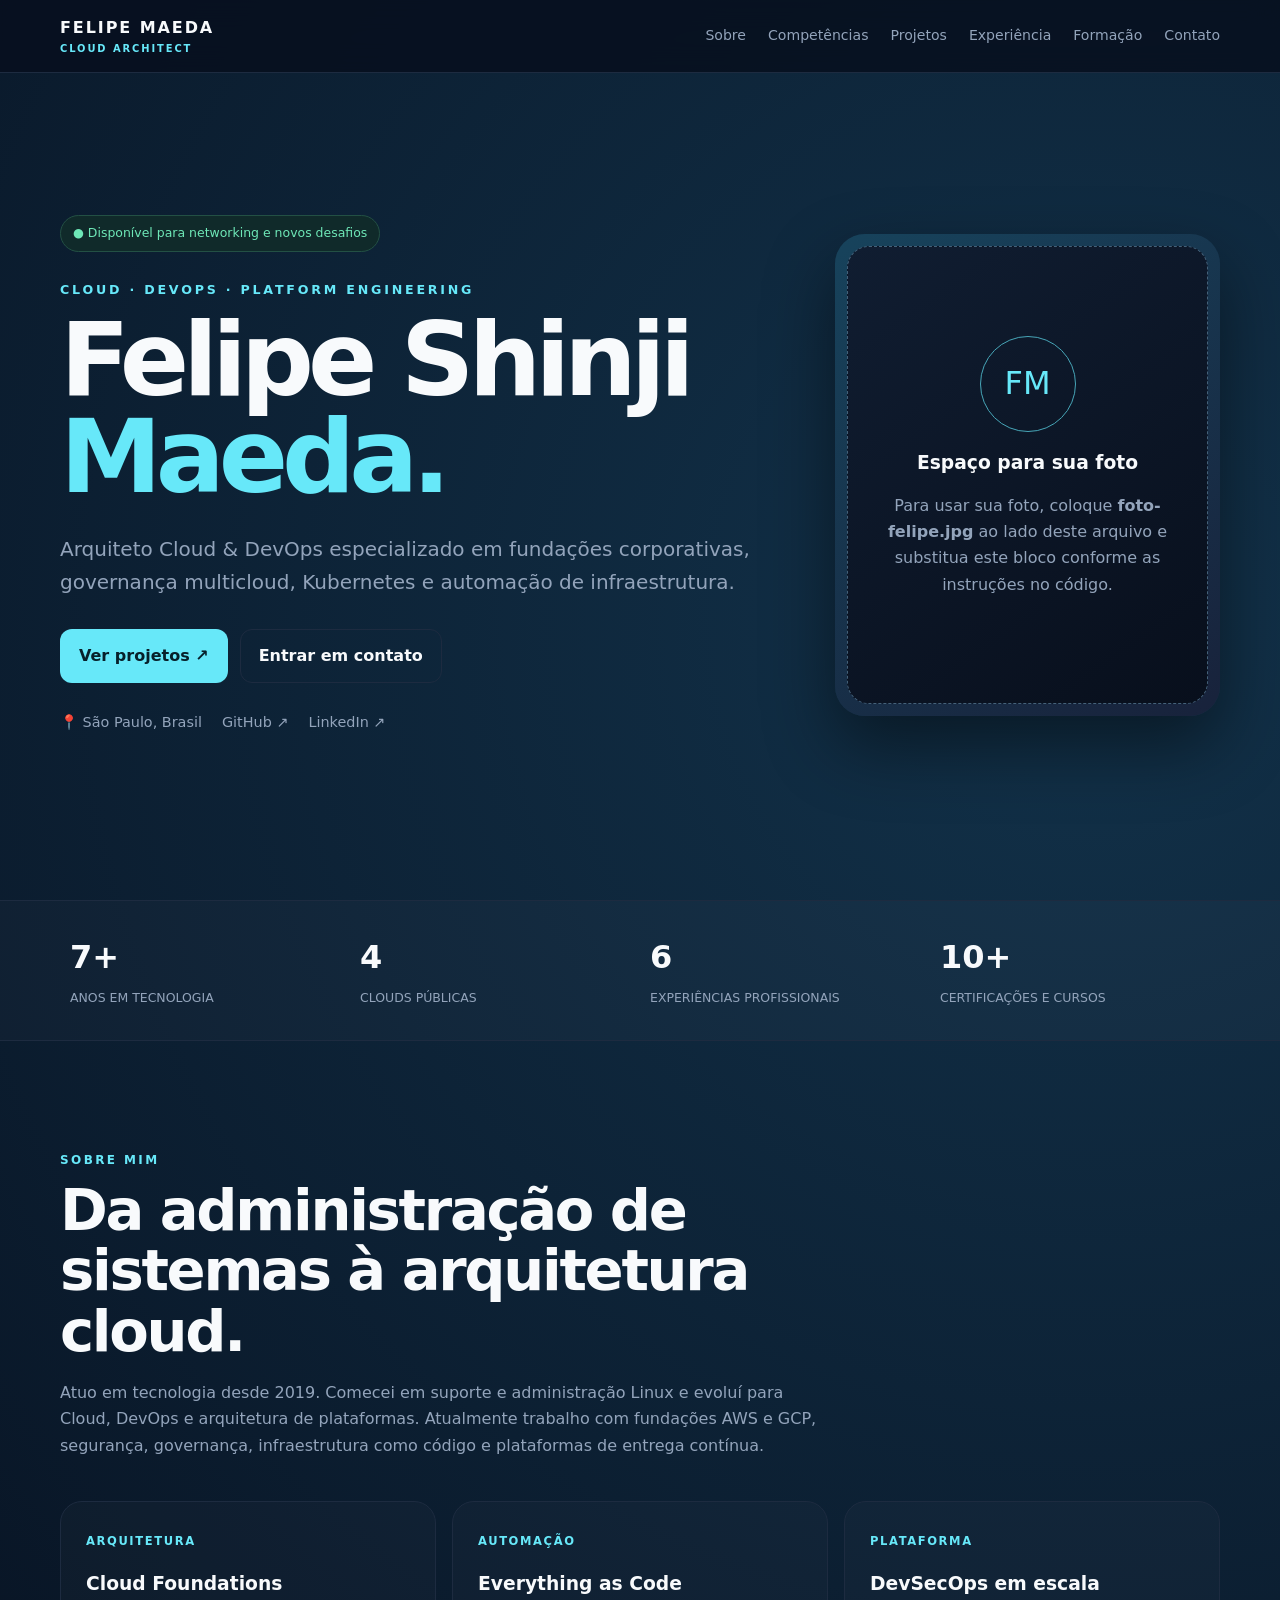
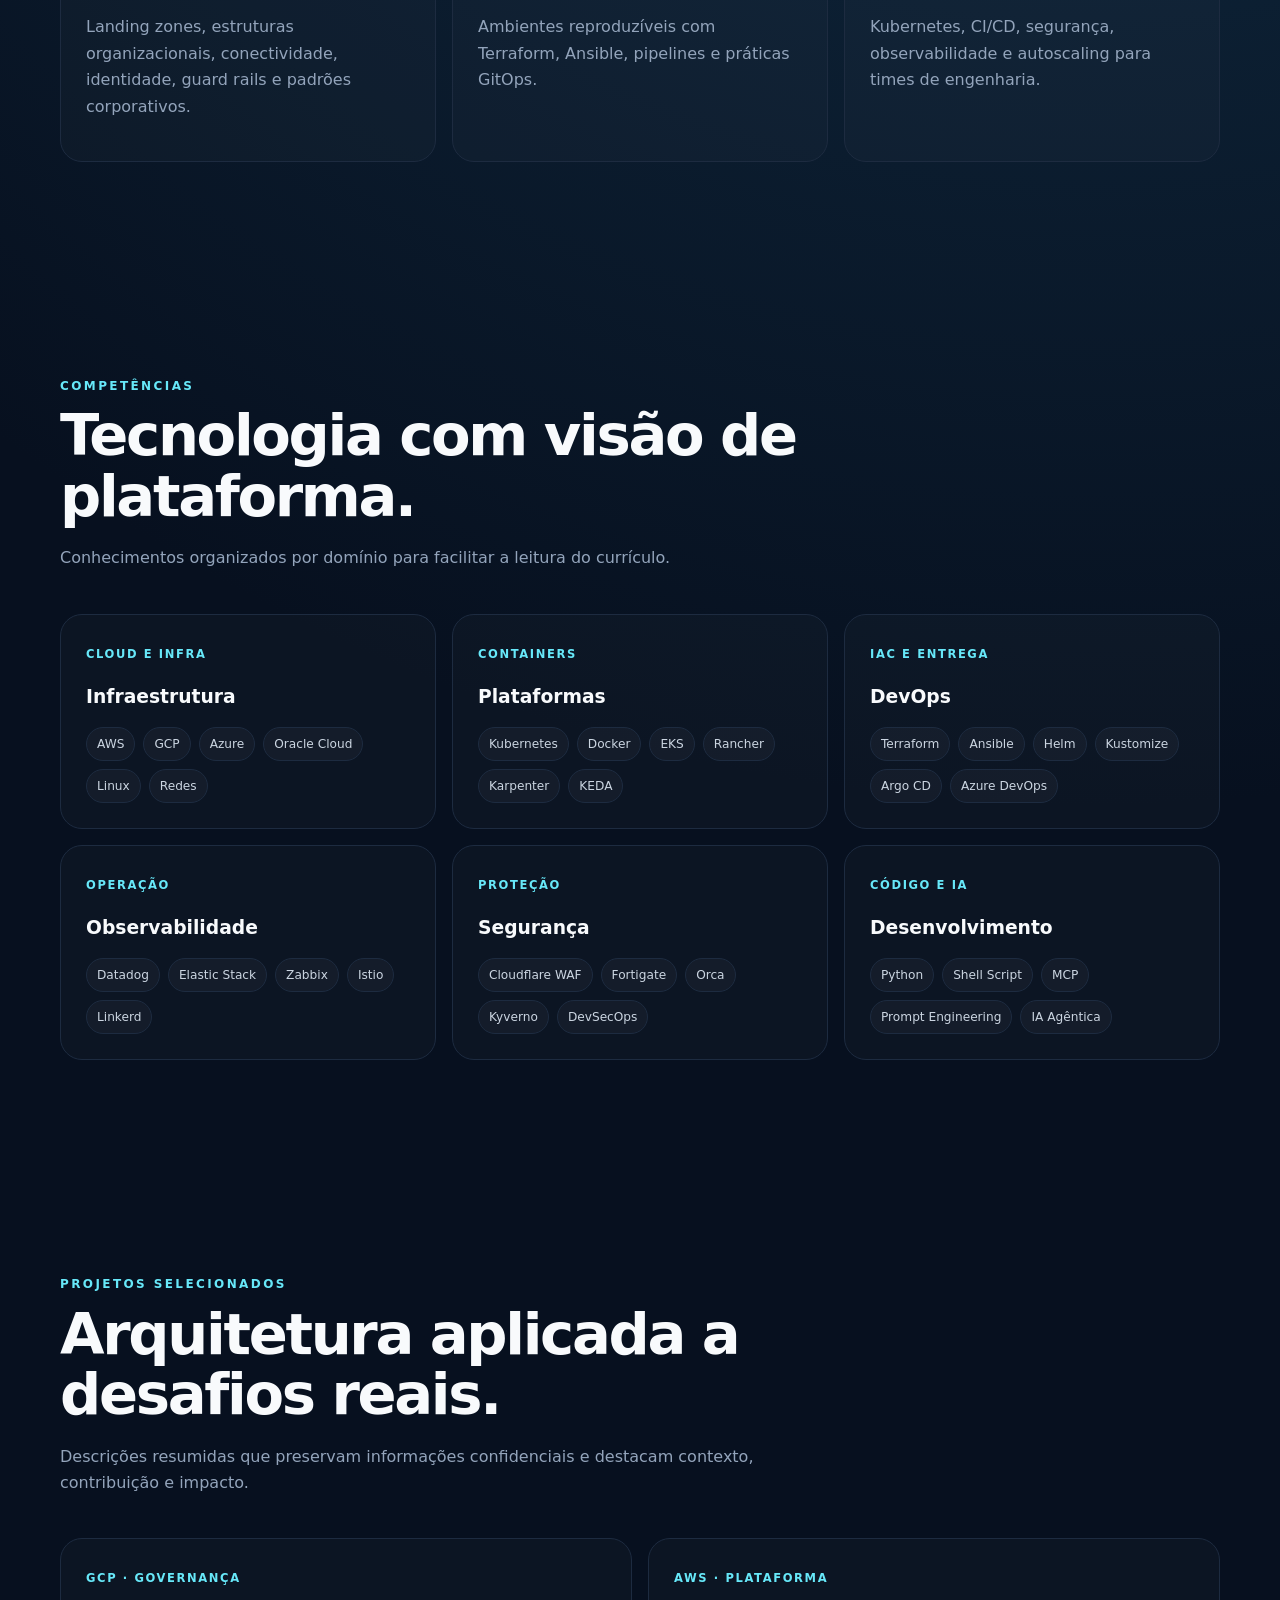
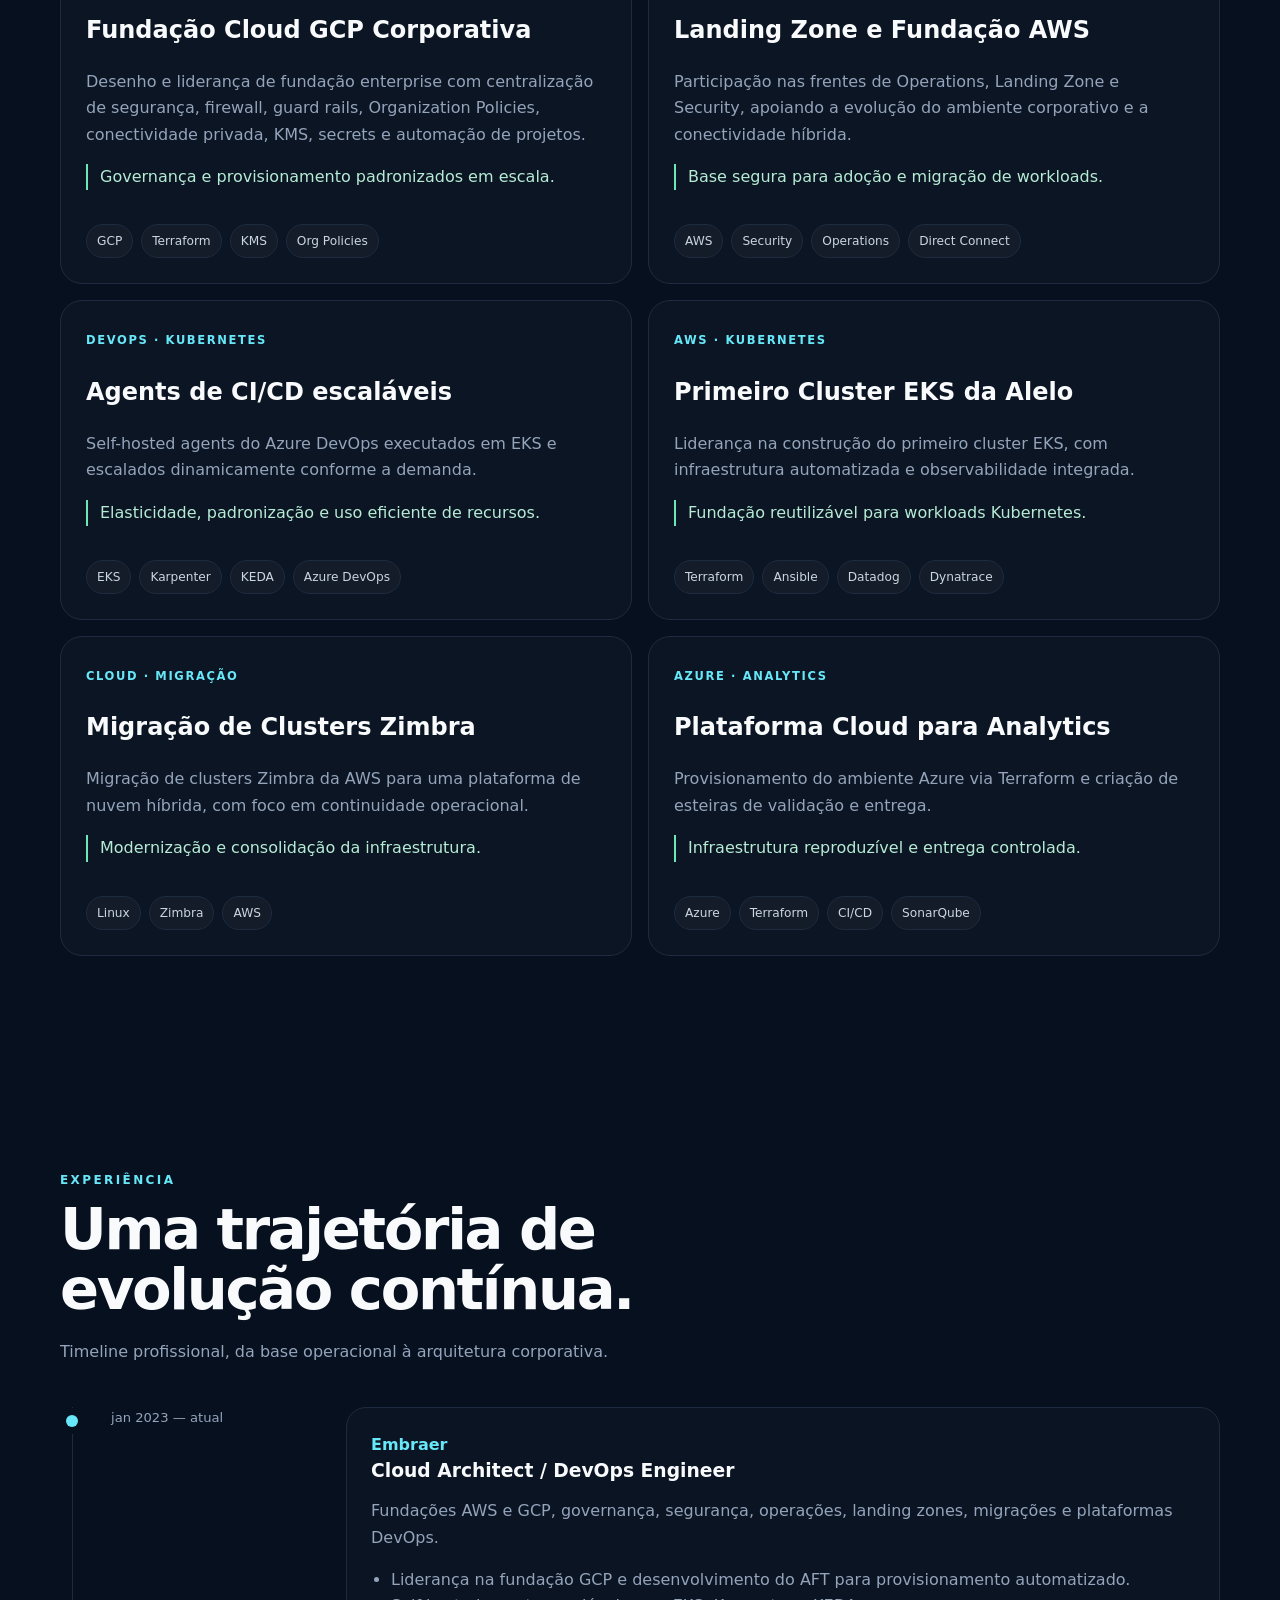
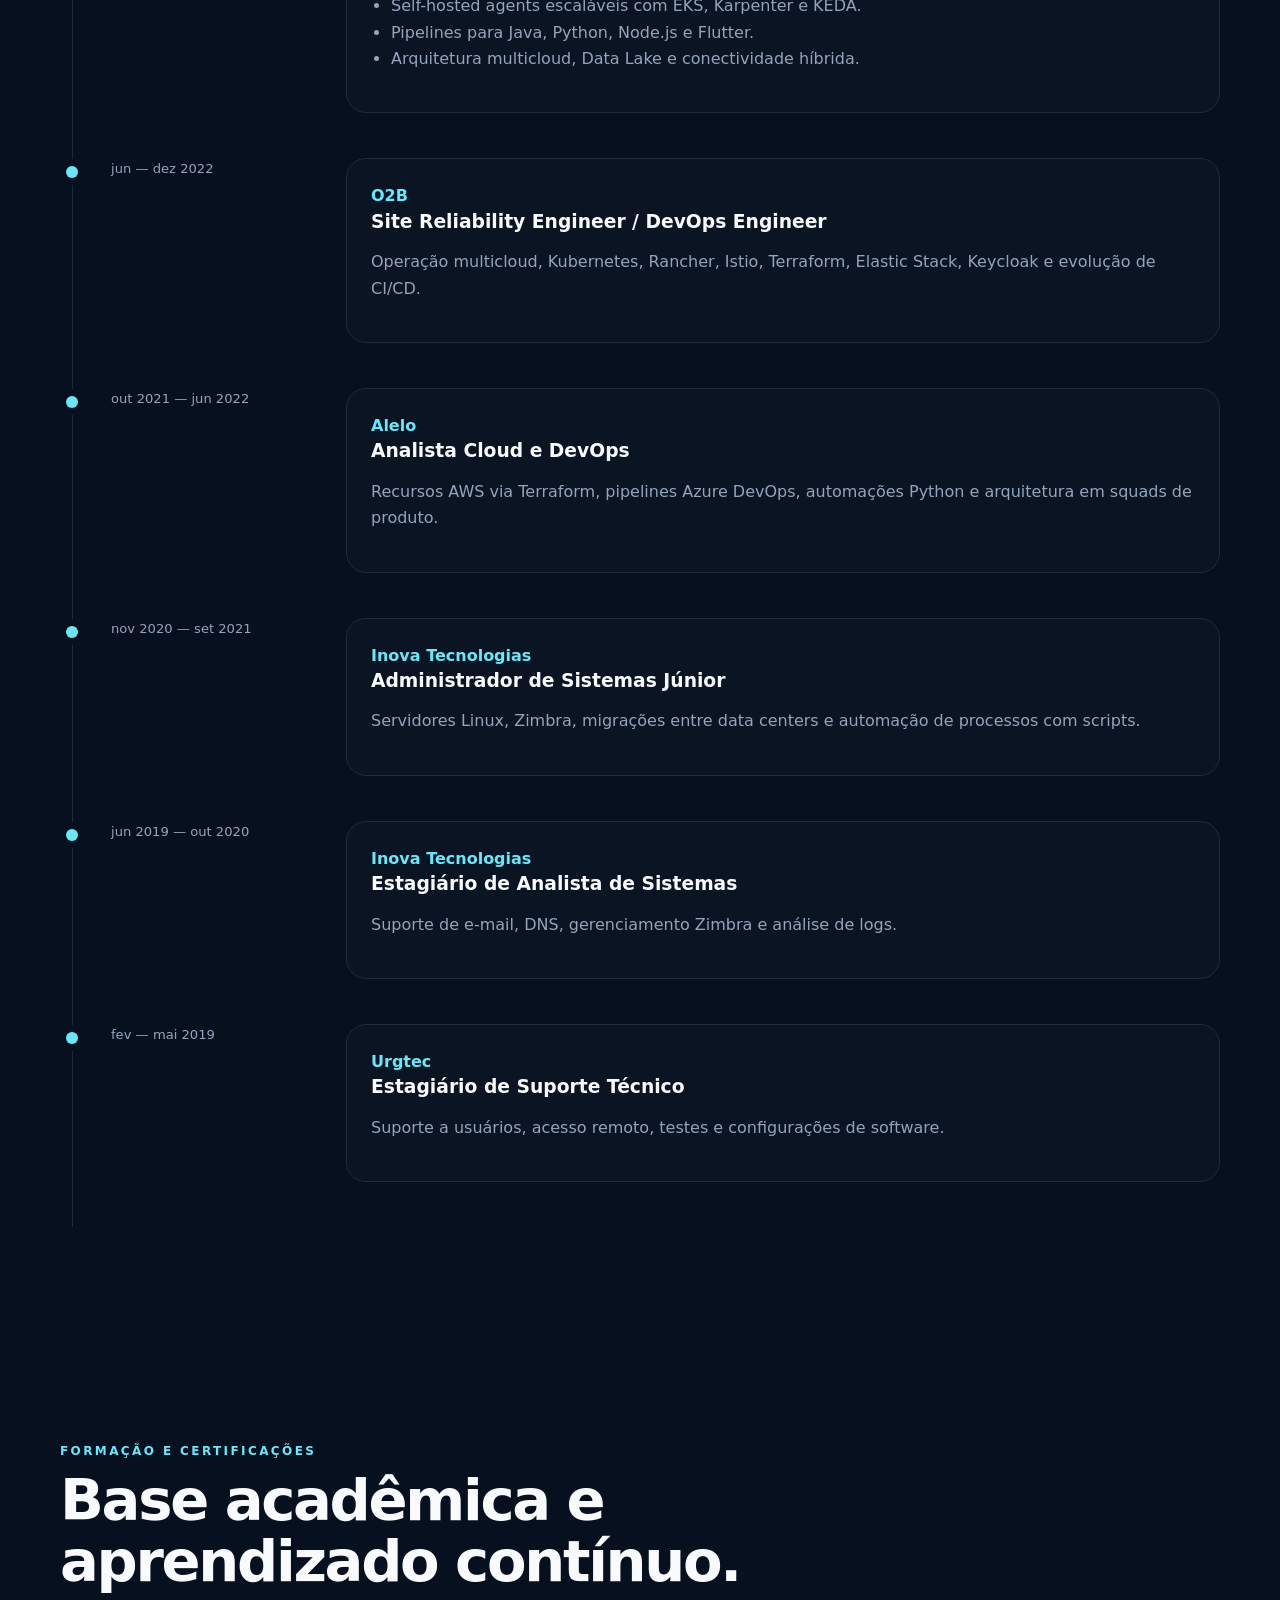
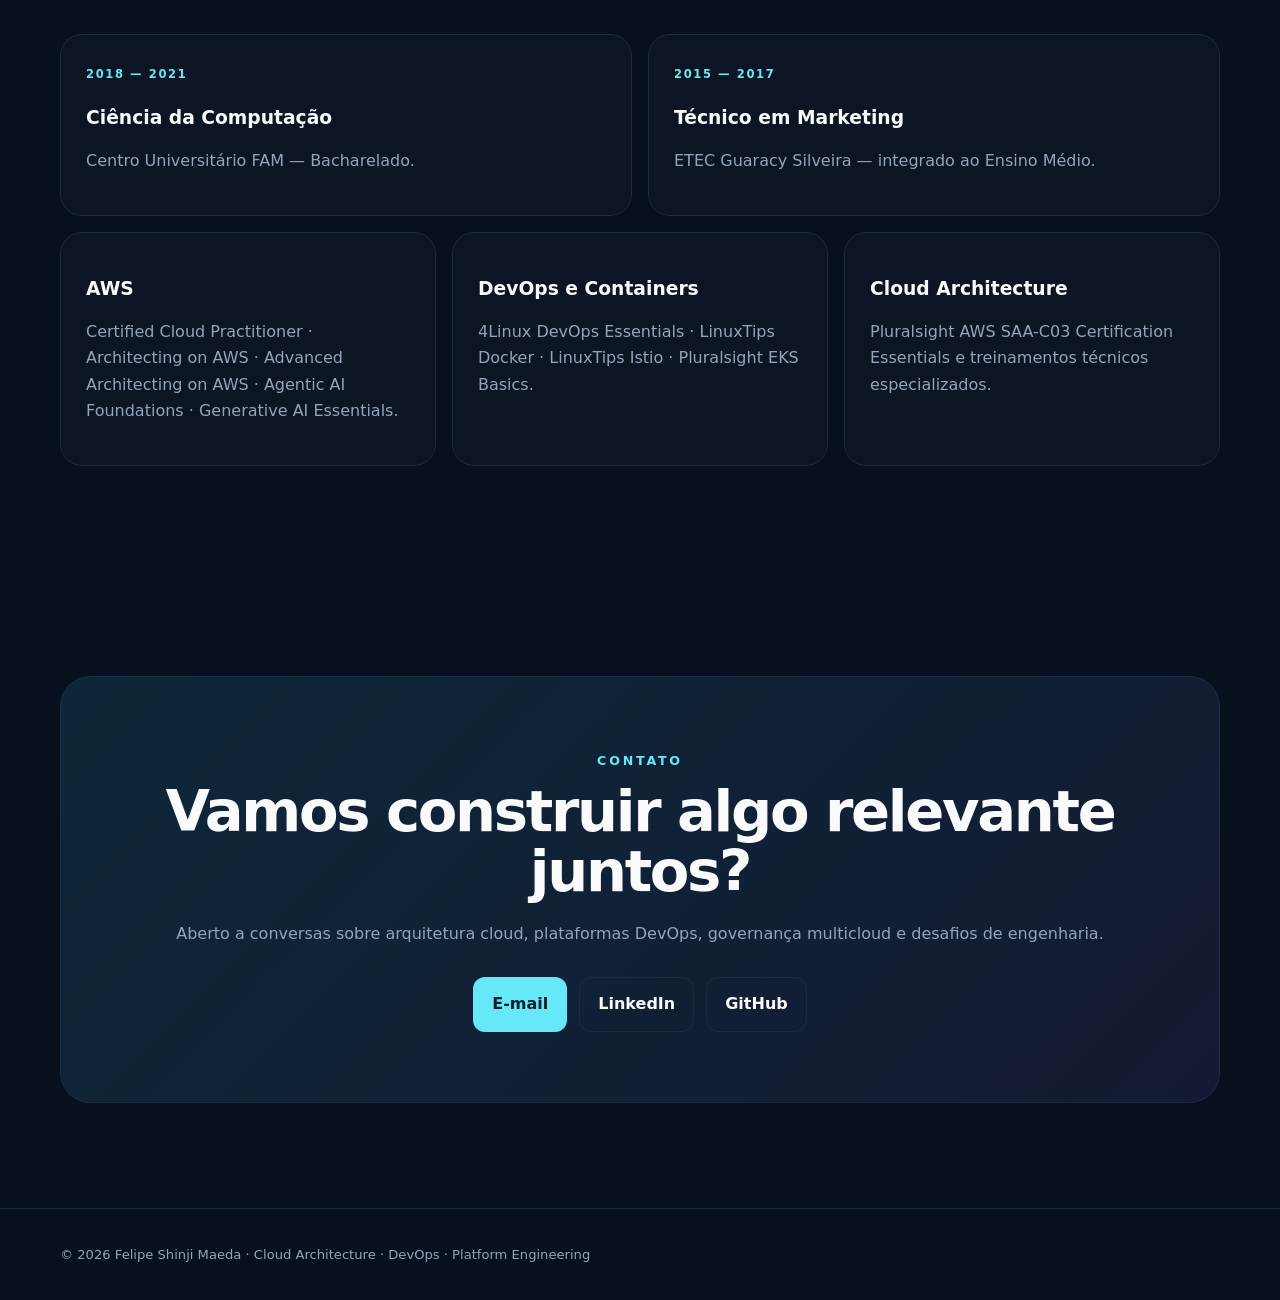
==== index.html @ c38e2e9c "Starting a new Portfolio website." ====
<!doctype html>
<html lang="pt-BR">
<head>
<meta charset="utf-8"><meta name="viewport" content="width=device-width,initial-scale=1">
<meta name="description" content="Portfólio de Felipe Shinji Maeda, Cloud Architect e DevOps Engineer.">
<title>Felipe Shinji Maeda | Cloud Architect</title>
<style>
:root{--bg:#07101f;--panel:#0b1729;--text:#f8fafc;--muted:#93a4bb;--line:#1d2b40;--cyan:#67e8f9;--green:#6ee7b7;--max:1160px}*{box-sizing:border-box}html{scroll-behavior:smooth}body{margin:0;background:radial-gradient(circle at 85% 8%,#12324a 0,transparent 25%),var(--bg);color:var(--text);font:16px/1.65 Inter,system-ui,-apple-system,Segoe UI,sans-serif}a{color:inherit;text-decoration:none}.wrap{width:min(calc(100% - 40px),var(--max));margin:auto}header{position:fixed;z-index:9;inset:0 0 auto;background:#07101fdd;backdrop-filter:blur(14px);border-bottom:1px solid var(--line)}nav{height:72px;display:flex;align-items:center;justify-content:space-between}.brand{font-weight:850;letter-spacing:.12em}.brand small{display:block;color:var(--cyan);font-size:.62rem}.links{display:flex;gap:22px;color:var(--muted);font-size:.88rem}.links a:hover{color:white}.menu{display:none;background:none;border:1px solid var(--line);border-radius:10px;color:white;padding:8px 12px}.hero{min-height:100vh;display:grid;grid-template-columns:1.3fr .7fr;gap:60px;align-items:center;padding:120px 0 70px}.pill{display:inline-block;border:1px solid #235044;background:#102a2a;color:var(--green);padding:7px 12px;border-radius:999px;font-size:.78rem}.kicker{color:var(--cyan);font-size:.79rem;font-weight:800;letter-spacing:.22em;text-transform:uppercase;margin-top:28px}h1{font-size:clamp(3.2rem,8vw,6.7rem);line-height:.94;letter-spacing:-.06em;margin:12px 0 28px}h1 span{color:var(--cyan)}h2{font-size:clamp(2.2rem,5vw,3.6rem);letter-spacing:-.04em;line-height:1.05;margin:8px 0 18px}h3{line-height:1.25}.lead{font-size:clamp(1.05rem,2vw,1.25rem);max-width:700px;color:var(--muted)}.buttons{display:flex;flex-wrap:wrap;gap:12px;margin-top:30px}.btn{padding:13px 18px;border-radius:12px;border:1px solid var(--line);font-weight:750}.primary{background:var(--cyan);color:#07202a;border-color:transparent}.social{display:flex;flex-wrap:wrap;gap:20px;margin-top:28px;color:var(--muted);font-size:.9rem}.photo{aspect-ratio:4/5;border-radius:30px;padding:12px;background:linear-gradient(145deg,#17435c,#18223b);box-shadow:0 30px 70px #0007}.photo-inner{height:100%;border:1px dashed #446179;border-radius:22px;display:grid;place-items:center;text-align:center;background:linear-gradient(145deg,#101d31,#080f1c);padding:30px}.avatar{width:96px;height:96px;border:1px solid #47a6b8;border-radius:50%;display:grid;place-items:center;margin:auto;color:var(--cyan);font-size:2rem}.photo-inner p{color:var(--muted)}section{padding:105px 0;scroll-margin-top:70px}.section-head{max-width:760px;margin-bottom:42px}.section-head>span{color:var(--cyan);font-weight:800;text-transform:uppercase;letter-spacing:.2em;font-size:.75rem}.section-head p,.card p,.job p{color:var(--muted)}.stats{border-block:1px solid var(--line);background:#ffffff05}.stats-grid{display:grid;grid-template-columns:repeat(4,1fr)}.stat{padding:30px 10px}.stat strong{display:block;font-size:2rem}.stat span{color:var(--muted);font-size:.78rem;text-transform:uppercase}.grid{display:grid;grid-template-columns:repeat(3,1fr);gap:16px}.card{border:1px solid var(--line);border-radius:22px;background:#ffffff05;padding:25px}.card:hover{border-color:#2d6d80}.card label{color:var(--cyan);font-size:.72rem;font-weight:800;text-transform:uppercase;letter-spacing:.14em}.chips{display:flex;flex-wrap:wrap;gap:8px;margin-top:18px}.chip{font-size:.76rem;color:#cbd5e1;padding:6px 10px;border-radius:999px;background:#ffffff08;border:1px solid var(--line)}.projects{grid-template-columns:repeat(2,1fr)}.project{min-height:310px;display:flex;flex-direction:column}.project h3{font-size:1.5rem}.impact{margin-top:auto!important;border-left:2px solid var(--green);padding-left:12px;color:#b6ecd5!important}.timeline{position:relative;margin-left:12px;border-left:1px solid var(--line)}.job{position:relative;padding:0 0 45px 38px;display:grid;grid-template-columns:210px 1fr;gap:25px}.job:before{content:'';position:absolute;left:-7px;top:8px;width:12px;height:12px;border-radius:50%;background:var(--cyan);box-shadow:0 0 0 7px var(--bg)}.job time{color:var(--muted);font-size:.82rem}.job-box{border:1px solid var(--line);border-radius:20px;padding:24px;background:#ffffff04}.job-box h3{margin:0}.company{color:var(--cyan);font-weight:800}.job-box ul{color:var(--muted);padding-left:20px}.edu{grid-template-columns:repeat(2,1fr)}footer{border-top:1px solid var(--line);padding:35px 0;color:var(--muted);font-size:.82rem}.contact{text-align:center;border:1px solid var(--line);border-radius:30px;padding:70px 25px;background:linear-gradient(135deg,#0d2739,#141a33)}.contact p{color:var(--muted)}.contact .buttons{justify-content:center}.reveal{opacity:0;transform:translateY(18px);transition:.65s}.reveal.on{opacity:1;transform:none}
@media(max-width:850px){.hero{grid-template-columns:1fr}.photo{max-width:360px}.grid{grid-template-columns:repeat(2,1fr)}.job{grid-template-columns:1fr;gap:8px}.stats-grid{grid-template-columns:repeat(2,1fr)}}
@media(max-width:650px){.links{display:none;position:absolute;top:72px;left:20px;right:20px;flex-direction:column;background:var(--panel);padding:20px;border:1px solid var(--line);border-radius:16px}.links.open{display:flex}.menu{display:block}.grid,.projects,.edu{grid-template-columns:1fr}section{padding:78px 0}.hero{padding-top:105px}.social{gap:12px}h1{font-size:3.4rem}}
</style>
</head>
<body>
<header><nav class="wrap"><a class="brand" href="#inicio">FELIPE MAEDA<small>CLOUD ARCHITECT</small></a><button class="menu" aria-label="Abrir menu">☰</button><div class="links"><a href="#sobre">Sobre</a><a href="#competencias">Competências</a><a href="#projetos">Projetos</a><a href="#experiencia">Experiência</a><a href="#formacao">Formação</a><a href="#contato">Contato</a></div></nav></header>
<main>
<section id="inicio" class="wrap hero"><div><span class="pill">● Disponível para networking e novos desafios</span><div class="kicker">Cloud · DevOps · Platform Engineering</div><h1>Felipe Shinji<br><span>Maeda.</span></h1><p class="lead">Arquiteto Cloud & DevOps especializado em fundações corporativas, governança multicloud, Kubernetes e automação de infraestrutura.</p><div class="buttons"><a class="btn primary" href="#projetos">Ver projetos ↗</a><a class="btn" href="mailto:maedaxd@gmail.com">Entrar em contato</a></div><div class="social"><span>📍 São Paulo, Brasil</span><a href="https://github.com/FelipeMaeda" target="_blank">GitHub ↗</a><a href="https://www.linkedin.com/in/felipemaeda/" target="_blank">LinkedIn ↗</a></div></div><div class="photo"><div class="photo-inner"><div><div class="avatar">FM</div><h3>Espaço para sua foto</h3><p>Para usar sua foto, coloque <b>foto-felipe.jpg</b> ao lado deste arquivo e substitua este bloco conforme as instruções no código.</p></div></div></div></section>
<div class="stats"><div class="wrap stats-grid"><div class="stat"><strong>7+</strong><span>anos em tecnologia</span></div><div class="stat"><strong>4</strong><span>clouds públicas</span></div><div class="stat"><strong>6</strong><span>experiências profissionais</span></div><div class="stat"><strong>10+</strong><span>certificações e cursos</span></div></div></div>
<section id="sobre" class="wrap reveal"><div class="section-head"><span>Sobre mim</span><h2>Da administração de sistemas à arquitetura cloud.</h2><p>Atuo em tecnologia desde 2019. Comecei em suporte e administração Linux e evoluí para Cloud, DevOps e arquitetura de plataformas. Atualmente trabalho com fundações AWS e GCP, segurança, governança, infraestrutura como código e plataformas de entrega contínua.</p></div><div class="grid"><article class="card"><label>Arquitetura</label><h3>Cloud Foundations</h3><p>Landing zones, estruturas organizacionais, conectividade, identidade, guard rails e padrões corporativos.</p></article><article class="card"><label>Automação</label><h3>Everything as Code</h3><p>Ambientes reproduzíveis com Terraform, Ansible, pipelines e práticas GitOps.</p></article><article class="card"><label>Plataforma</label><h3>DevSecOps em escala</h3><p>Kubernetes, CI/CD, segurança, observabilidade e autoscaling para times de engenharia.</p></article></div></section>
<section id="competencias" class="wrap reveal"><div class="section-head"><span>Competências</span><h2>Tecnologia com visão de plataforma.</h2><p>Conhecimentos organizados por domínio para facilitar a leitura do currículo.</p></div><div class="grid">
<article class="card"><label>Cloud e Infra</label><h3>Infraestrutura</h3><div class="chips"><span class="chip">AWS</span><span class="chip">GCP</span><span class="chip">Azure</span><span class="chip">Oracle Cloud</span><span class="chip">Linux</span><span class="chip">Redes</span></div></article>
<article class="card"><label>Containers</label><h3>Plataformas</h3><div class="chips"><span class="chip">Kubernetes</span><span class="chip">Docker</span><span class="chip">EKS</span><span class="chip">Rancher</span><span class="chip">Karpenter</span><span class="chip">KEDA</span></div></article>
<article class="card"><label>IaC e Entrega</label><h3>DevOps</h3><div class="chips"><span class="chip">Terraform</span><span class="chip">Ansible</span><span class="chip">Helm</span><span class="chip">Kustomize</span><span class="chip">Argo CD</span><span class="chip">Azure DevOps</span></div></article>
<article class="card"><label>Operação</label><h3>Observabilidade</h3><div class="chips"><span class="chip">Datadog</span><span class="chip">Elastic Stack</span><span class="chip">Zabbix</span><span class="chip">Istio</span><span class="chip">Linkerd</span></div></article>
<article class="card"><label>Proteção</label><h3>Segurança</h3><div class="chips"><span class="chip">Cloudflare WAF</span><span class="chip">Fortigate</span><span class="chip">Orca</span><span class="chip">Kyverno</span><span class="chip">DevSecOps</span></div></article>
<article class="card"><label>Código e IA</label><h3>Desenvolvimento</h3><div class="chips"><span class="chip">Python</span><span class="chip">Shell Script</span><span class="chip">MCP</span><span class="chip">Prompt Engineering</span><span class="chip">IA Agêntica</span></div></article>
</div></section>
<section id="projetos" class="wrap reveal"><div class="section-head"><span>Projetos selecionados</span><h2>Arquitetura aplicada a desafios reais.</h2><p>Descrições resumidas que preservam informações confidenciais e destacam contexto, contribuição e impacto.</p></div><div class="grid projects">
<article class="card project"><div><label>GCP · Governança</label><h3>Fundação Cloud GCP Corporativa</h3><p>Desenho e liderança de fundação enterprise com centralização de segurança, firewall, guard rails, Organization Policies, conectividade privada, KMS, secrets e automação de projetos.</p></div><p class="impact">Governança e provisionamento padronizados em escala.</p><div class="chips"><span class="chip">GCP</span><span class="chip">Terraform</span><span class="chip">KMS</span><span class="chip">Org Policies</span></div></article>
<article class="card project"><div><label>AWS · Plataforma</label><h3>Landing Zone e Fundação AWS</h3><p>Participação nas frentes de Operations, Landing Zone e Security, apoiando a evolução do ambiente corporativo e a conectividade híbrida.</p></div><p class="impact">Base segura para adoção e migração de workloads.</p><div class="chips"><span class="chip">AWS</span><span class="chip">Security</span><span class="chip">Operations</span><span class="chip">Direct Connect</span></div></article>
<article class="card project"><div><label>DevOps · Kubernetes</label><h3>Agents de CI/CD escaláveis</h3><p>Self-hosted agents do Azure DevOps executados em EKS e escalados dinamicamente conforme a demanda.</p></div><p class="impact">Elasticidade, padronização e uso eficiente de recursos.</p><div class="chips"><span class="chip">EKS</span><span class="chip">Karpenter</span><span class="chip">KEDA</span><span class="chip">Azure DevOps</span></div></article>
<article class="card project"><div><label>AWS · Kubernetes</label><h3>Primeiro Cluster EKS da Alelo</h3><p>Liderança na construção do primeiro cluster EKS, com infraestrutura automatizada e observabilidade integrada.</p></div><p class="impact">Fundação reutilizável para workloads Kubernetes.</p><div class="chips"><span class="chip">Terraform</span><span class="chip">Ansible</span><span class="chip">Datadog</span><span class="chip">Dynatrace</span></div></article>
<article class="card project"><div><label>Cloud · Migração</label><h3>Migração de Clusters Zimbra</h3><p>Migração de clusters Zimbra da AWS para uma plataforma de nuvem híbrida, com foco em continuidade operacional.</p></div><p class="impact">Modernização e consolidação da infraestrutura.</p><div class="chips"><span class="chip">Linux</span><span class="chip">Zimbra</span><span class="chip">AWS</span></div></article>
<article class="card project"><div><label>Azure · Analytics</label><h3>Plataforma Cloud para Analytics</h3><p>Provisionamento do ambiente Azure via Terraform e criação de esteiras de validação e entrega.</p></div><p class="impact">Infraestrutura reproduzível e entrega controlada.</p><div class="chips"><span class="chip">Azure</span><span class="chip">Terraform</span><span class="chip">CI/CD</span><span class="chip">SonarQube</span></div></article>
</div></section>
<section id="experiencia" class="wrap reveal"><div class="section-head"><span>Experiência</span><h2>Uma trajetória de evolução contínua.</h2><p>Timeline profissional, da base operacional à arquitetura corporativa.</p></div><div class="timeline">
<article class="job"><time>jan 2023 — atual</time><div class="job-box"><div class="company">Embraer</div><h3>Cloud Architect / DevOps Engineer</h3><p>Fundações AWS e GCP, governança, segurança, operações, landing zones, migrações e plataformas DevOps.</p><ul><li>Liderança na fundação GCP e desenvolvimento do AFT para provisionamento automatizado.</li><li>Self-hosted agents escaláveis com EKS, Karpenter e KEDA.</li><li>Pipelines para Java, Python, Node.js e Flutter.</li><li>Arquitetura multicloud, Data Lake e conectividade híbrida.</li></ul></div></article>
<article class="job"><time>jun — dez 2022</time><div class="job-box"><div class="company">O2B</div><h3>Site Reliability Engineer / DevOps Engineer</h3><p>Operação multicloud, Kubernetes, Rancher, Istio, Terraform, Elastic Stack, Keycloak e evolução de CI/CD.</p></div></article>
<article class="job"><time>out 2021 — jun 2022</time><div class="job-box"><div class="company">Alelo</div><h3>Analista Cloud e DevOps</h3><p>Recursos AWS via Terraform, pipelines Azure DevOps, automações Python e arquitetura em squads de produto.</p></div></article>
<article class="job"><time>nov 2020 — set 2021</time><div class="job-box"><div class="company">Inova Tecnologias</div><h3>Administrador de Sistemas Júnior</h3><p>Servidores Linux, Zimbra, migrações entre data centers e automação de processos com scripts.</p></div></article>
<article class="job"><time>jun 2019 — out 2020</time><div class="job-box"><div class="company">Inova Tecnologias</div><h3>Estagiário de Analista de Sistemas</h3><p>Suporte de e-mail, DNS, gerenciamento Zimbra e análise de logs.</p></div></article>
<article class="job"><time>fev — mai 2019</time><div class="job-box"><div class="company">Urgtec</div><h3>Estagiário de Suporte Técnico</h3><p>Suporte a usuários, acesso remoto, testes e configurações de software.</p></div></article>
</div></section>
<section id="formacao" class="wrap reveal"><div class="section-head"><span>Formação e certificações</span><h2>Base acadêmica e aprendizado contínuo.</h2></div><div class="grid edu"><article class="card"><label>2018 — 2021</label><h3>Ciência da Computação</h3><p>Centro Universitário FAM — Bacharelado.</p></article><article class="card"><label>2015 — 2017</label><h3>Técnico em Marketing</h3><p>ETEC Guaracy Silveira — integrado ao Ensino Médio.</p></article></div><div class="grid" style="margin-top:16px"><article class="card"><h3>AWS</h3><p>Certified Cloud Practitioner · Architecting on AWS · Advanced Architecting on AWS · Agentic AI Foundations · Generative AI Essentials.</p></article><article class="card"><h3>DevOps e Containers</h3><p>4Linux DevOps Essentials · LinuxTips Docker · LinuxTips Istio · Pluralsight EKS Basics.</p></article><article class="card"><h3>Cloud Architecture</h3><p>Pluralsight AWS SAA-C03 Certification Essentials e treinamentos técnicos especializados.</p></article></div></section>
<section id="contato" class="wrap reveal"><div class="contact"><span class="kicker">Contato</span><h2>Vamos construir algo relevante juntos?</h2><p>Aberto a conversas sobre arquitetura cloud, plataformas DevOps, governança multicloud e desafios de engenharia.</p><div class="buttons"><a class="btn primary" href="mailto:maedaxd@gmail.com">E-mail</a><a class="btn" href="https://www.linkedin.com/in/felipemaeda/" target="_blank">LinkedIn</a><a class="btn" href="https://github.com/FelipeMaeda" target="_blank">GitHub</a></div></div></section>
</main>
<footer><div class="wrap">© <span id="year"></span> Felipe Shinji Maeda · Cloud Architecture · DevOps · Platform Engineering</div></footer>
<script>
const menu=document.querySelector('.menu'),links=document.querySelector('.links');menu.onclick=()=>links.classList.toggle('open');document.querySelectorAll('.links a').forEach(a=>a.onclick=()=>links.classList.remove('open'));document.getElementById('year').textContent=new Date().getFullYear();const obs=new IntersectionObserver(es=>es.forEach(e=>{if(e.isIntersecting)e.target.classList.add('on')}),{threshold:.08});document.querySelectorAll('.reveal').forEach(el=>obs.observe(el));
</script>
</body></html>
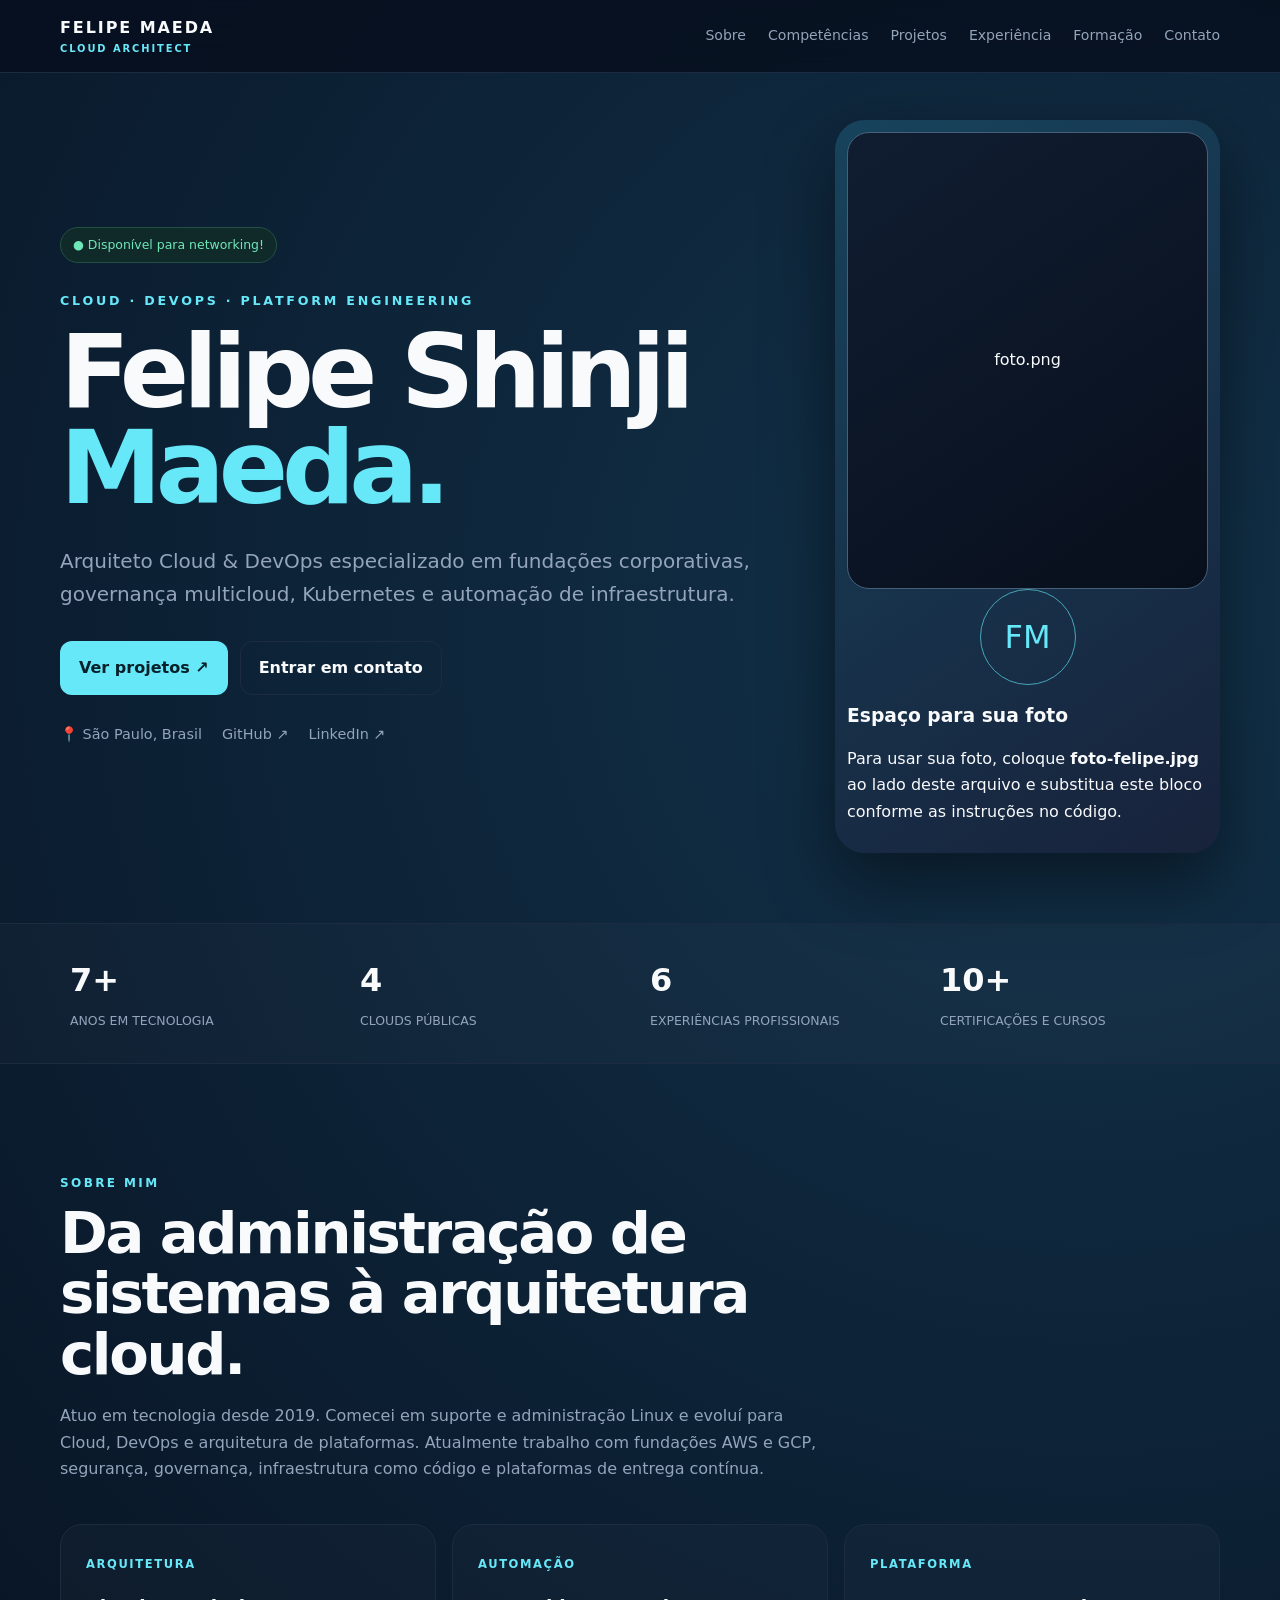
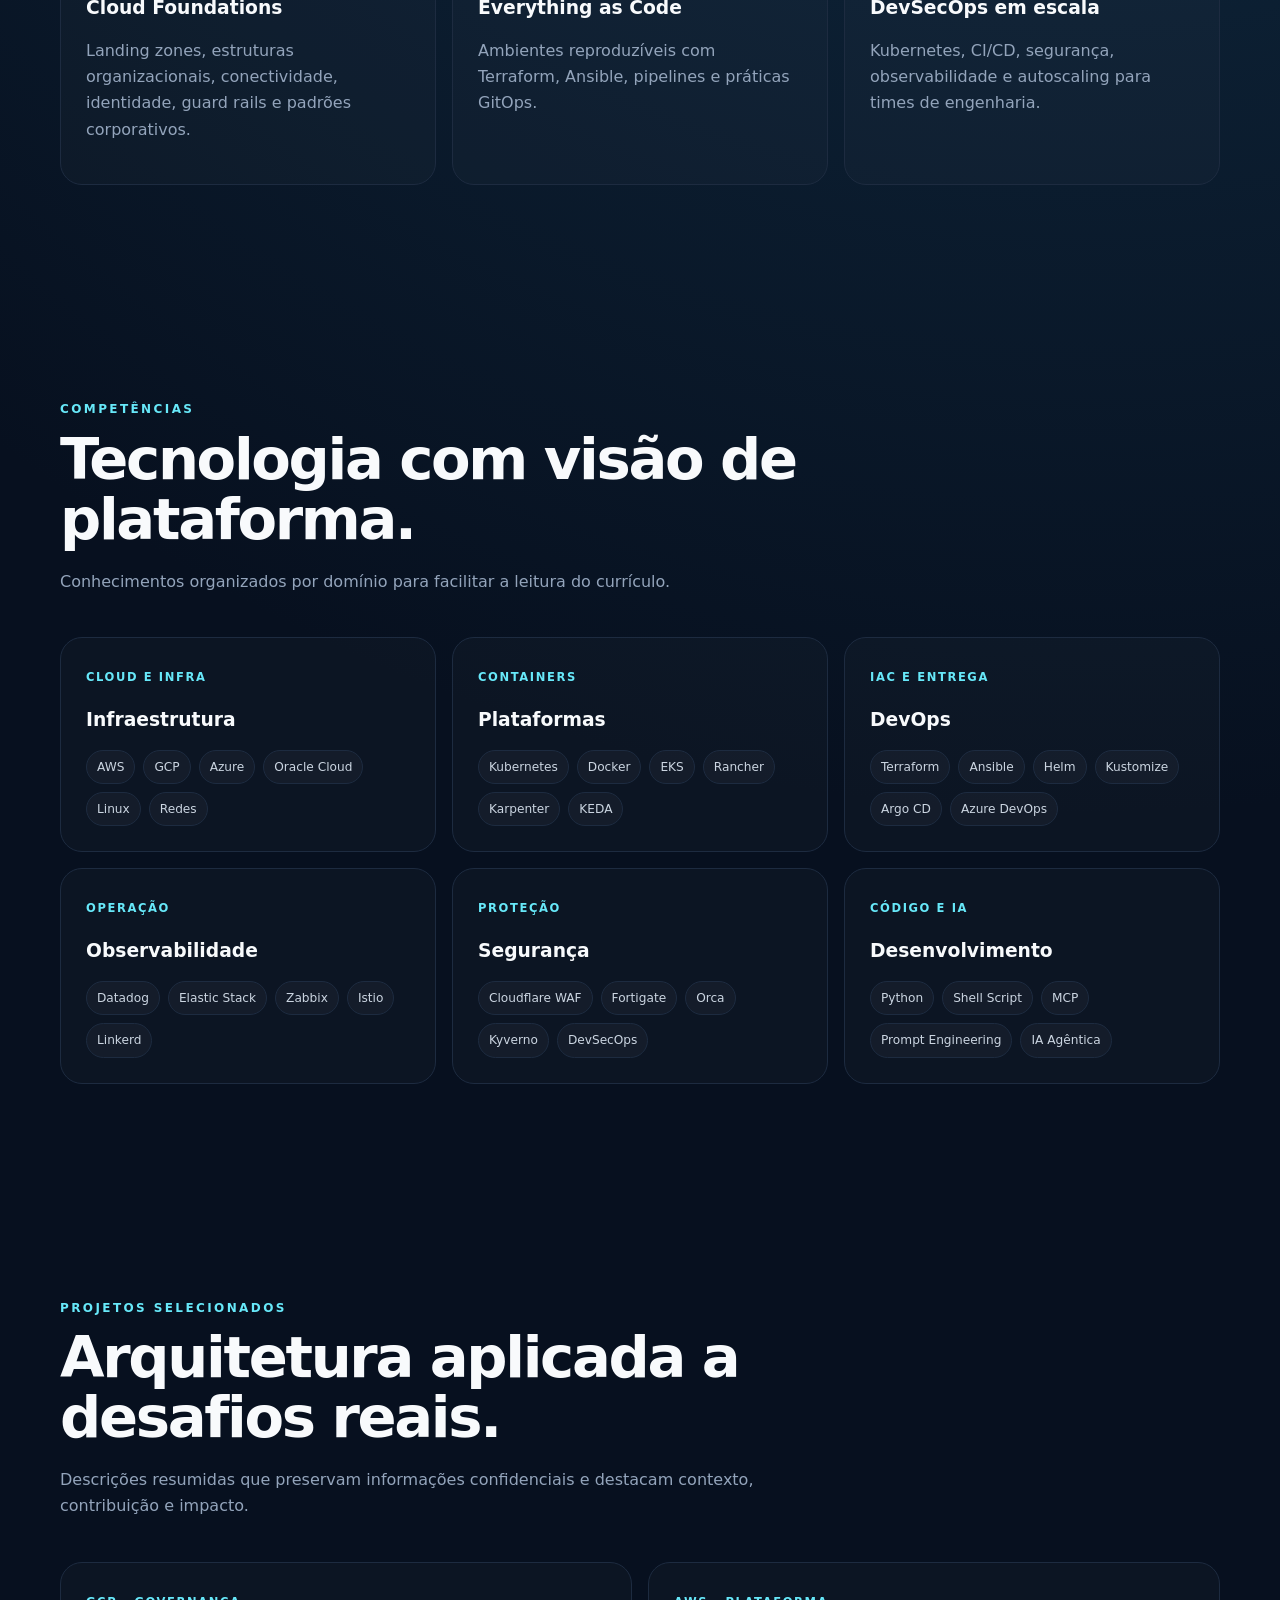
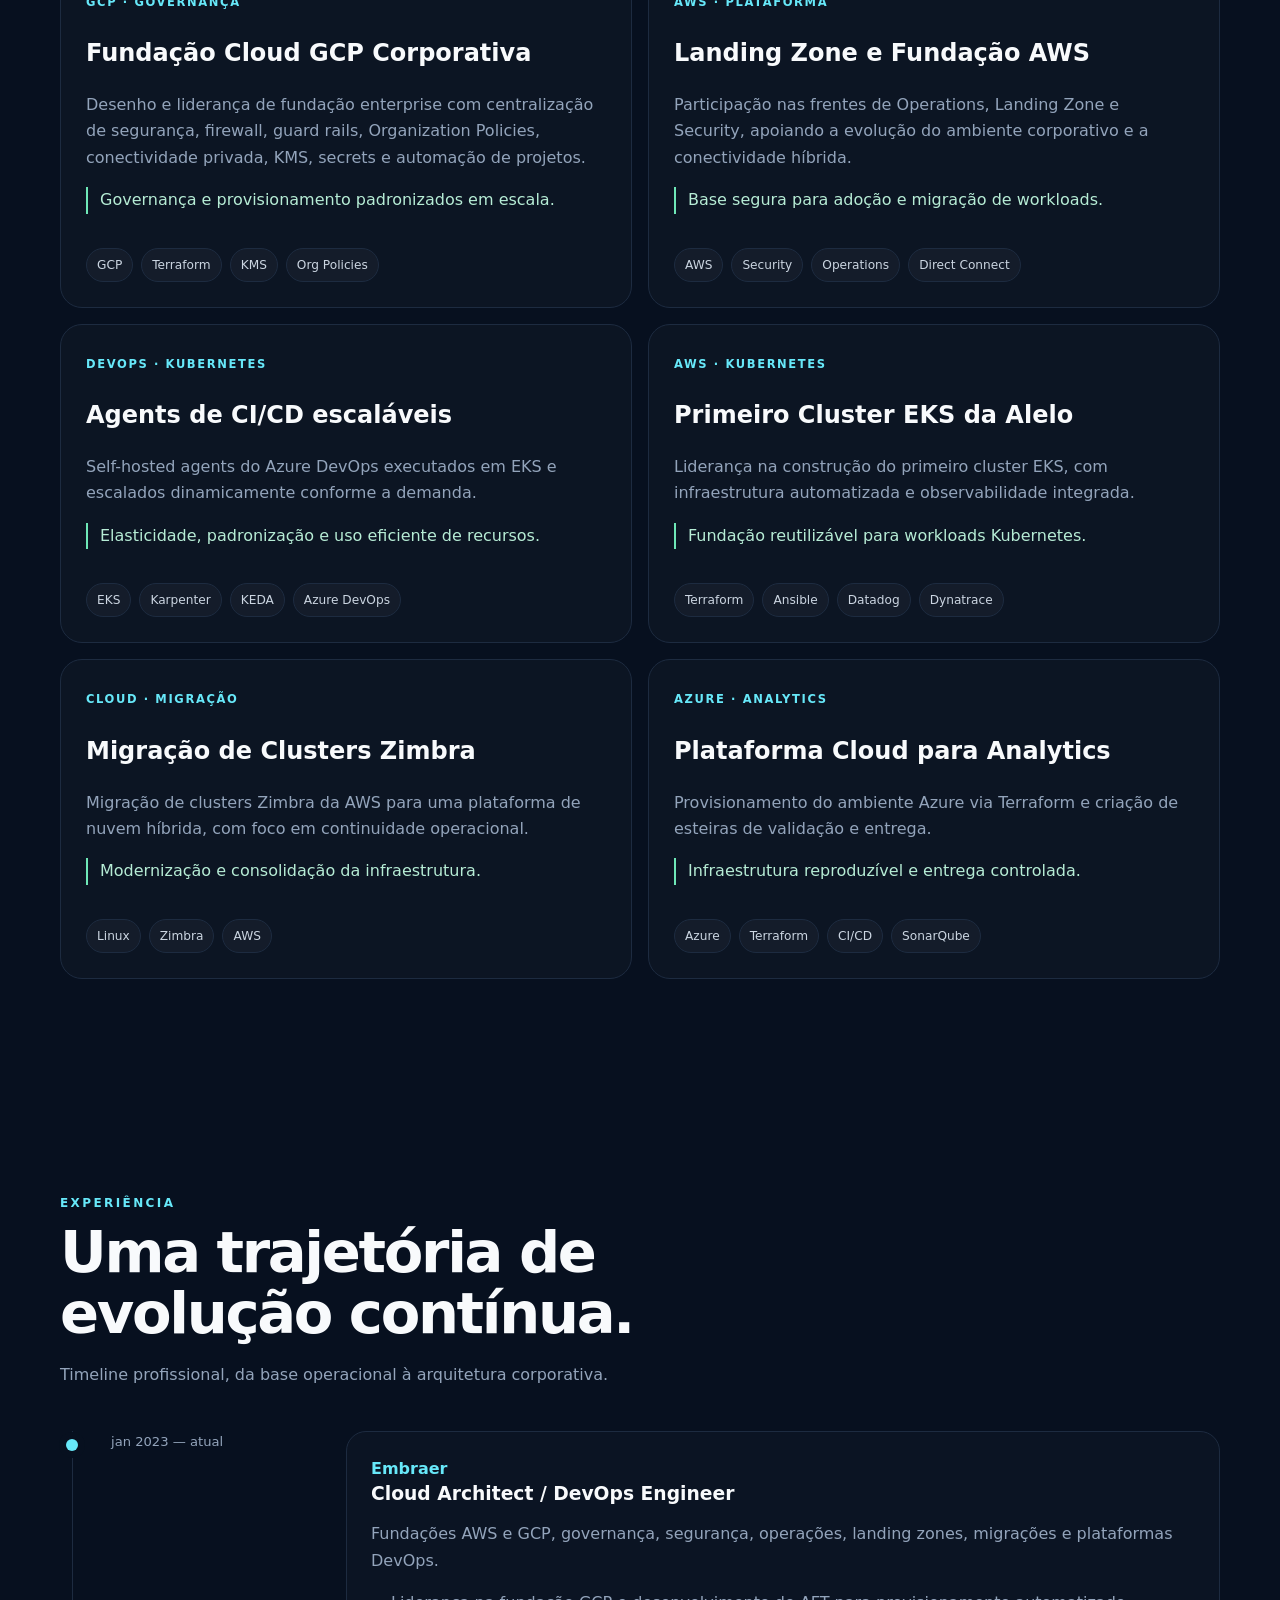
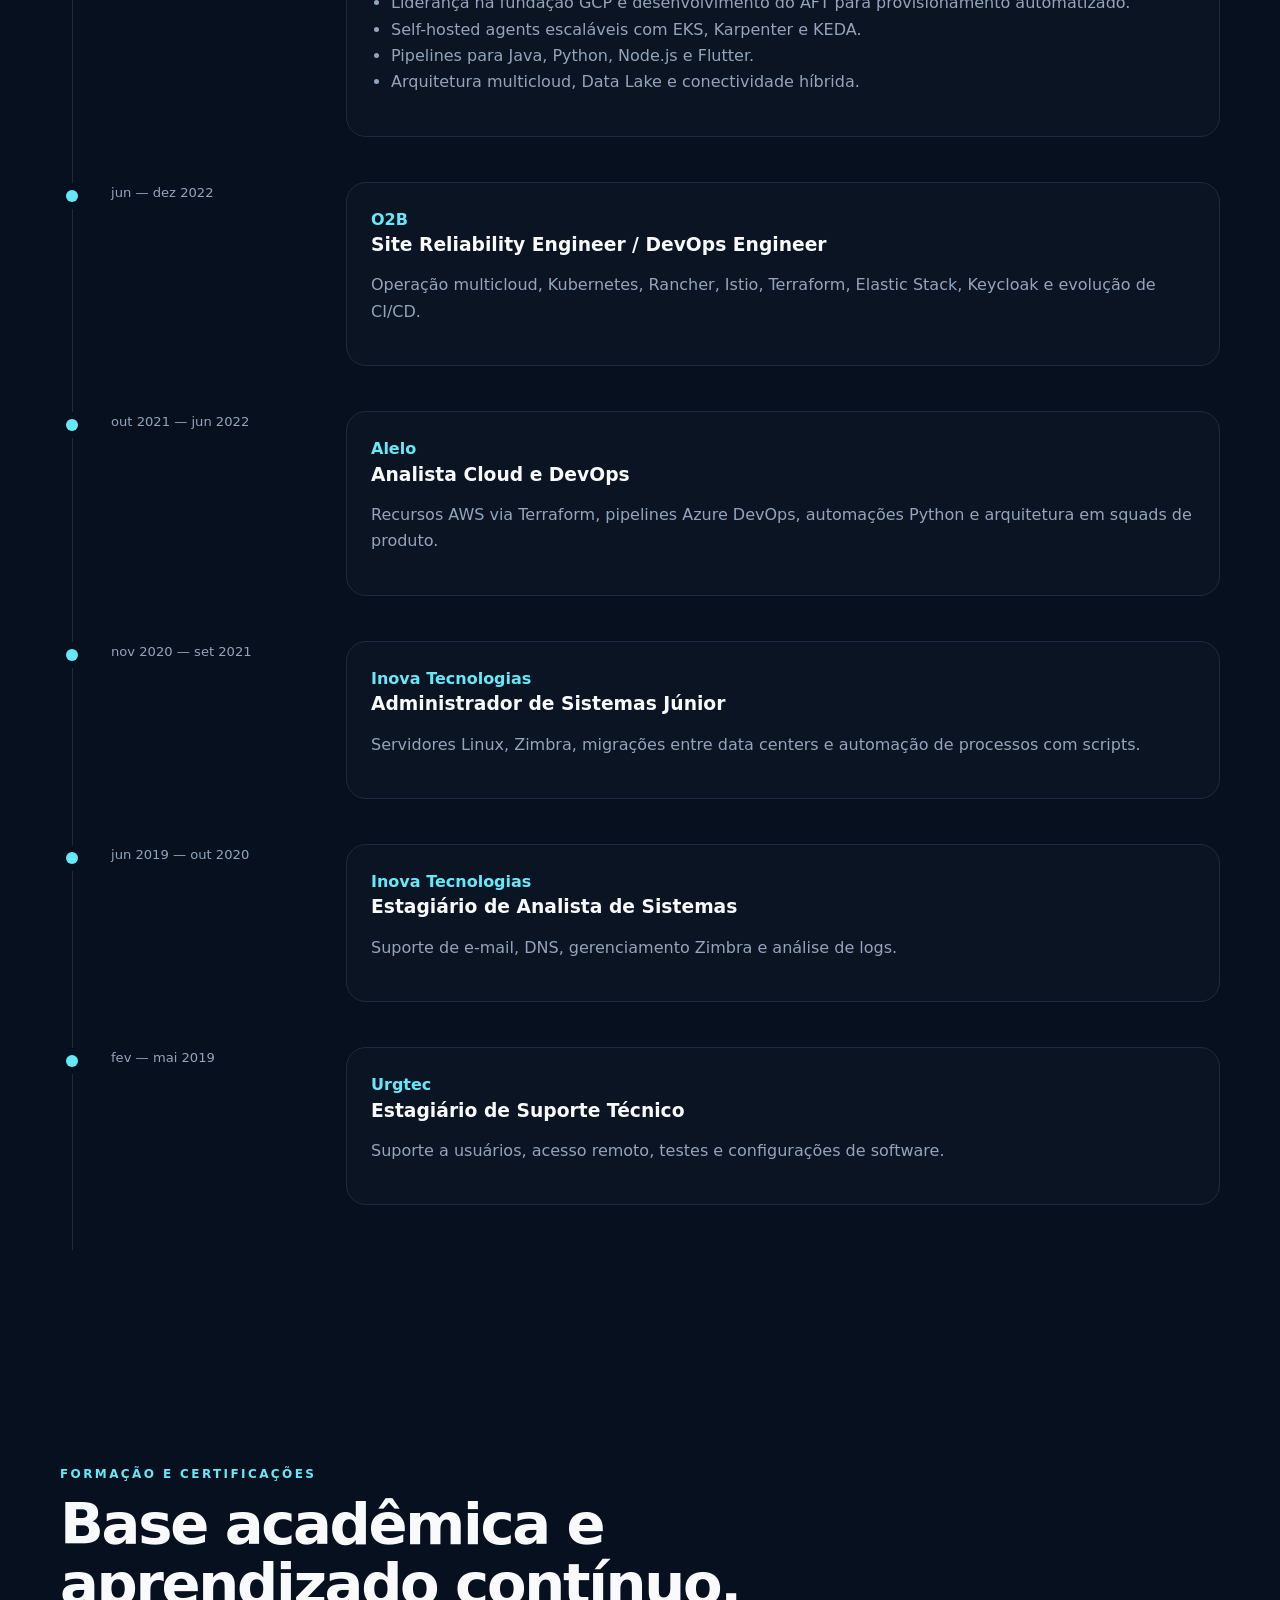
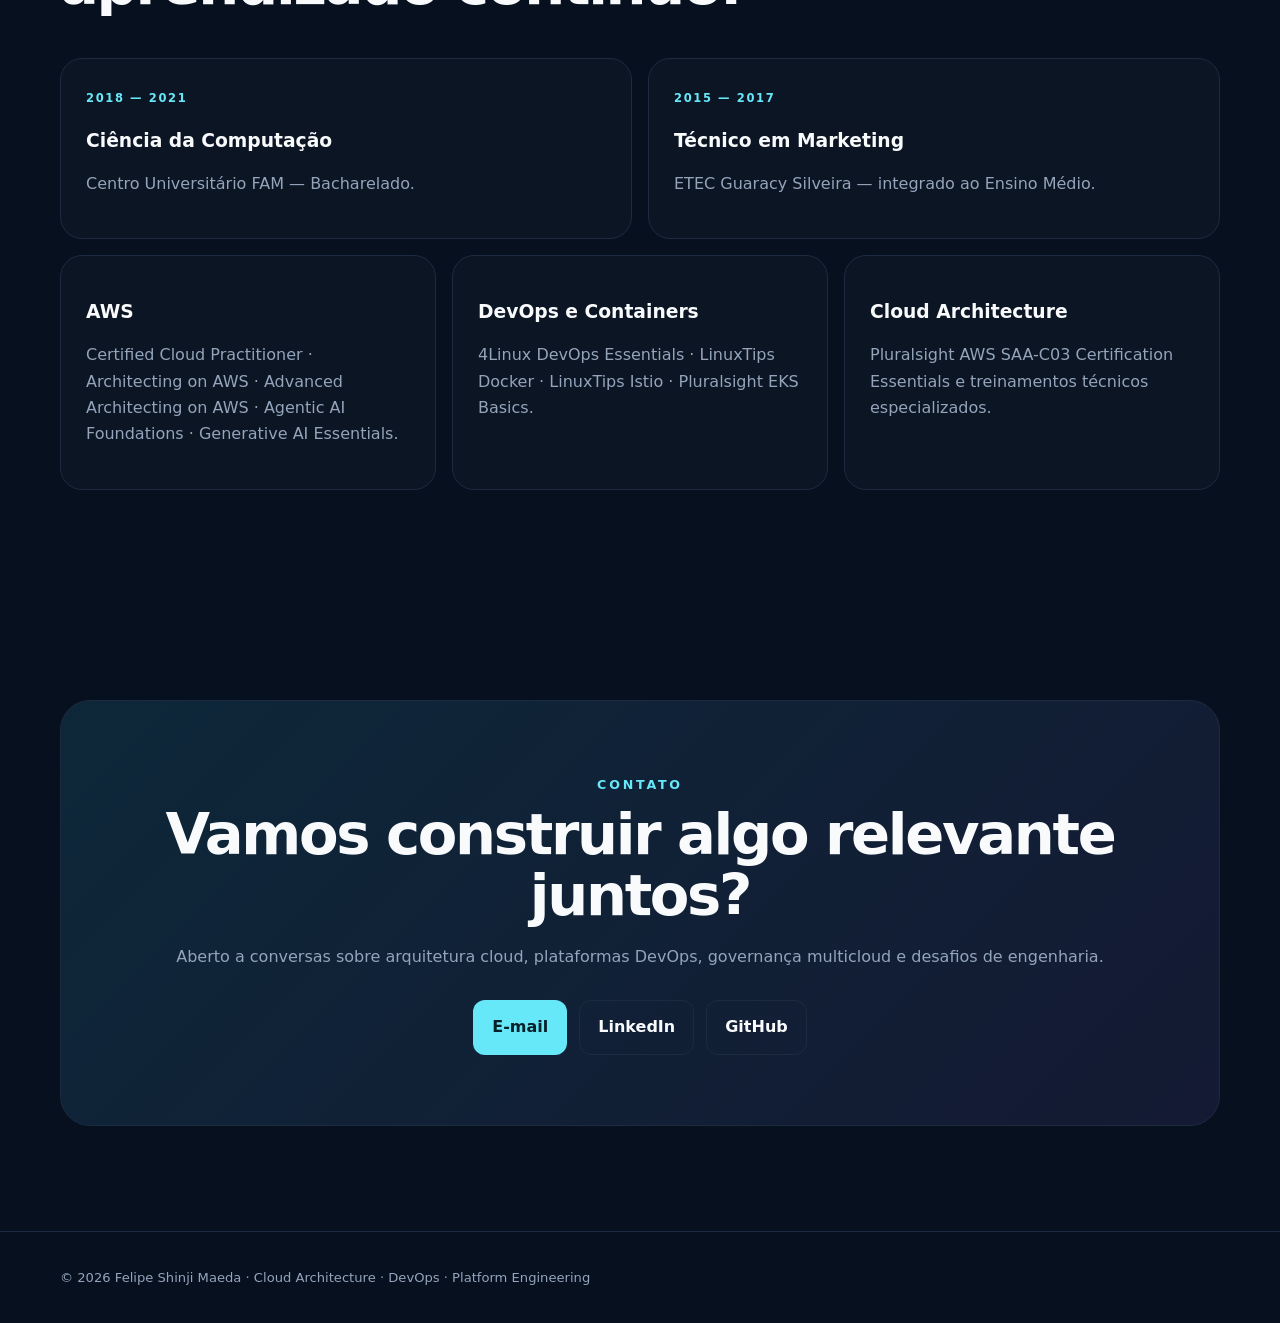
==== commit 5179ecdc: "Starting a new Portfolio website." ====
--- a/index.html
+++ b/index.html
@@ -13,7 +13,7 @@
 <body>
 <header><nav class="wrap"><a class="brand" href="#inicio">FELIPE MAEDA<small>CLOUD ARCHITECT</small></a><button class="menu" aria-label="Abrir menu">☰</button><div class="links"><a href="#sobre">Sobre</a><a href="#competencias">Competências</a><a href="#projetos">Projetos</a><a href="#experiencia">Experiência</a><a href="#formacao">Formação</a><a href="#contato">Contato</a></div></nav></header>
 <main>
-<section id="inicio" class="wrap hero"><div><span class="pill">● Disponível para networking e novos desafios</span><div class="kicker">Cloud · DevOps · Platform Engineering</div><h1>Felipe Shinji<br><span>Maeda.</span></h1><p class="lead">Arquiteto Cloud & DevOps especializado em fundações corporativas, governança multicloud, Kubernetes e automação de infraestrutura.</p><div class="buttons"><a class="btn primary" href="#projetos">Ver projetos ↗</a><a class="btn" href="mailto:maedaxd@gmail.com">Entrar em contato</a></div><div class="social"><span>📍 São Paulo, Brasil</span><a href="https://github.com/FelipeMaeda" target="_blank">GitHub ↗</a><a href="https://www.linkedin.com/in/felipemaeda/" target="_blank">LinkedIn ↗</a></div></div><div class="photo"><div class="photo-inner"><div><div class="avatar">FM</div><h3>Espaço para sua foto</h3><p>Para usar sua foto, coloque <b>foto-felipe.jpg</b> ao lado deste arquivo e substitua este bloco conforme as instruções no código.</p></div></div></div></section>
+<section id="inicio" class="wrap hero"><div><span class="pill">● Disponível para networking!</span><div class="kicker">Cloud · DevOps · Platform Engineering</div><h1>Felipe Shinji<br><span>Maeda.</span></h1><p class="lead">Arquiteto Cloud & DevOps especializado em fundações corporativas, governança multicloud, Kubernetes e automação de infraestrutura.</p><div class="buttons"><a class="btn primary" href="#projetos">Ver projetos ↗</a><a class="btn" href="mailto:maedaxd@gmail.com">Entrar em contato</a></div><div class="social"><span>📍 São Paulo, Brasil</span><a href="https://github.com/FelipeMaeda" target="_blank">GitHub ↗</a><a href="https://www.linkedin.com/in/felipemaeda/" target="_blank">LinkedIn ↗</a></div></div><div class="photo"><div class="photo-inner" style="padding: 0; overflow: hidden; border-style: solid;">foto.png</div><div><div class="avatar">FM</div><h3>Espaço para sua foto</h3><p>Para usar sua foto, coloque <b>foto-felipe.jpg</b> ao lado deste arquivo e substitua este bloco conforme as instruções no código.</p></div></div></div></section>
 <div class="stats"><div class="wrap stats-grid"><div class="stat"><strong>7+</strong><span>anos em tecnologia</span></div><div class="stat"><strong>4</strong><span>clouds públicas</span></div><div class="stat"><strong>6</strong><span>experiências profissionais</span></div><div class="stat"><strong>10+</strong><span>certificações e cursos</span></div></div></div>
 <section id="sobre" class="wrap reveal"><div class="section-head"><span>Sobre mim</span><h2>Da administração de sistemas à arquitetura cloud.</h2><p>Atuo em tecnologia desde 2019. Comecei em suporte e administração Linux e evoluí para Cloud, DevOps e arquitetura de plataformas. Atualmente trabalho com fundações AWS e GCP, segurança, governança, infraestrutura como código e plataformas de entrega contínua.</p></div><div class="grid"><article class="card"><label>Arquitetura</label><h3>Cloud Foundations</h3><p>Landing zones, estruturas organizacionais, conectividade, identidade, guard rails e padrões corporativos.</p></article><article class="card"><label>Automação</label><h3>Everything as Code</h3><p>Ambientes reproduzíveis com Terraform, Ansible, pipelines e práticas GitOps.</p></article><article class="card"><label>Plataforma</label><h3>DevSecOps em escala</h3><p>Kubernetes, CI/CD, segurança, observabilidade e autoscaling para times de engenharia.</p></article></div></section>
 <section id="competencias" class="wrap reveal"><div class="section-head"><span>Competências</span><h2>Tecnologia com visão de plataforma.</h2><p>Conhecimentos organizados por domínio para facilitar a leitura do currículo.</p></div><div class="grid">
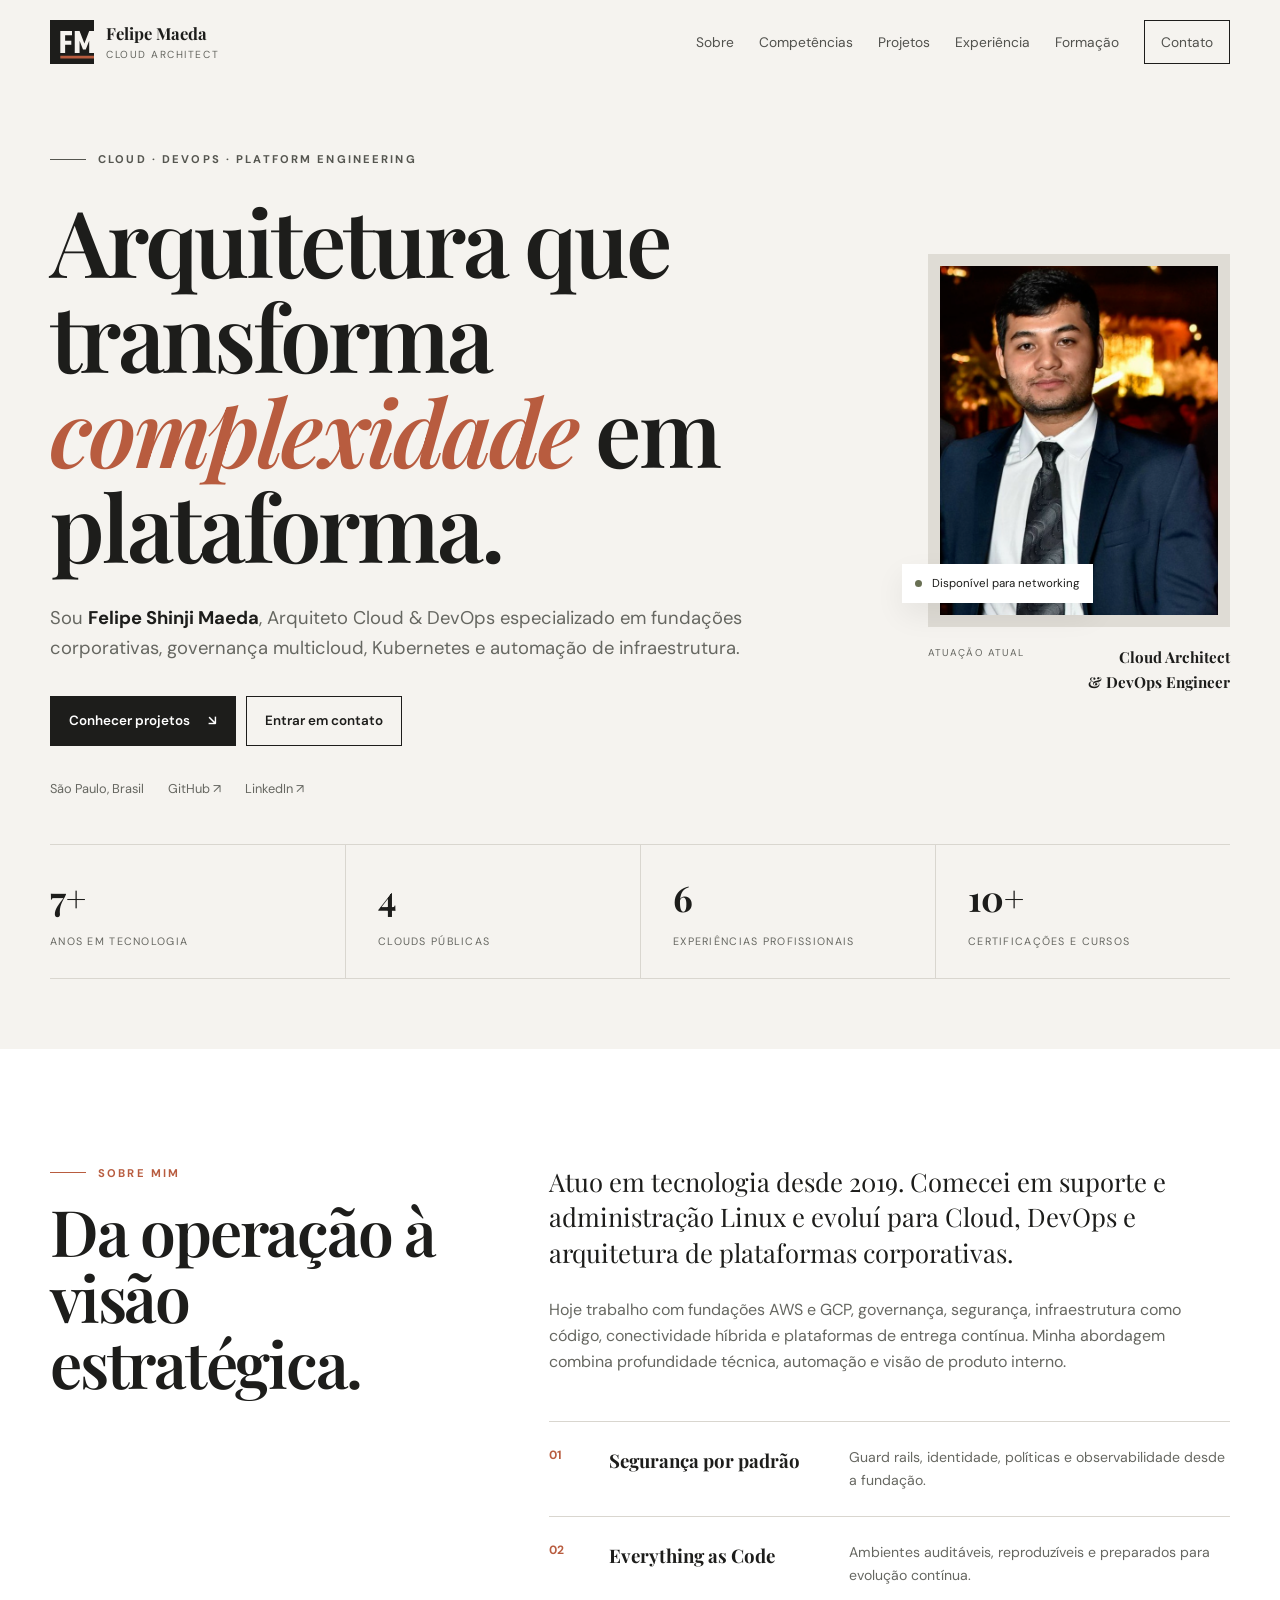
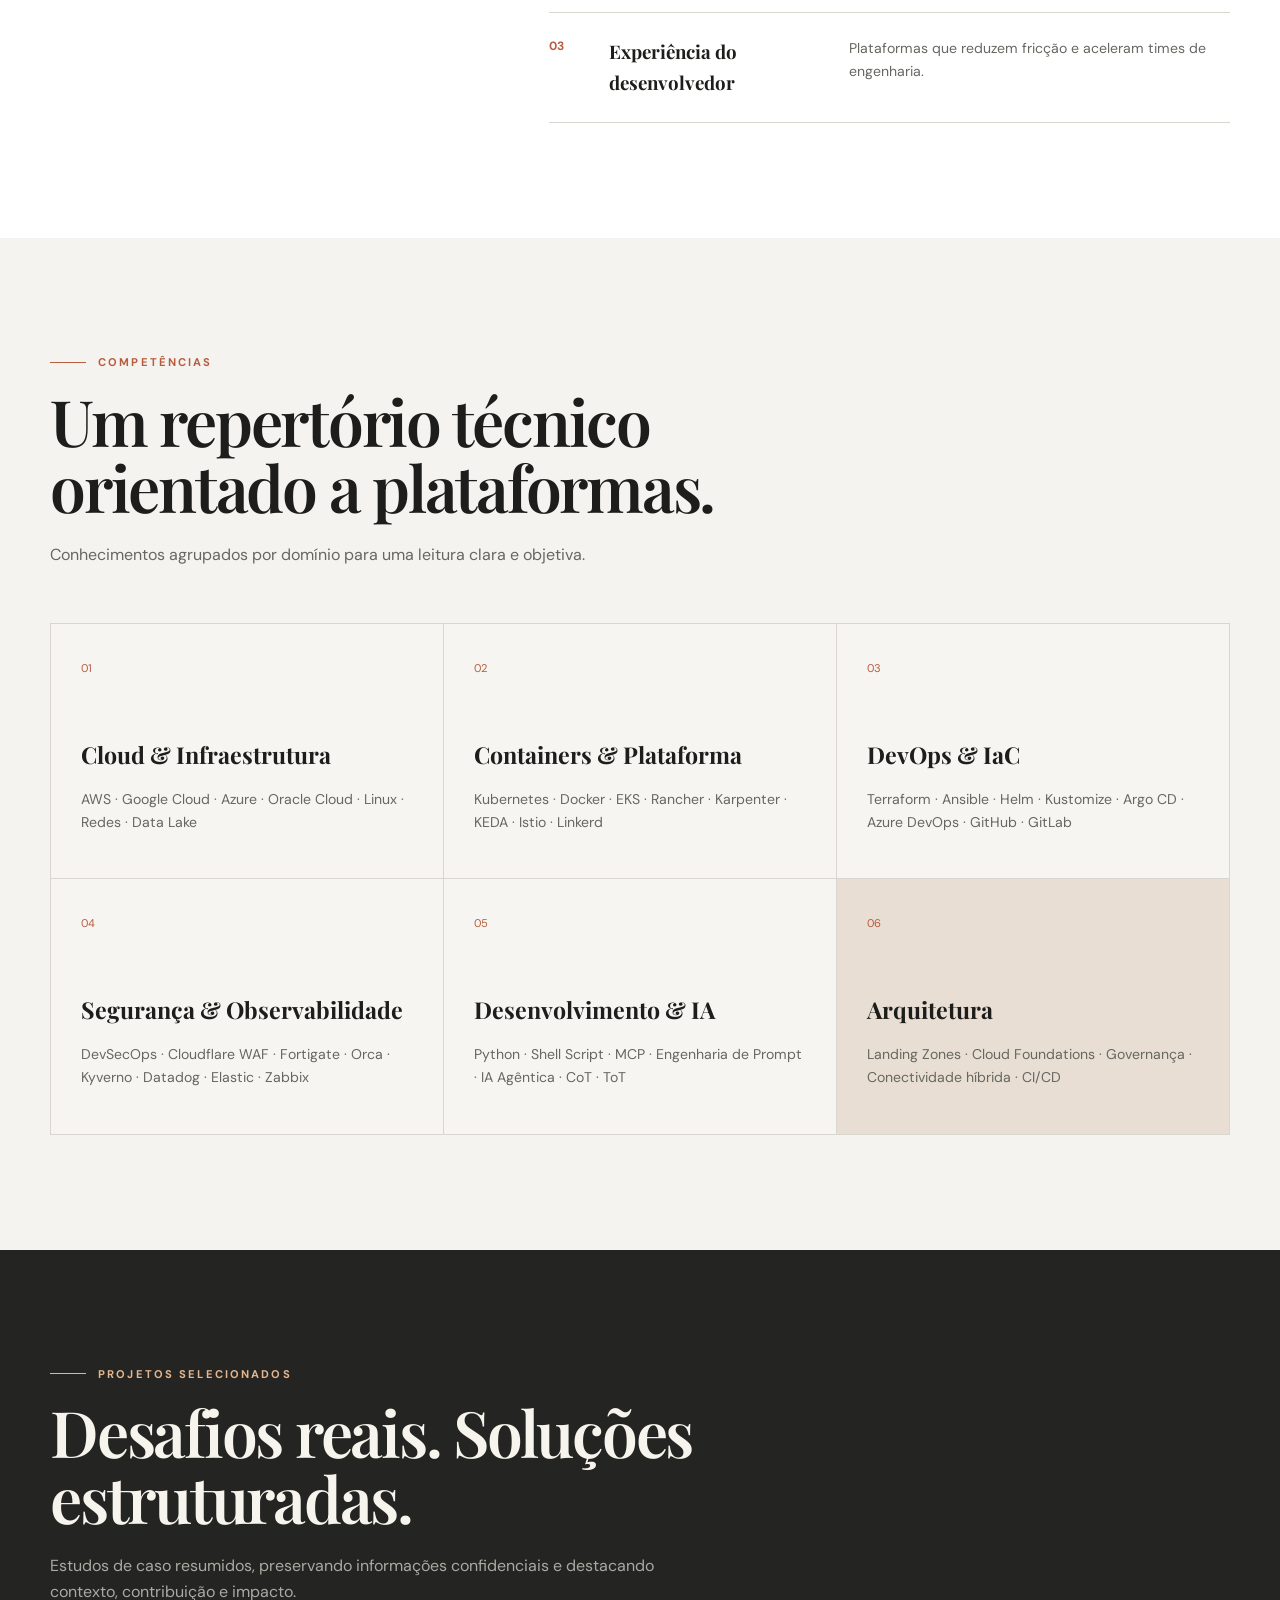
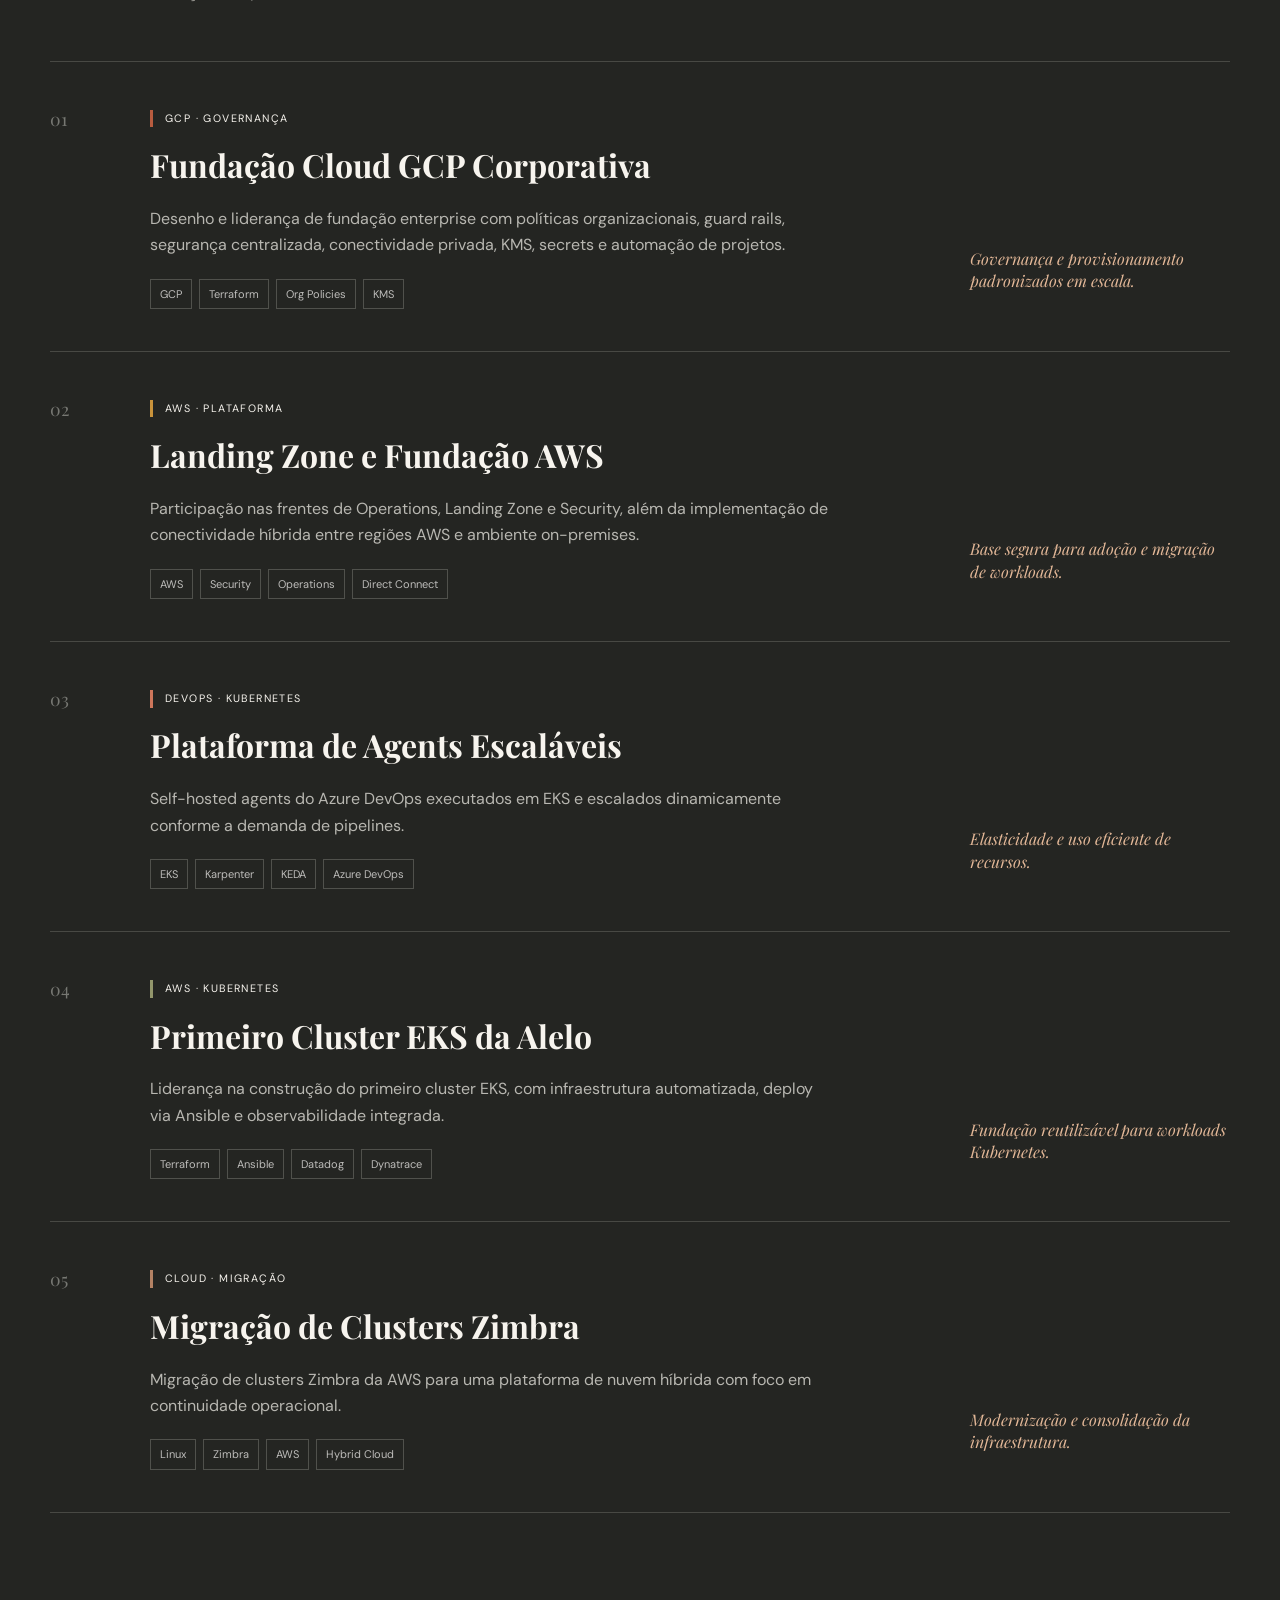
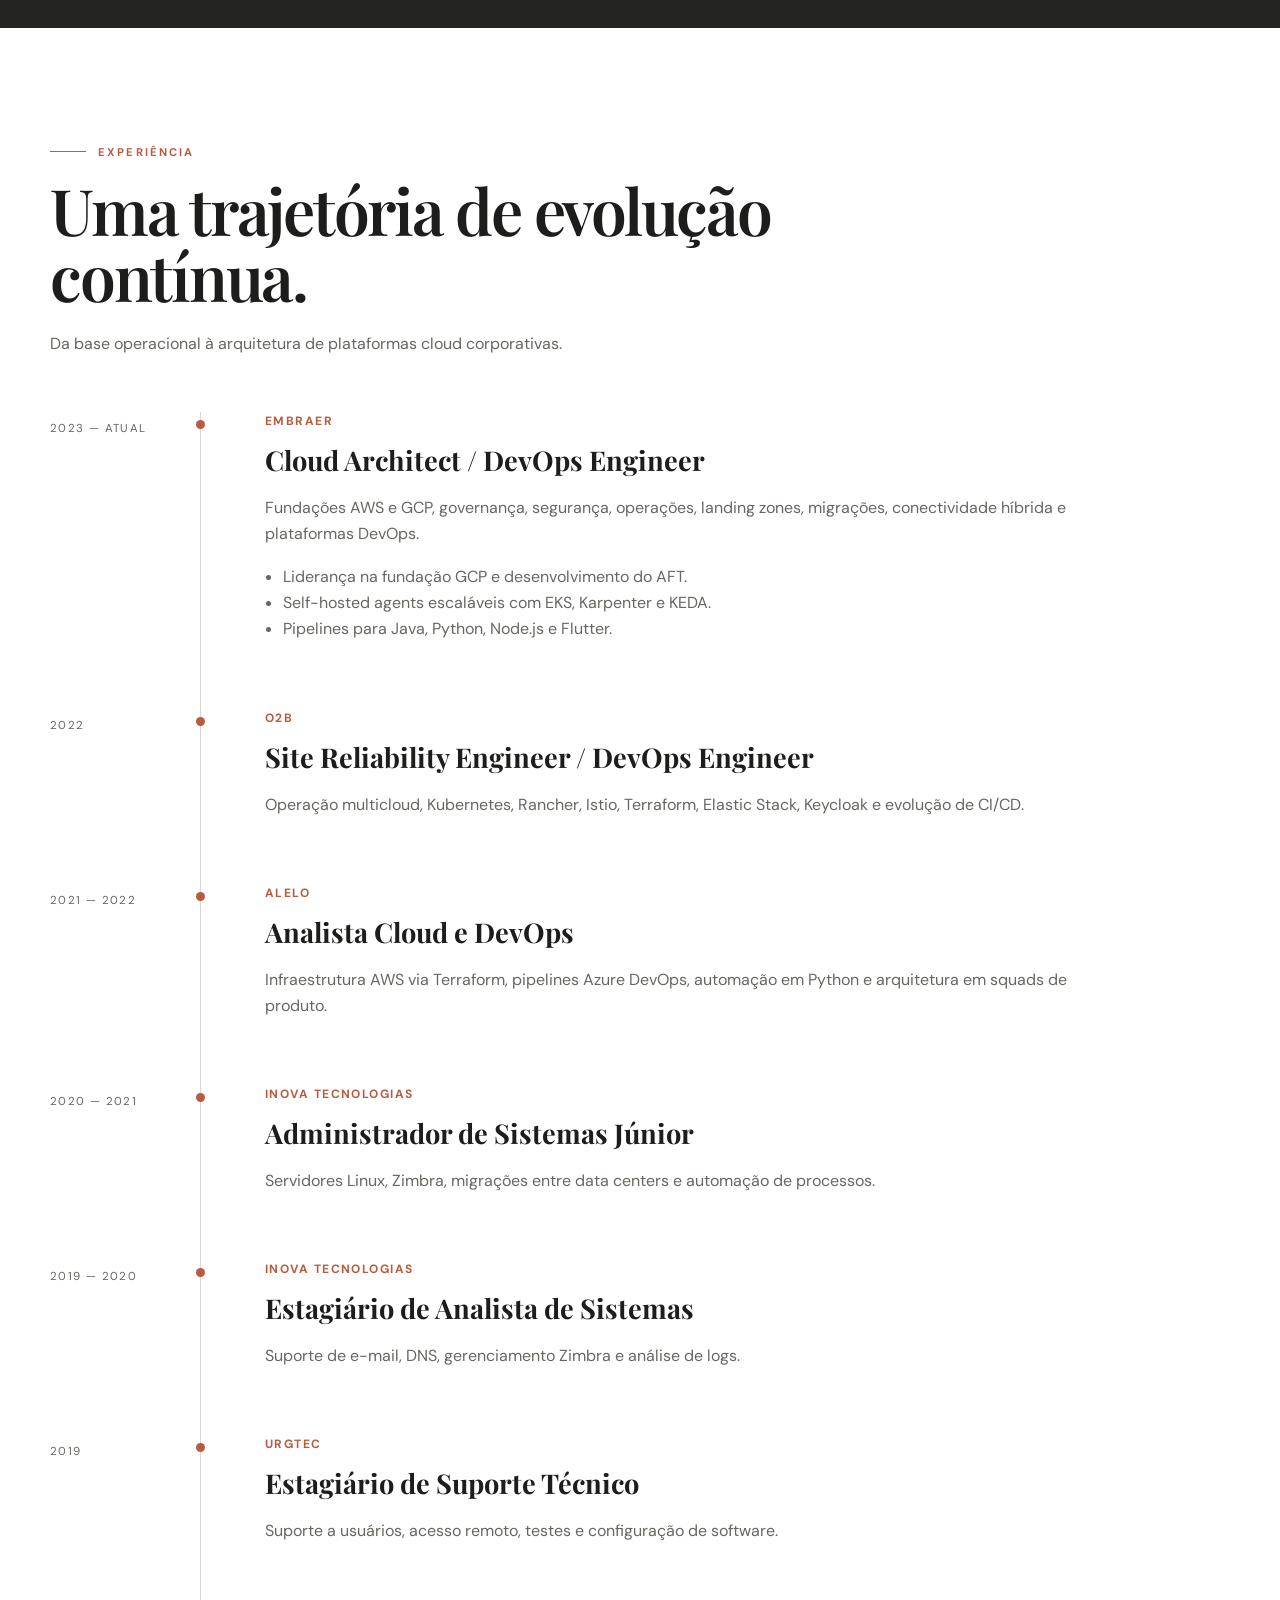
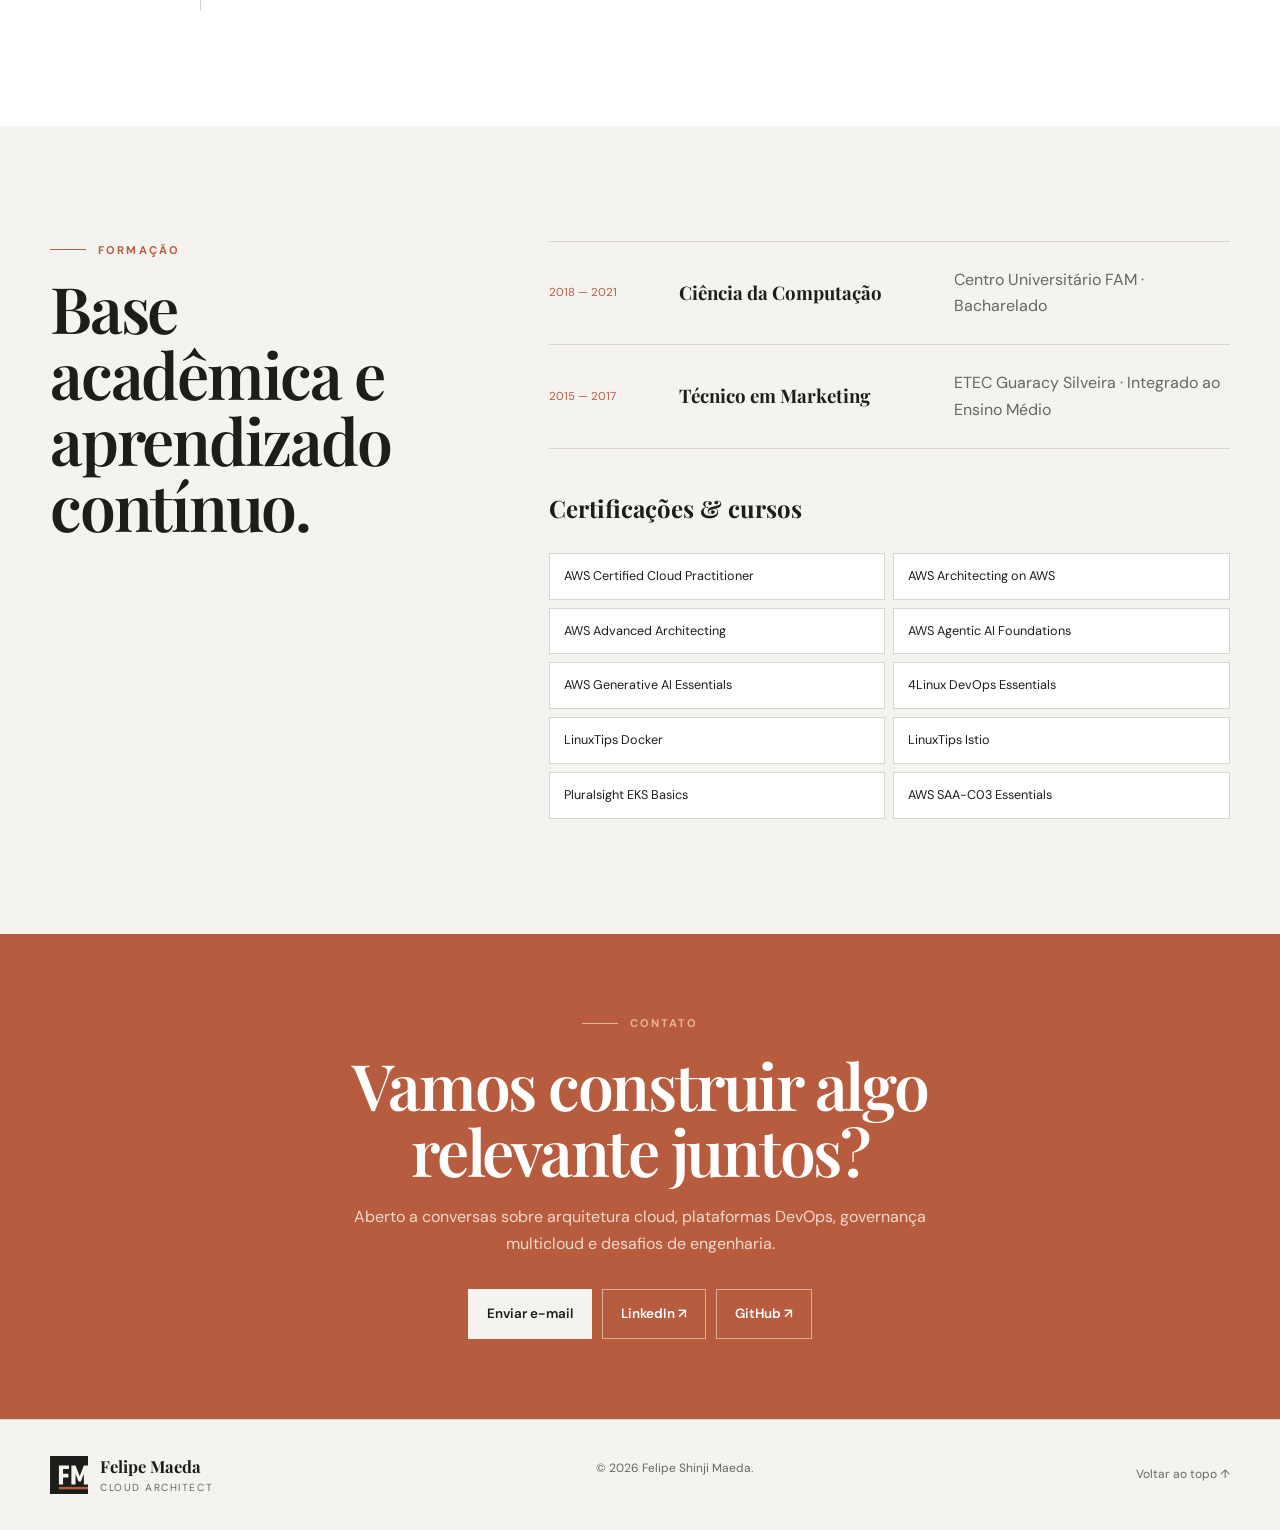
==== commit 5df0c8e4: "Creating a new version of the Portfolio." ====
--- a/index.html
+++ b/index.html
@@ -1,50 +1,147 @@
-<!doctype html>
+<!DOCTYPE html>
 <html lang="pt-BR">
 <head>
-<meta charset="utf-8"><meta name="viewport" content="width=device-width,initial-scale=1">
-<meta name="description" content="Portfólio de Felipe Shinji Maeda, Cloud Architect e DevOps Engineer.">
-<title>Felipe Shinji Maeda | Cloud Architect</title>
-<style>
-:root{--bg:#07101f;--panel:#0b1729;--text:#f8fafc;--muted:#93a4bb;--line:#1d2b40;--cyan:#67e8f9;--green:#6ee7b7;--max:1160px}*{box-sizing:border-box}html{scroll-behavior:smooth}body{margin:0;background:radial-gradient(circle at 85% 8%,#12324a 0,transparent 25%),var(--bg);color:var(--text);font:16px/1.65 Inter,system-ui,-apple-system,Segoe UI,sans-serif}a{color:inherit;text-decoration:none}.wrap{width:min(calc(100% - 40px),var(--max));margin:auto}header{position:fixed;z-index:9;inset:0 0 auto;background:#07101fdd;backdrop-filter:blur(14px);border-bottom:1px solid var(--line)}nav{height:72px;display:flex;align-items:center;justify-content:space-between}.brand{font-weight:850;letter-spacing:.12em}.brand small{display:block;color:var(--cyan);font-size:.62rem}.links{display:flex;gap:22px;color:var(--muted);font-size:.88rem}.links a:hover{color:white}.menu{display:none;background:none;border:1px solid var(--line);border-radius:10px;color:white;padding:8px 12px}.hero{min-height:100vh;display:grid;grid-template-columns:1.3fr .7fr;gap:60px;align-items:center;padding:120px 0 70px}.pill{display:inline-block;border:1px solid #235044;background:#102a2a;color:var(--green);padding:7px 12px;border-radius:999px;font-size:.78rem}.kicker{color:var(--cyan);font-size:.79rem;font-weight:800;letter-spacing:.22em;text-transform:uppercase;margin-top:28px}h1{font-size:clamp(3.2rem,8vw,6.7rem);line-height:.94;letter-spacing:-.06em;margin:12px 0 28px}h1 span{color:var(--cyan)}h2{font-size:clamp(2.2rem,5vw,3.6rem);letter-spacing:-.04em;line-height:1.05;margin:8px 0 18px}h3{line-height:1.25}.lead{font-size:clamp(1.05rem,2vw,1.25rem);max-width:700px;color:var(--muted)}.buttons{display:flex;flex-wrap:wrap;gap:12px;margin-top:30px}.btn{padding:13px 18px;border-radius:12px;border:1px solid var(--line);font-weight:750}.primary{background:var(--cyan);color:#07202a;border-color:transparent}.social{display:flex;flex-wrap:wrap;gap:20px;margin-top:28px;color:var(--muted);font-size:.9rem}.photo{aspect-ratio:4/5;border-radius:30px;padding:12px;background:linear-gradient(145deg,#17435c,#18223b);box-shadow:0 30px 70px #0007}.photo-inner{height:100%;border:1px dashed #446179;border-radius:22px;display:grid;place-items:center;text-align:center;background:linear-gradient(145deg,#101d31,#080f1c);padding:30px}.avatar{width:96px;height:96px;border:1px solid #47a6b8;border-radius:50%;display:grid;place-items:center;margin:auto;color:var(--cyan);font-size:2rem}.photo-inner p{color:var(--muted)}section{padding:105px 0;scroll-margin-top:70px}.section-head{max-width:760px;margin-bottom:42px}.section-head>span{color:var(--cyan);font-weight:800;text-transform:uppercase;letter-spacing:.2em;font-size:.75rem}.section-head p,.card p,.job p{color:var(--muted)}.stats{border-block:1px solid var(--line);background:#ffffff05}.stats-grid{display:grid;grid-template-columns:repeat(4,1fr)}.stat{padding:30px 10px}.stat strong{display:block;font-size:2rem}.stat span{color:var(--muted);font-size:.78rem;text-transform:uppercase}.grid{display:grid;grid-template-columns:repeat(3,1fr);gap:16px}.card{border:1px solid var(--line);border-radius:22px;background:#ffffff05;padding:25px}.card:hover{border-color:#2d6d80}.card label{color:var(--cyan);font-size:.72rem;font-weight:800;text-transform:uppercase;letter-spacing:.14em}.chips{display:flex;flex-wrap:wrap;gap:8px;margin-top:18px}.chip{font-size:.76rem;color:#cbd5e1;padding:6px 10px;border-radius:999px;background:#ffffff08;border:1px solid var(--line)}.projects{grid-template-columns:repeat(2,1fr)}.project{min-height:310px;display:flex;flex-direction:column}.project h3{font-size:1.5rem}.impact{margin-top:auto!important;border-left:2px solid var(--green);padding-left:12px;color:#b6ecd5!important}.timeline{position:relative;margin-left:12px;border-left:1px solid var(--line)}.job{position:relative;padding:0 0 45px 38px;display:grid;grid-template-columns:210px 1fr;gap:25px}.job:before{content:'';position:absolute;left:-7px;top:8px;width:12px;height:12px;border-radius:50%;background:var(--cyan);box-shadow:0 0 0 7px var(--bg)}.job time{color:var(--muted);font-size:.82rem}.job-box{border:1px solid var(--line);border-radius:20px;padding:24px;background:#ffffff04}.job-box h3{margin:0}.company{color:var(--cyan);font-weight:800}.job-box ul{color:var(--muted);padding-left:20px}.edu{grid-template-columns:repeat(2,1fr)}footer{border-top:1px solid var(--line);padding:35px 0;color:var(--muted);font-size:.82rem}.contact{text-align:center;border:1px solid var(--line);border-radius:30px;padding:70px 25px;background:linear-gradient(135deg,#0d2739,#141a33)}.contact p{color:var(--muted)}.contact .buttons{justify-content:center}.reveal{opacity:0;transform:translateY(18px);transition:.65s}.reveal.on{opacity:1;transform:none}
-@media(max-width:850px){.hero{grid-template-columns:1fr}.photo{max-width:360px}.grid{grid-template-columns:repeat(2,1fr)}.job{grid-template-columns:1fr;gap:8px}.stats-grid{grid-template-columns:repeat(2,1fr)}}
-@media(max-width:650px){.links{display:none;position:absolute;top:72px;left:20px;right:20px;flex-direction:column;background:var(--panel);padding:20px;border:1px solid var(--line);border-radius:16px}.links.open{display:flex}.menu{display:block}.grid,.projects,.edu{grid-template-columns:1fr}section{padding:78px 0}.hero{padding-top:105px}.social{gap:12px}h1{font-size:3.4rem}}
-</style>
+  <meta charset="UTF-8">
+  <meta name="viewport" content="width=device-width, initial-scale=1.0">
+  <meta name="description" content="Portfólio de Felipe Shinji Maeda — Cloud Architect e DevOps Engineer.">
+  <meta name="theme-color" content="#f5f3ef">
+  <meta property="og:title" content="Felipe Shinji Maeda | Cloud Architect">
+  <meta property="og:description" content="Cloud Architecture, DevOps, Platform Engineering e governança multicloud.">
+  <meta property="og:type" content="website">
+  <title>Felipe Shinji Maeda | Cloud Architect</title>
+  <link rel="icon" href="assets/favicon.svg" type="image/svg+xml">
+  <link rel="preconnect" href="https://fonts.googleapis.com">
+  <link rel="preconnect" href="https://fonts.gstatic.com" crossorigin>
+  <link href="https://fonts.googleapis.com/css2?family=DM+Sans:wght@400;500;600;700&family=Playfair+Display:ital,wght@0,600;0,700;1,600&display=swap" rel="stylesheet">
+  <link rel="stylesheet" href="css/style.css">
+  <script src="js/main.js" defer></script>
 </head>
 <body>
-<header><nav class="wrap"><a class="brand" href="#inicio">FELIPE MAEDA<small>CLOUD ARCHITECT</small></a><button class="menu" aria-label="Abrir menu">☰</button><div class="links"><a href="#sobre">Sobre</a><a href="#competencias">Competências</a><a href="#projetos">Projetos</a><a href="#experiencia">Experiência</a><a href="#formacao">Formação</a><a href="#contato">Contato</a></div></nav></header>
-<main>
-<section id="inicio" class="wrap hero"><div><span class="pill">● Disponível para networking!</span><div class="kicker">Cloud · DevOps · Platform Engineering</div><h1>Felipe Shinji<br><span>Maeda.</span></h1><p class="lead">Arquiteto Cloud & DevOps especializado em fundações corporativas, governança multicloud, Kubernetes e automação de infraestrutura.</p><div class="buttons"><a class="btn primary" href="#projetos">Ver projetos ↗</a><a class="btn" href="mailto:maedaxd@gmail.com">Entrar em contato</a></div><div class="social"><span>📍 São Paulo, Brasil</span><a href="https://github.com/FelipeMaeda" target="_blank">GitHub ↗</a><a href="https://www.linkedin.com/in/felipemaeda/" target="_blank">LinkedIn ↗</a></div></div><div class="photo"><div class="photo-inner" style="padding: 0; overflow: hidden; border-style: solid;">foto.png</div><div><div class="avatar">FM</div><h3>Espaço para sua foto</h3><p>Para usar sua foto, coloque <b>foto-felipe.jpg</b> ao lado deste arquivo e substitua este bloco conforme as instruções no código.</p></div></div></div></section>
-<div class="stats"><div class="wrap stats-grid"><div class="stat"><strong>7+</strong><span>anos em tecnologia</span></div><div class="stat"><strong>4</strong><span>clouds públicas</span></div><div class="stat"><strong>6</strong><span>experiências profissionais</span></div><div class="stat"><strong>10+</strong><span>certificações e cursos</span></div></div></div>
-<section id="sobre" class="wrap reveal"><div class="section-head"><span>Sobre mim</span><h2>Da administração de sistemas à arquitetura cloud.</h2><p>Atuo em tecnologia desde 2019. Comecei em suporte e administração Linux e evoluí para Cloud, DevOps e arquitetura de plataformas. Atualmente trabalho com fundações AWS e GCP, segurança, governança, infraestrutura como código e plataformas de entrega contínua.</p></div><div class="grid"><article class="card"><label>Arquitetura</label><h3>Cloud Foundations</h3><p>Landing zones, estruturas organizacionais, conectividade, identidade, guard rails e padrões corporativos.</p></article><article class="card"><label>Automação</label><h3>Everything as Code</h3><p>Ambientes reproduzíveis com Terraform, Ansible, pipelines e práticas GitOps.</p></article><article class="card"><label>Plataforma</label><h3>DevSecOps em escala</h3><p>Kubernetes, CI/CD, segurança, observabilidade e autoscaling para times de engenharia.</p></article></div></section>
-<section id="competencias" class="wrap reveal"><div class="section-head"><span>Competências</span><h2>Tecnologia com visão de plataforma.</h2><p>Conhecimentos organizados por domínio para facilitar a leitura do currículo.</p></div><div class="grid">
-<article class="card"><label>Cloud e Infra</label><h3>Infraestrutura</h3><div class="chips"><span class="chip">AWS</span><span class="chip">GCP</span><span class="chip">Azure</span><span class="chip">Oracle Cloud</span><span class="chip">Linux</span><span class="chip">Redes</span></div></article>
-<article class="card"><label>Containers</label><h3>Plataformas</h3><div class="chips"><span class="chip">Kubernetes</span><span class="chip">Docker</span><span class="chip">EKS</span><span class="chip">Rancher</span><span class="chip">Karpenter</span><span class="chip">KEDA</span></div></article>
-<article class="card"><label>IaC e Entrega</label><h3>DevOps</h3><div class="chips"><span class="chip">Terraform</span><span class="chip">Ansible</span><span class="chip">Helm</span><span class="chip">Kustomize</span><span class="chip">Argo CD</span><span class="chip">Azure DevOps</span></div></article>
-<article class="card"><label>Operação</label><h3>Observabilidade</h3><div class="chips"><span class="chip">Datadog</span><span class="chip">Elastic Stack</span><span class="chip">Zabbix</span><span class="chip">Istio</span><span class="chip">Linkerd</span></div></article>
-<article class="card"><label>Proteção</label><h3>Segurança</h3><div class="chips"><span class="chip">Cloudflare WAF</span><span class="chip">Fortigate</span><span class="chip">Orca</span><span class="chip">Kyverno</span><span class="chip">DevSecOps</span></div></article>
-<article class="card"><label>Código e IA</label><h3>Desenvolvimento</h3><div class="chips"><span class="chip">Python</span><span class="chip">Shell Script</span><span class="chip">MCP</span><span class="chip">Prompt Engineering</span><span class="chip">IA Agêntica</span></div></article>
-</div></section>
-<section id="projetos" class="wrap reveal"><div class="section-head"><span>Projetos selecionados</span><h2>Arquitetura aplicada a desafios reais.</h2><p>Descrições resumidas que preservam informações confidenciais e destacam contexto, contribuição e impacto.</p></div><div class="grid projects">
-<article class="card project"><div><label>GCP · Governança</label><h3>Fundação Cloud GCP Corporativa</h3><p>Desenho e liderança de fundação enterprise com centralização de segurança, firewall, guard rails, Organization Policies, conectividade privada, KMS, secrets e automação de projetos.</p></div><p class="impact">Governança e provisionamento padronizados em escala.</p><div class="chips"><span class="chip">GCP</span><span class="chip">Terraform</span><span class="chip">KMS</span><span class="chip">Org Policies</span></div></article>
-<article class="card project"><div><label>AWS · Plataforma</label><h3>Landing Zone e Fundação AWS</h3><p>Participação nas frentes de Operations, Landing Zone e Security, apoiando a evolução do ambiente corporativo e a conectividade híbrida.</p></div><p class="impact">Base segura para adoção e migração de workloads.</p><div class="chips"><span class="chip">AWS</span><span class="chip">Security</span><span class="chip">Operations</span><span class="chip">Direct Connect</span></div></article>
-<article class="card project"><div><label>DevOps · Kubernetes</label><h3>Agents de CI/CD escaláveis</h3><p>Self-hosted agents do Azure DevOps executados em EKS e escalados dinamicamente conforme a demanda.</p></div><p class="impact">Elasticidade, padronização e uso eficiente de recursos.</p><div class="chips"><span class="chip">EKS</span><span class="chip">Karpenter</span><span class="chip">KEDA</span><span class="chip">Azure DevOps</span></div></article>
-<article class="card project"><div><label>AWS · Kubernetes</label><h3>Primeiro Cluster EKS da Alelo</h3><p>Liderança na construção do primeiro cluster EKS, com infraestrutura automatizada e observabilidade integrada.</p></div><p class="impact">Fundação reutilizável para workloads Kubernetes.</p><div class="chips"><span class="chip">Terraform</span><span class="chip">Ansible</span><span class="chip">Datadog</span><span class="chip">Dynatrace</span></div></article>
-<article class="card project"><div><label>Cloud · Migração</label><h3>Migração de Clusters Zimbra</h3><p>Migração de clusters Zimbra da AWS para uma plataforma de nuvem híbrida, com foco em continuidade operacional.</p></div><p class="impact">Modernização e consolidação da infraestrutura.</p><div class="chips"><span class="chip">Linux</span><span class="chip">Zimbra</span><span class="chip">AWS</span></div></article>
-<article class="card project"><div><label>Azure · Analytics</label><h3>Plataforma Cloud para Analytics</h3><p>Provisionamento do ambiente Azure via Terraform e criação de esteiras de validação e entrega.</p></div><p class="impact">Infraestrutura reproduzível e entrega controlada.</p><div class="chips"><span class="chip">Azure</span><span class="chip">Terraform</span><span class="chip">CI/CD</span><span class="chip">SonarQube</span></div></article>
-</div></section>
-<section id="experiencia" class="wrap reveal"><div class="section-head"><span>Experiência</span><h2>Uma trajetória de evolução contínua.</h2><p>Timeline profissional, da base operacional à arquitetura corporativa.</p></div><div class="timeline">
-<article class="job"><time>jan 2023 — atual</time><div class="job-box"><div class="company">Embraer</div><h3>Cloud Architect / DevOps Engineer</h3><p>Fundações AWS e GCP, governança, segurança, operações, landing zones, migrações e plataformas DevOps.</p><ul><li>Liderança na fundação GCP e desenvolvimento do AFT para provisionamento automatizado.</li><li>Self-hosted agents escaláveis com EKS, Karpenter e KEDA.</li><li>Pipelines para Java, Python, Node.js e Flutter.</li><li>Arquitetura multicloud, Data Lake e conectividade híbrida.</li></ul></div></article>
-<article class="job"><time>jun — dez 2022</time><div class="job-box"><div class="company">O2B</div><h3>Site Reliability Engineer / DevOps Engineer</h3><p>Operação multicloud, Kubernetes, Rancher, Istio, Terraform, Elastic Stack, Keycloak e evolução de CI/CD.</p></div></article>
-<article class="job"><time>out 2021 — jun 2022</time><div class="job-box"><div class="company">Alelo</div><h3>Analista Cloud e DevOps</h3><p>Recursos AWS via Terraform, pipelines Azure DevOps, automações Python e arquitetura em squads de produto.</p></div></article>
-<article class="job"><time>nov 2020 — set 2021</time><div class="job-box"><div class="company">Inova Tecnologias</div><h3>Administrador de Sistemas Júnior</h3><p>Servidores Linux, Zimbra, migrações entre data centers e automação de processos com scripts.</p></div></article>
-<article class="job"><time>jun 2019 — out 2020</time><div class="job-box"><div class="company">Inova Tecnologias</div><h3>Estagiário de Analista de Sistemas</h3><p>Suporte de e-mail, DNS, gerenciamento Zimbra e análise de logs.</p></div></article>
-<article class="job"><time>fev — mai 2019</time><div class="job-box"><div class="company">Urgtec</div><h3>Estagiário de Suporte Técnico</h3><p>Suporte a usuários, acesso remoto, testes e configurações de software.</p></div></article>
-</div></section>
-<section id="formacao" class="wrap reveal"><div class="section-head"><span>Formação e certificações</span><h2>Base acadêmica e aprendizado contínuo.</h2></div><div class="grid edu"><article class="card"><label>2018 — 2021</label><h3>Ciência da Computação</h3><p>Centro Universitário FAM — Bacharelado.</p></article><article class="card"><label>2015 — 2017</label><h3>Técnico em Marketing</h3><p>ETEC Guaracy Silveira — integrado ao Ensino Médio.</p></article></div><div class="grid" style="margin-top:16px"><article class="card"><h3>AWS</h3><p>Certified Cloud Practitioner · Architecting on AWS · Advanced Architecting on AWS · Agentic AI Foundations · Generative AI Essentials.</p></article><article class="card"><h3>DevOps e Containers</h3><p>4Linux DevOps Essentials · LinuxTips Docker · LinuxTips Istio · Pluralsight EKS Basics.</p></article><article class="card"><h3>Cloud Architecture</h3><p>Pluralsight AWS SAA-C03 Certification Essentials e treinamentos técnicos especializados.</p></article></div></section>
-<section id="contato" class="wrap reveal"><div class="contact"><span class="kicker">Contato</span><h2>Vamos construir algo relevante juntos?</h2><p>Aberto a conversas sobre arquitetura cloud, plataformas DevOps, governança multicloud e desafios de engenharia.</p><div class="buttons"><a class="btn primary" href="mailto:maedaxd@gmail.com">E-mail</a><a class="btn" href="https://www.linkedin.com/in/felipemaeda/" target="_blank">LinkedIn</a><a class="btn" href="https://github.com/FelipeMaeda" target="_blank">GitHub</a></div></div></section>
-</main>
-<footer><div class="wrap">© <span id="year"></span> Felipe Shinji Maeda · Cloud Architecture · DevOps · Platform Engineering</div></footer>
-<script>
-const menu=document.querySelector('.menu'),links=document.querySelector('.links');menu.onclick=()=>links.classList.toggle('open');document.querySelectorAll('.links a').forEach(a=>a.onclick=()=>links.classList.remove('open'));document.getElementById('year').textContent=new Date().getFullYear();const obs=new IntersectionObserver(es=>es.forEach(e=>{if(e.isIntersecting)e.target.classList.add('on')}),{threshold:.08});document.querySelectorAll('.reveal').forEach(el=>obs.observe(el));
-</script>
-</body></html>+  <a class="skip-link" href="#conteudo">Pular para o conteúdo</a>
+
+  <header class="site-header" id="topo">
+    <div class="container header-inner">
+      <a class="brand" href="#inicio" aria-label="Ir para o início">
+        <img src="assets/logo.svg" alt="Logo FM" width="44" height="44">
+        <span><strong>Felipe Maeda</strong><small>Cloud Architect</small></span>
+      </a>
+      <button class="menu-toggle" type="button" aria-label="Abrir menu" aria-controls="main-menu" aria-expanded="false">
+        <span></span><span></span>
+      </button>
+      <nav class="main-nav" id="main-menu" aria-label="Navegação principal">
+        <a href="#sobre">Sobre</a><a href="#competencias">Competências</a><a href="#projetos">Projetos</a>
+        <a href="#experiencia">Experiência</a><a href="#formacao">Formação</a><a class="nav-cta" href="#contato">Contato</a>
+      </nav>
+    </div>
+  </header>
+
+  <main id="conteudo">
+    <section class="hero section" id="inicio">
+      <div class="container hero-grid">
+        <div class="hero-copy reveal">
+          <p class="overline"><span></span> Cloud · DevOps · Platform Engineering</p>
+          <h1>Arquitetura que transforma <em>complexidade</em> em plataforma.</h1>
+          <p class="hero-lead">Sou <strong>Felipe Shinji Maeda</strong>, Arquiteto Cloud & DevOps especializado em fundações corporativas, governança multicloud, Kubernetes e automação de infraestrutura.</p>
+          <div class="hero-actions">
+            <a class="button button-dark" href="#projetos">Conhecer projetos <span>↘</span></a>
+            <a class="button button-light" href="mailto:maedaxd@gmail.com">Entrar em contato</a>
+          </div>
+          <ul class="quick-links" aria-label="Links profissionais">
+            <li>São Paulo, Brasil</li>
+            <li><a href="https://github.com/FelipeMaeda" target="_blank" rel="noreferrer">GitHub ↗</a></li>
+            <li><a href="https://www.linkedin.com/in/felipemaeda/" target="_blank" rel="noreferrer">LinkedIn ↗</a></li>
+          </ul>
+        </div>
+        <aside class="profile-card reveal">
+          <div class="portrait-wrap">
+            <img src="assets/profile-placeholder.png" alt="Espaço reservado para a foto de Felipe Maeda">
+            <span class="availability"><i></i> Disponível para networking</span>
+          </div>
+          <div class="profile-meta">
+            <span>Atuação atual</span><strong>Cloud Architect<br>& DevOps Engineer</strong>
+          </div>
+        </aside>
+      </div>
+      <div class="container metrics reveal" aria-label="Resumo profissional">
+        <div><strong>7+</strong><span>anos em tecnologia</span></div>
+        <div><strong>4</strong><span>clouds públicas</span></div>
+        <div><strong>6</strong><span>experiências profissionais</span></div>
+        <div><strong>10+</strong><span>certificações e cursos</span></div>
+      </div>
+    </section>
+
+    <section class="section section-white" id="sobre">
+      <div class="container two-column">
+        <div class="section-heading reveal"><p class="overline warm"><span></span> Sobre mim</p><h2>Da operação à visão estratégica.</h2></div>
+        <div class="about-copy reveal">
+          <p class="large-copy">Atuo em tecnologia desde 2019. Comecei em suporte e administração Linux e evoluí para Cloud, DevOps e arquitetura de plataformas corporativas.</p>
+          <p>Hoje trabalho com fundações AWS e GCP, governança, segurança, infraestrutura como código, conectividade híbrida e plataformas de entrega contínua. Minha abordagem combina profundidade técnica, automação e visão de produto interno.</p>
+          <div class="principles">
+            <article><b>01</b><h3>Segurança por padrão</h3><p>Guard rails, identidade, políticas e observabilidade desde a fundação.</p></article>
+            <article><b>02</b><h3>Everything as Code</h3><p>Ambientes auditáveis, reproduzíveis e preparados para evolução contínua.</p></article>
+            <article><b>03</b><h3>Experiência do desenvolvedor</h3><p>Plataformas que reduzem fricção e aceleram times de engenharia.</p></article>
+          </div>
+        </div>
+      </div>
+    </section>
+
+    <section class="section" id="competencias">
+      <div class="container">
+        <div class="section-heading wide reveal"><p class="overline warm"><span></span> Competências</p><h2>Um repertório técnico orientado a plataformas.</h2><p>Conhecimentos agrupados por domínio para uma leitura clara e objetiva.</p></div>
+        <div class="skills-grid">
+          <article class="skill-card reveal"><span class="skill-number">01</span><h3>Cloud & Infraestrutura</h3><p>AWS · Google Cloud · Azure · Oracle Cloud · Linux · Redes · Data Lake</p></article>
+          <article class="skill-card reveal"><span class="skill-number">02</span><h3>Containers & Plataforma</h3><p>Kubernetes · Docker · EKS · Rancher · Karpenter · KEDA · Istio · Linkerd</p></article>
+          <article class="skill-card reveal"><span class="skill-number">03</span><h3>DevOps & IaC</h3><p>Terraform · Ansible · Helm · Kustomize · Argo CD · Azure DevOps · GitHub · GitLab</p></article>
+          <article class="skill-card reveal"><span class="skill-number">04</span><h3>Segurança & Observabilidade</h3><p>DevSecOps · Cloudflare WAF · Fortigate · Orca · Kyverno · Datadog · Elastic · Zabbix</p></article>
+          <article class="skill-card reveal"><span class="skill-number">05</span><h3>Desenvolvimento & IA</h3><p>Python · Shell Script · MCP · Engenharia de Prompt · IA Agêntica · CoT · ToT</p></article>
+          <article class="skill-card skill-card-accent reveal"><span class="skill-number">06</span><h3>Arquitetura</h3><p>Landing Zones · Cloud Foundations · Governança · Conectividade híbrida · CI/CD</p></article>
+        </div>
+      </div>
+    </section>
+
+    <section class="section section-dark" id="projetos">
+      <div class="container">
+        <div class="section-heading wide reveal"><p class="overline light"><span></span> Projetos selecionados</p><h2>Desafios reais. Soluções estruturadas.</h2><p>Estudos de caso resumidos, preservando informações confidenciais e destacando contexto, contribuição e impacto.</p></div>
+        <div class="project-list">
+          <article class="project reveal"><div class="project-index">01</div><div class="project-main"><p class="project-tag gcp">GCP · Governança</p><h3>Fundação Cloud GCP Corporativa</h3><p>Desenho e liderança de fundação enterprise com políticas organizacionais, guard rails, segurança centralizada, conectividade privada, KMS, secrets e automação de projetos.</p><ul><li>GCP</li><li>Terraform</li><li>Org Policies</li><li>KMS</li></ul></div><p class="project-result">Governança e provisionamento padronizados em escala.</p></article>
+          <article class="project reveal"><div class="project-index">02</div><div class="project-main"><p class="project-tag aws">AWS · Plataforma</p><h3>Landing Zone e Fundação AWS</h3><p>Participação nas frentes de Operations, Landing Zone e Security, além da implementação de conectividade híbrida entre regiões AWS e ambiente on-premises.</p><ul><li>AWS</li><li>Security</li><li>Operations</li><li>Direct Connect</li></ul></div><p class="project-result">Base segura para adoção e migração de workloads.</p></article>
+          <article class="project reveal"><div class="project-index">03</div><div class="project-main"><p class="project-tag devops">DevOps · Kubernetes</p><h3>Plataforma de Agents Escaláveis</h3><p>Self-hosted agents do Azure DevOps executados em EKS e escalados dinamicamente conforme a demanda de pipelines.</p><ul><li>EKS</li><li>Karpenter</li><li>KEDA</li><li>Azure DevOps</li></ul></div><p class="project-result">Elasticidade e uso eficiente de recursos.</p></article>
+          <article class="project reveal"><div class="project-index">04</div><div class="project-main"><p class="project-tag eks">AWS · Kubernetes</p><h3>Primeiro Cluster EKS da Alelo</h3><p>Liderança na construção do primeiro cluster EKS, com infraestrutura automatizada, deploy via Ansible e observabilidade integrada.</p><ul><li>Terraform</li><li>Ansible</li><li>Datadog</li><li>Dynatrace</li></ul></div><p class="project-result">Fundação reutilizável para workloads Kubernetes.</p></article>
+          <article class="project reveal"><div class="project-index">05</div><div class="project-main"><p class="project-tag migration">Cloud · Migração</p><h3>Migração de Clusters Zimbra</h3><p>Migração de clusters Zimbra da AWS para uma plataforma de nuvem híbrida com foco em continuidade operacional.</p><ul><li>Linux</li><li>Zimbra</li><li>AWS</li><li>Hybrid Cloud</li></ul></div><p class="project-result">Modernização e consolidação da infraestrutura.</p></article>
+        </div>
+      </div>
+    </section>
+
+    <section class="section section-white" id="experiencia">
+      <div class="container">
+        <div class="section-heading wide reveal"><p class="overline warm"><span></span> Experiência</p><h2>Uma trajetória de evolução contínua.</h2><p>Da base operacional à arquitetura de plataformas cloud corporativas.</p></div>
+        <div class="timeline">
+          <article class="timeline-item reveal"><div class="timeline-period">2023 — Atual</div><div class="timeline-marker"></div><div class="timeline-content"><p class="company">Embraer</p><h3>Cloud Architect / DevOps Engineer</h3><p>Fundações AWS e GCP, governança, segurança, operações, landing zones, migrações, conectividade híbrida e plataformas DevOps.</p><ul><li>Liderança na fundação GCP e desenvolvimento do AFT.</li><li>Self-hosted agents escaláveis com EKS, Karpenter e KEDA.</li><li>Pipelines para Java, Python, Node.js e Flutter.</li></ul></div></article>
+          <article class="timeline-item reveal"><div class="timeline-period">2022</div><div class="timeline-marker"></div><div class="timeline-content"><p class="company">O2B</p><h3>Site Reliability Engineer / DevOps Engineer</h3><p>Operação multicloud, Kubernetes, Rancher, Istio, Terraform, Elastic Stack, Keycloak e evolução de CI/CD.</p></div></article>
+          <article class="timeline-item reveal"><div class="timeline-period">2021 — 2022</div><div class="timeline-marker"></div><div class="timeline-content"><p class="company">Alelo</p><h3>Analista Cloud e DevOps</h3><p>Infraestrutura AWS via Terraform, pipelines Azure DevOps, automação em Python e arquitetura em squads de produto.</p></div></article>
+          <article class="timeline-item reveal"><div class="timeline-period">2020 — 2021</div><div class="timeline-marker"></div><div class="timeline-content"><p class="company">Inova Tecnologias</p><h3>Administrador de Sistemas Júnior</h3><p>Servidores Linux, Zimbra, migrações entre data centers e automação de processos.</p></div></article>
+          <article class="timeline-item reveal"><div class="timeline-period">2019 — 2020</div><div class="timeline-marker"></div><div class="timeline-content"><p class="company">Inova Tecnologias</p><h3>Estagiário de Analista de Sistemas</h3><p>Suporte de e-mail, DNS, gerenciamento Zimbra e análise de logs.</p></div></article>
+          <article class="timeline-item reveal"><div class="timeline-period">2019</div><div class="timeline-marker"></div><div class="timeline-content"><p class="company">Urgtec</p><h3>Estagiário de Suporte Técnico</h3><p>Suporte a usuários, acesso remoto, testes e configuração de software.</p></div></article>
+        </div>
+      </div>
+    </section>
+
+    <section class="section" id="formacao">
+      <div class="container education-layout">
+        <div class="section-heading reveal"><p class="overline warm"><span></span> Formação</p><h2>Base acadêmica e aprendizado contínuo.</h2></div>
+        <div class="education-content">
+          <article class="education reveal"><span>2018 — 2021</span><h3>Ciência da Computação</h3><p>Centro Universitário FAM · Bacharelado</p></article>
+          <article class="education reveal"><span>2015 — 2017</span><h3>Técnico em Marketing</h3><p>ETEC Guaracy Silveira · Integrado ao Ensino Médio</p></article>
+          <div class="certifications reveal"><h3>Certificações & cursos</h3><div class="cert-grid"><span>AWS Certified Cloud Practitioner</span><span>AWS Architecting on AWS</span><span>AWS Advanced Architecting</span><span>AWS Agentic AI Foundations</span><span>AWS Generative AI Essentials</span><span>4Linux DevOps Essentials</span><span>LinuxTips Docker</span><span>LinuxTips Istio</span><span>Pluralsight EKS Basics</span><span>AWS SAA-C03 Essentials</span></div></div>
+        </div>
+      </div>
+    </section>
+
+    <section class="section contact-section" id="contato">
+      <div class="container contact-card reveal"><p class="overline light"><span></span> Contato</p><h2>Vamos construir algo relevante juntos?</h2><p>Aberto a conversas sobre arquitetura cloud, plataformas DevOps, governança multicloud e desafios de engenharia.</p><div class="hero-actions centered"><a class="button button-paper" href="mailto:maedaxd@gmail.com">Enviar e-mail</a><a class="button button-outline" href="https://www.linkedin.com/in/felipemaeda/" target="_blank" rel="noreferrer">LinkedIn ↗</a><a class="button button-outline" href="https://github.com/FelipeMaeda" target="_blank" rel="noreferrer">GitHub ↗</a></div></div>
+    </section>
+  </main>
+
+  <footer><div class="container footer-inner"><a class="brand footer-brand" href="#topo"><img src="assets/logo.svg" alt="" width="38" height="38"><span><strong>Felipe Maeda</strong><small>Cloud Architect</small></span></a><p>© <span id="current-year"></span> Felipe Shinji Maeda.</p><a href="#topo">Voltar ao topo ↑</a></div></footer>
+</body>
+</html>
--- a/css/style.css
+++ b/css/style.css
@@ -0,0 +1,4 @@
+:root{--paper:#f5f3ef;--white:#fff;--ink:#1d1d1b;--muted:#666761;--line:#d9d6cf;--soft:#ebe8e2;--charcoal:#242522;--warm:#b85c3f;--ochre:#c9933b;--olive:#697054;--max:1180px;--serif:"Playfair Display",Georgia,serif;--sans:"DM Sans",Arial,sans-serif}*{box-sizing:border-box}html{scroll-behavior:smooth}body{margin:0;background:var(--paper);color:var(--ink);font-family:var(--sans);line-height:1.65}body.menu-open{overflow:hidden}a{color:inherit;text-decoration:none}img{display:block;max-width:100%}.container{width:min(calc(100% - 40px),var(--max));margin:auto}.skip-link{position:fixed;top:-70px;left:20px;z-index:100;background:var(--ink);color:white;padding:10px 16px}.skip-link:focus{top:10px}.site-header{position:fixed;inset:0 0 auto;z-index:20;border-bottom:1px solid transparent;transition:.25s}.site-header.scrolled{background:#f5f3efeb;backdrop-filter:blur(14px);border-color:var(--line)}.header-inner{height:84px;display:flex;align-items:center;justify-content:space-between}.brand{display:flex;align-items:center;gap:12px}.brand strong{display:block;font-family:var(--serif);font-size:1.04rem}.brand small{display:block;color:var(--muted);font-size:.64rem;text-transform:uppercase;letter-spacing:.15em}.main-nav{display:flex;align-items:center;gap:25px;color:#51514d;font-size:.86rem}.main-nav a{position:relative}.main-nav a:not(.nav-cta):after{content:"";position:absolute;left:0;right:100%;bottom:-7px;height:1px;background:var(--warm);transition:.25s}.main-nav a:hover:after,.main-nav a.active:after{right:0}.nav-cta{padding:10px 16px;border:1px solid var(--ink)}.menu-toggle{display:none;background:none;border:0;width:42px;height:42px;padding:10px}.menu-toggle span{display:block;height:1px;background:var(--ink);margin:7px 0;transition:.25s}.section{padding:115px 0;scroll-margin-top:80px}.hero{padding-top:150px;padding-bottom:70px}.hero-grid{display:grid;grid-template-columns:1.45fr .55fr;gap:80px;align-items:center;min-height:620px}.overline{display:flex;align-items:center;gap:12px;font-size:.7rem;font-weight:700;text-transform:uppercase;letter-spacing:.19em;color:#555650}.overline span{width:36px;height:1px;background:currentColor}.overline.warm{color:var(--warm)}.overline.light{color:#e5b58e}h1,h2,h3,p{margin-top:0}h1,h2{font-family:var(--serif);font-weight:600;letter-spacing:-.035em;line-height:1.03}h1{font-size:clamp(3.4rem,7.2vw,6.8rem);margin:25px 0 30px;max-width:880px}h1 em{font-weight:600;color:var(--warm)}h2{font-size:clamp(2.5rem,5vw,4.2rem);margin:16px 0 22px}.hero-lead{max-width:720px;color:var(--muted);font-size:1.15rem}.hero-lead strong{color:var(--ink)}.hero-actions{display:flex;flex-wrap:wrap;gap:10px;margin-top:32px}.button{display:inline-flex;align-items:center;justify-content:center;gap:18px;padding:13px 18px;border:1px solid var(--ink);font-size:.84rem;font-weight:600;transition:.2s}.button:hover{transform:translateY(-2px)}.button-dark{background:var(--ink);color:white}.button-light{background:transparent}.quick-links{display:flex;gap:24px;list-style:none;padding:0;margin:32px 0 0;color:var(--muted);font-size:.8rem}.quick-links a:hover{color:var(--warm)}.profile-card{max-width:380px;justify-self:end}.portrait-wrap{position:relative;background:#dfdcd5;padding:12px}.portrait-wrap>img{width:100%;aspect-ratio:4/5;object-fit:cover}.availability{position:absolute;left:-26px;bottom:24px;background:white;padding:10px 13px;box-shadow:0 12px 30px #0001;font-size:.72rem}.availability i{display:inline-block;width:7px;height:7px;border-radius:50%;background:var(--olive);margin-right:7px}.profile-meta{display:flex;justify-content:space-between;gap:20px;padding-top:18px}.profile-meta span{text-transform:uppercase;letter-spacing:.14em;color:var(--muted);font-size:.62rem}.profile-meta strong{font-family:var(--serif);font-size:.95rem;text-align:right}.metrics{display:grid;grid-template-columns:repeat(4,1fr);margin-top:45px;border-block:1px solid var(--line)}.metrics div{padding:24px 0}.metrics div+div{border-left:1px solid var(--line);padding-left:32px}.metrics strong{display:block;font-family:var(--serif);font-size:2.2rem}.metrics span{font-size:.67rem;text-transform:uppercase;letter-spacing:.12em;color:var(--muted)}.section-white{background:var(--white)}.two-column,.education-layout{display:grid;grid-template-columns:.75fr 1.25fr;gap:90px}.section-heading p:not(.overline){color:var(--muted);max-width:650px}.section-heading.wide{max-width:780px;margin-bottom:55px}.large-copy{font-family:var(--serif);font-size:1.6rem;line-height:1.4;color:var(--ink)}.about-copy>p:not(.large-copy){color:var(--muted);max-width:720px}.principles{margin-top:45px;border-top:1px solid var(--line)}.principles article{display:grid;grid-template-columns:40px 220px 1fr;gap:20px;padding:24px 0;border-bottom:1px solid var(--line)}.principles b{color:var(--warm);font-size:.75rem}.principles h3{font-family:var(--serif);margin:0}.principles p{color:var(--muted);font-size:.88rem;margin:0}.skills-grid{display:grid;grid-template-columns:repeat(3,1fr);border-top:1px solid var(--line);border-left:1px solid var(--line)}.skill-card{min-height:250px;padding:30px;border-right:1px solid var(--line);border-bottom:1px solid var(--line);background:#ffffff25;transition:.25s}.skill-card:hover{background:white}.skill-number{color:var(--warm);font-size:.7rem}.skill-card h3{font-family:var(--serif);font-size:1.45rem;margin:55px 0 14px}.skill-card p{color:var(--muted);font-size:.88rem}.skill-card-accent{background:#e8ded3}.section-dark{background:var(--charcoal);color:#f7f4ee}.section-dark .section-heading p:not(.overline){color:#aaa9a3}.project{display:grid;grid-template-columns:70px 1fr 260px;gap:30px;padding:42px 0;border-top:1px solid #484944}.project:last-child{border-bottom:1px solid #484944}.project-index{font-family:var(--serif);color:#777873;font-size:1.1rem}.project-main h3{font-family:var(--serif);font-size:2rem;margin:9px 0 14px}.project-main>p:not(.project-tag){color:#b8b7b1;max-width:680px}.project-tag{display:inline-block;margin:0;padding-left:12px;border-left:3px solid var(--warm);font-size:.67rem;text-transform:uppercase;letter-spacing:.13em}.project-tag.aws{border-color:var(--ochre)}.project-tag.devops{border-color:#ce765b}.project-tag.eks{border-color:#92966b}.project-tag.migration{border-color:#b48264}.project-main ul{display:flex;flex-wrap:wrap;list-style:none;padding:0;margin:20px 0 0;gap:7px}.project-main li{padding:5px 9px;border:1px solid #50514c;font-size:.69rem;color:#bdbcba}.project-result{align-self:end;color:#e2b797;font-family:var(--serif);font-style:italic;line-height:1.4}.timeline{max-width:1020px}.timeline-item{display:grid;grid-template-columns:150px 30px 1fr}.timeline-period{padding-top:7px;color:var(--muted);font-size:.72rem;text-transform:uppercase;letter-spacing:.12em}.timeline-marker{position:relative;border-left:1px solid var(--line)}.timeline-marker:before{content:"";position:absolute;left:-5px;top:8px;width:9px;height:9px;border-radius:50%;background:var(--warm)}.timeline-content{padding:0 0 50px 35px}.timeline-content .company{margin:0;color:var(--warm);font-size:.75rem;font-weight:700;text-transform:uppercase;letter-spacing:.12em}.timeline-content h3{font-family:var(--serif);font-size:1.7rem;margin:6px 0 12px}.timeline-content>p:not(.company),.timeline-content li{color:var(--muted)}.timeline-content ul{padding-left:18px}.education-content{border-top:1px solid var(--line)}.education{display:grid;grid-template-columns:130px 1fr 1fr;align-items:center;padding:25px 0;border-bottom:1px solid var(--line)}.education span{color:var(--warm);font-size:.72rem}.education h3{font-family:var(--serif);margin:0}.education p{color:var(--muted);margin:0}.certifications{padding-top:40px}.certifications h3{font-family:var(--serif);font-size:1.5rem}.cert-grid{display:grid;grid-template-columns:repeat(2,1fr);gap:8px}.cert-grid span{background:white;border:1px solid var(--line);padding:12px 14px;font-size:.79rem}.contact-section{background:var(--warm);padding:80px 0}.contact-card{text-align:center;color:white}.contact-card .overline{justify-content:center}.contact-card h2{max-width:800px;margin:20px auto}.contact-card>p:not(.overline){max-width:650px;margin:0 auto;color:#f3d9ce}.centered{justify-content:center}.button-paper{background:var(--paper);color:var(--ink);border-color:var(--paper)}.button-outline{color:white;border-color:#ffffff80}footer{background:var(--paper);border-top:1px solid var(--line)}.footer-inner{min-height:110px;display:flex;align-items:center;justify-content:space-between;gap:20px;color:var(--muted);font-size:.75rem}.footer-brand{color:var(--ink)}.reveal{opacity:0;transform:translateY(16px);transition:opacity .65s,transform .65s}.reveal.visible{opacity:1;transform:none}
+@media(max-width:900px){.hero-grid{grid-template-columns:1fr}.profile-card{justify-self:start;max-width:330px}.two-column,.education-layout{grid-template-columns:1fr;gap:30px}.skills-grid{grid-template-columns:repeat(2,1fr)}.project{grid-template-columns:50px 1fr}.project-result{grid-column:2}.principles article{grid-template-columns:35px 1fr}.principles p{grid-column:2}.education{grid-template-columns:110px 1fr}.education p{grid-column:2}.metrics{grid-template-columns:repeat(2,1fr)}}
+@media(max-width:720px){.container{width:min(calc(100% - 28px),var(--max))}.section{padding:82px 0}.hero{padding-top:110px}.main-nav{display:none;position:fixed;inset:84px 14px auto;background:var(--white);border:1px solid var(--line);padding:20px;flex-direction:column;align-items:stretch;box-shadow:0 20px 50px #0002}.main-nav.open{display:flex}.menu-toggle{display:block}.menu-toggle.active span:first-child{transform:translateY(4px) rotate(45deg)}.menu-toggle.active span:last-child{transform:translateY(-4px) rotate(-45deg)}h1{font-size:3.25rem}.quick-links{gap:12px;flex-direction:column}.profile-card{max-width:100%}.availability{left:10px}.skills-grid{grid-template-columns:1fr}.project{grid-template-columns:38px 1fr;gap:12px}.project-main h3{font-size:1.55rem}.metrics div+div{padding-left:14px}.metrics div{padding:18px 5px}.metrics strong{font-size:1.7rem}.metrics span{font-size:.58rem}.timeline-item{grid-template-columns:1fr 22px}.timeline-period{grid-column:1}.timeline-marker{grid-column:2;grid-row:1/3}.timeline-content{grid-column:1;padding:10px 10px 45px 0}.education{grid-template-columns:1fr}.education p{grid-column:1}.cert-grid{grid-template-columns:1fr}.footer-inner{padding:30px 0;flex-direction:column;align-items:flex-start}}
+@media(prefers-reduced-motion:reduce){html{scroll-behavior:auto}.reveal{opacity:1;transform:none;transition:none}}
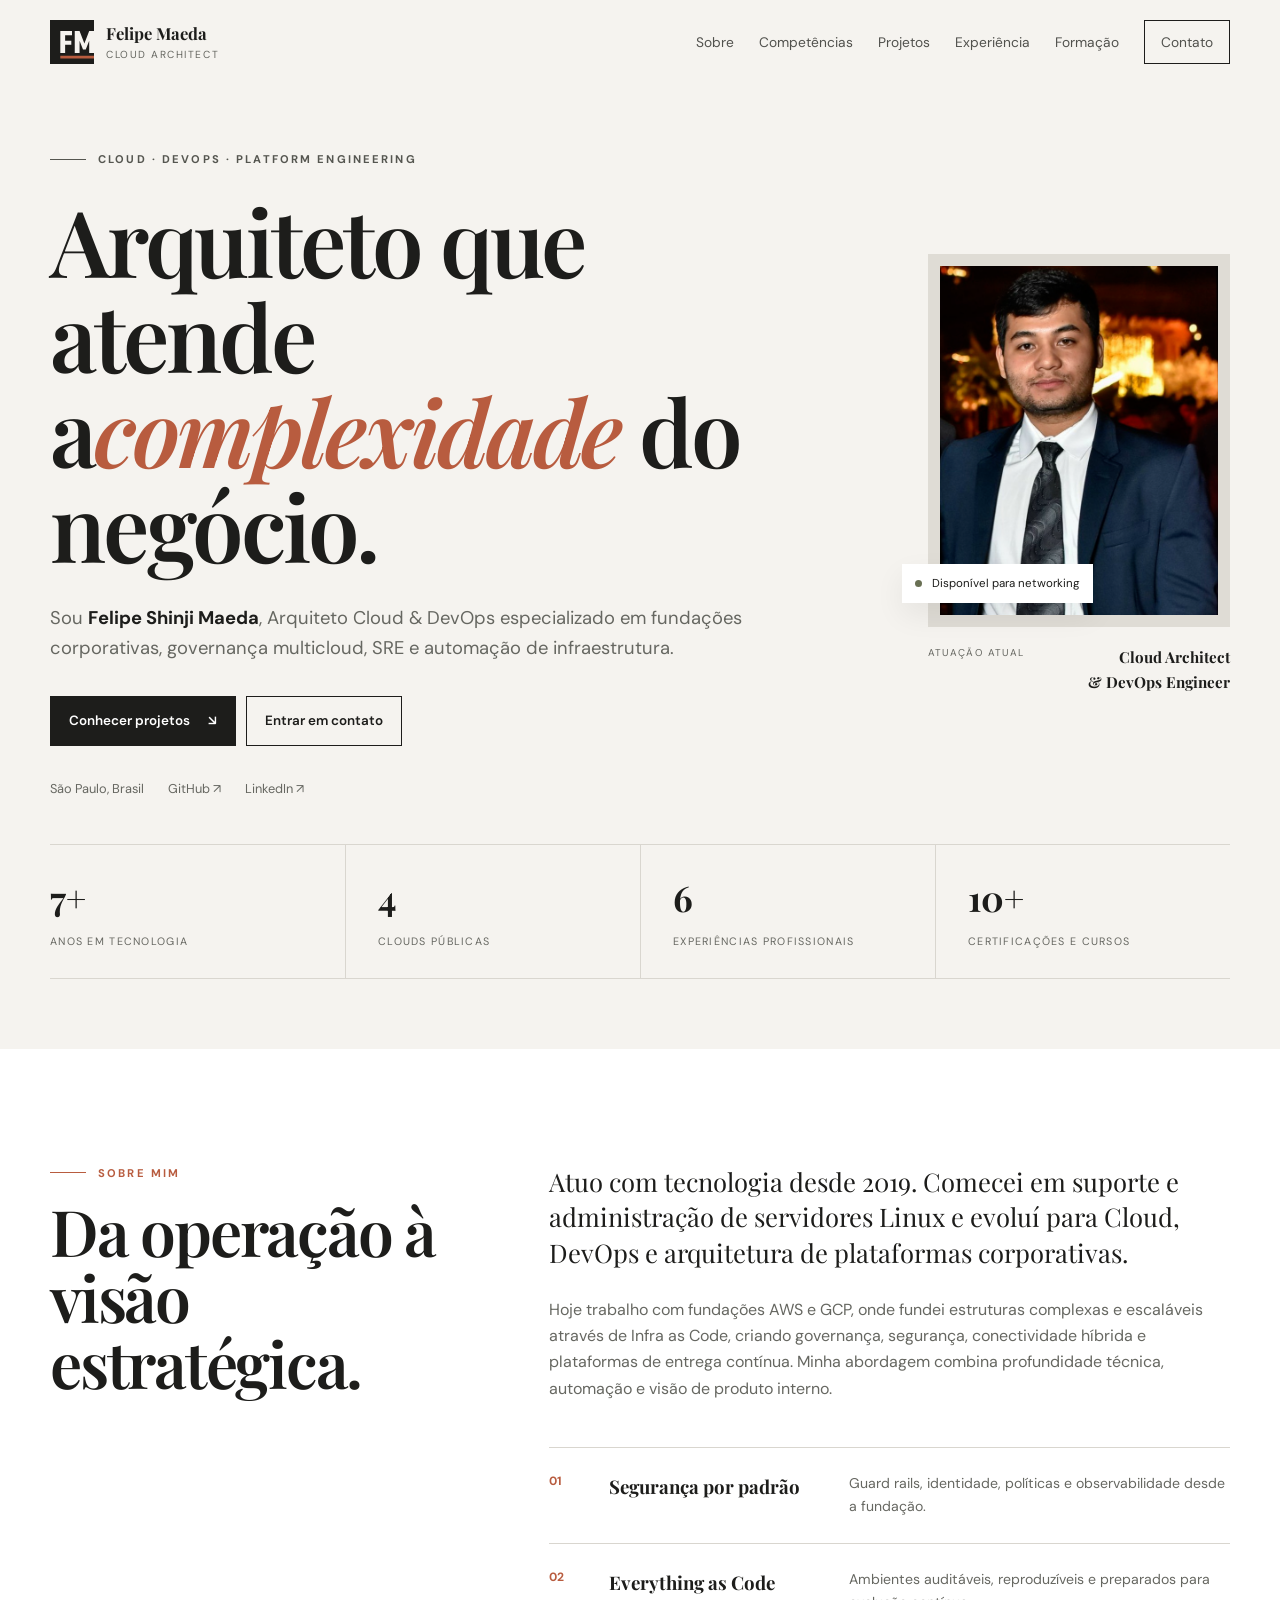
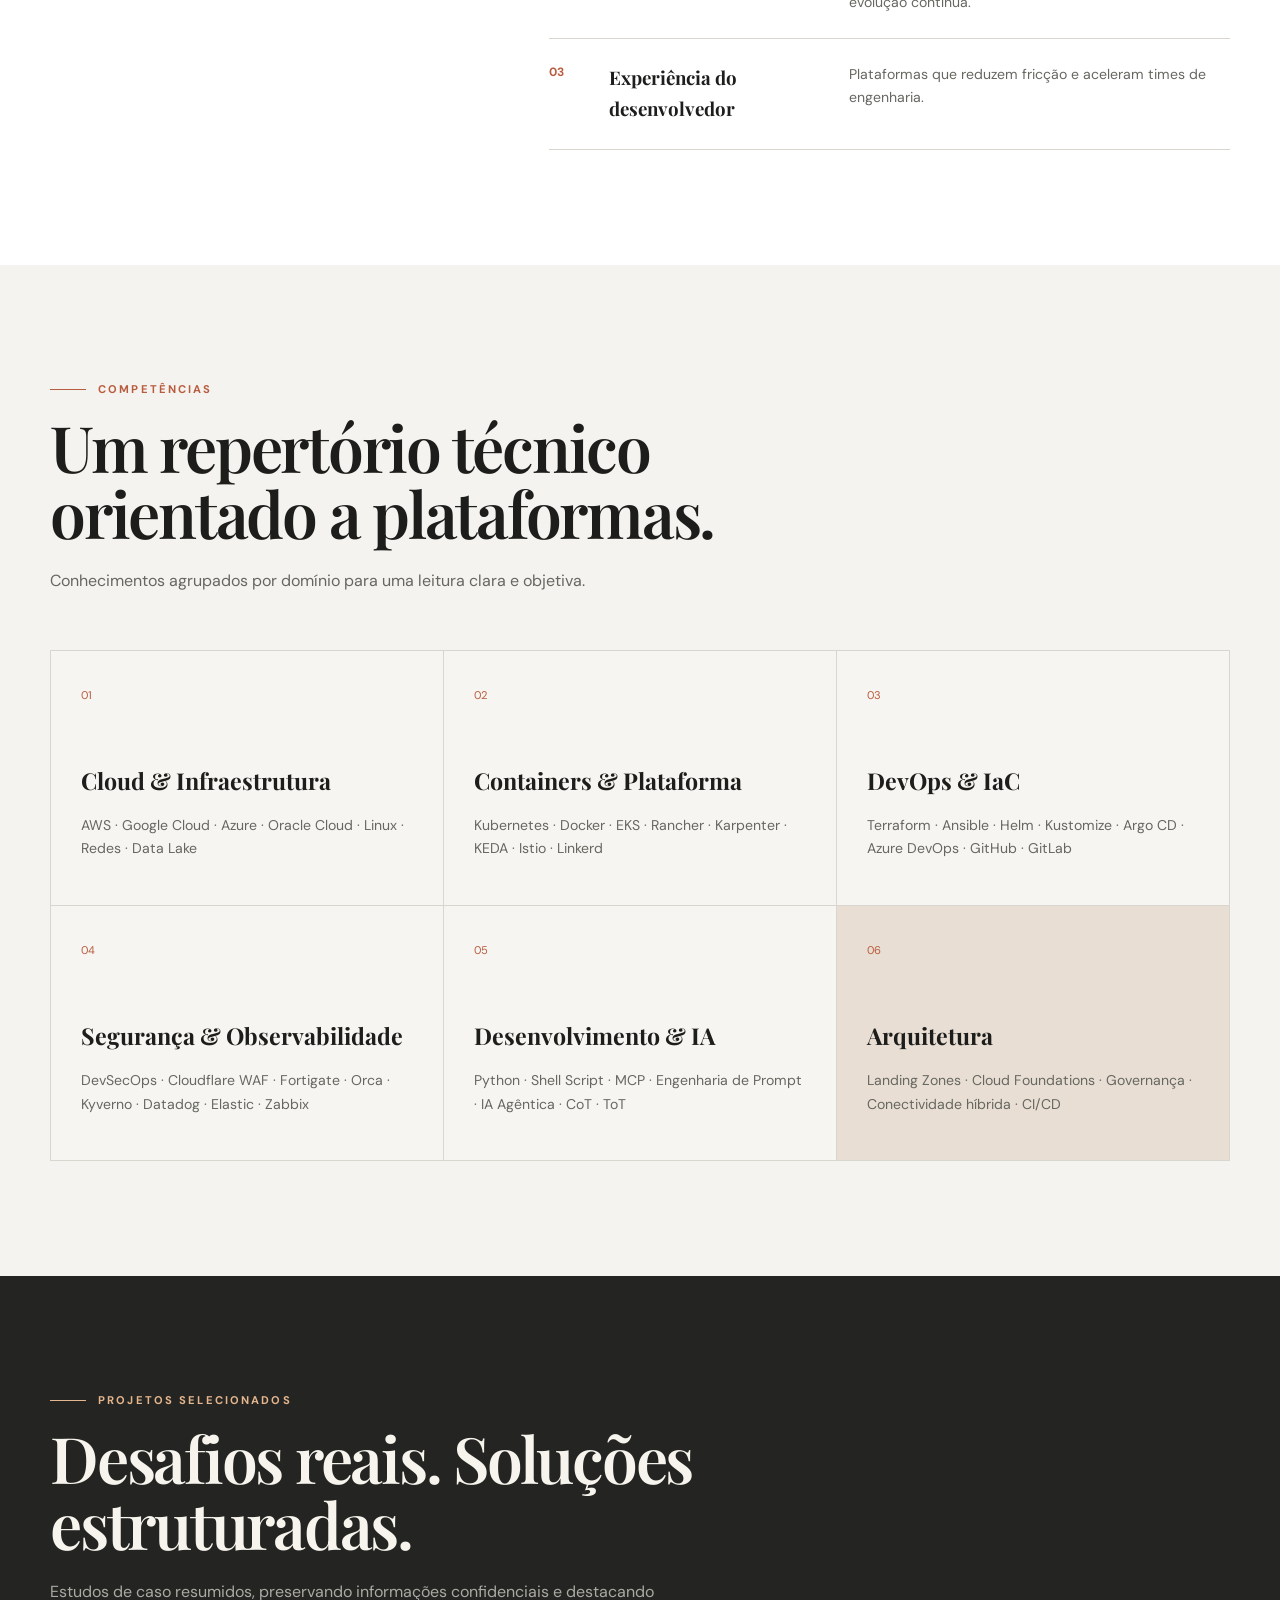
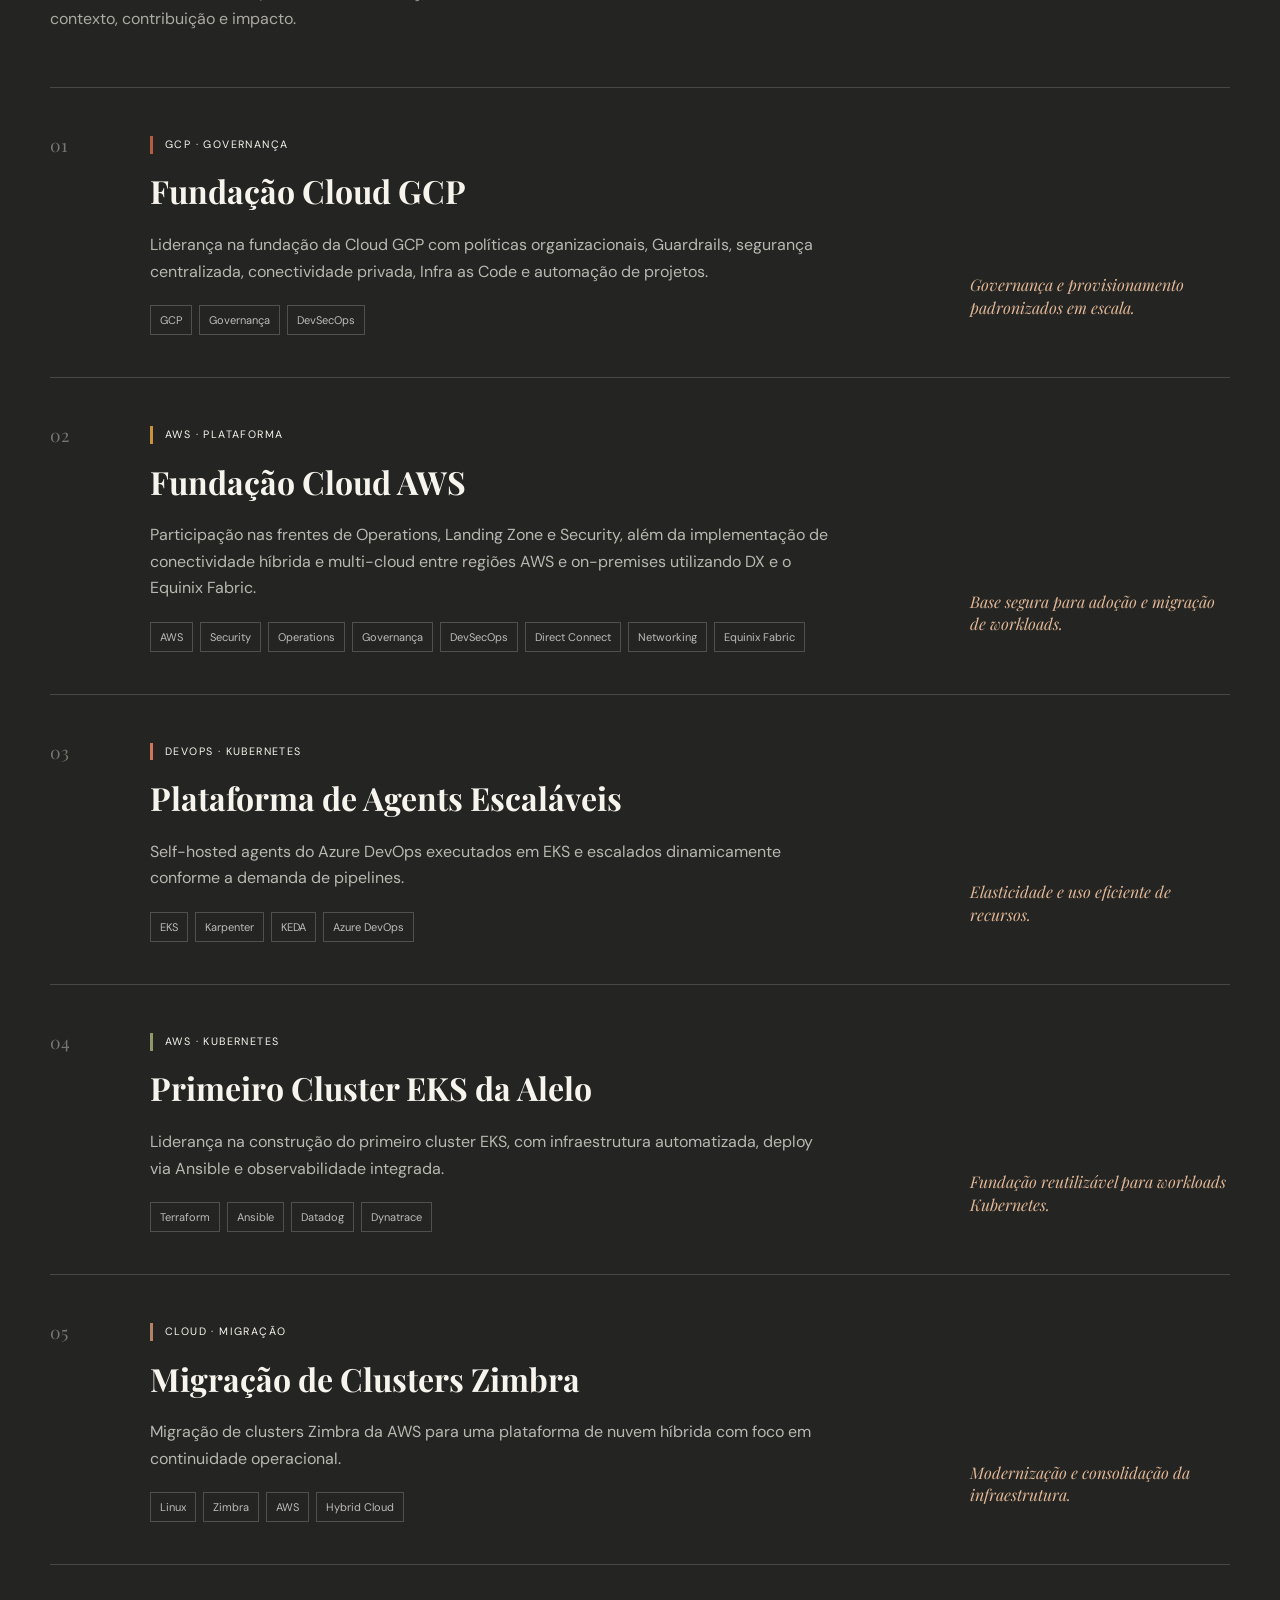
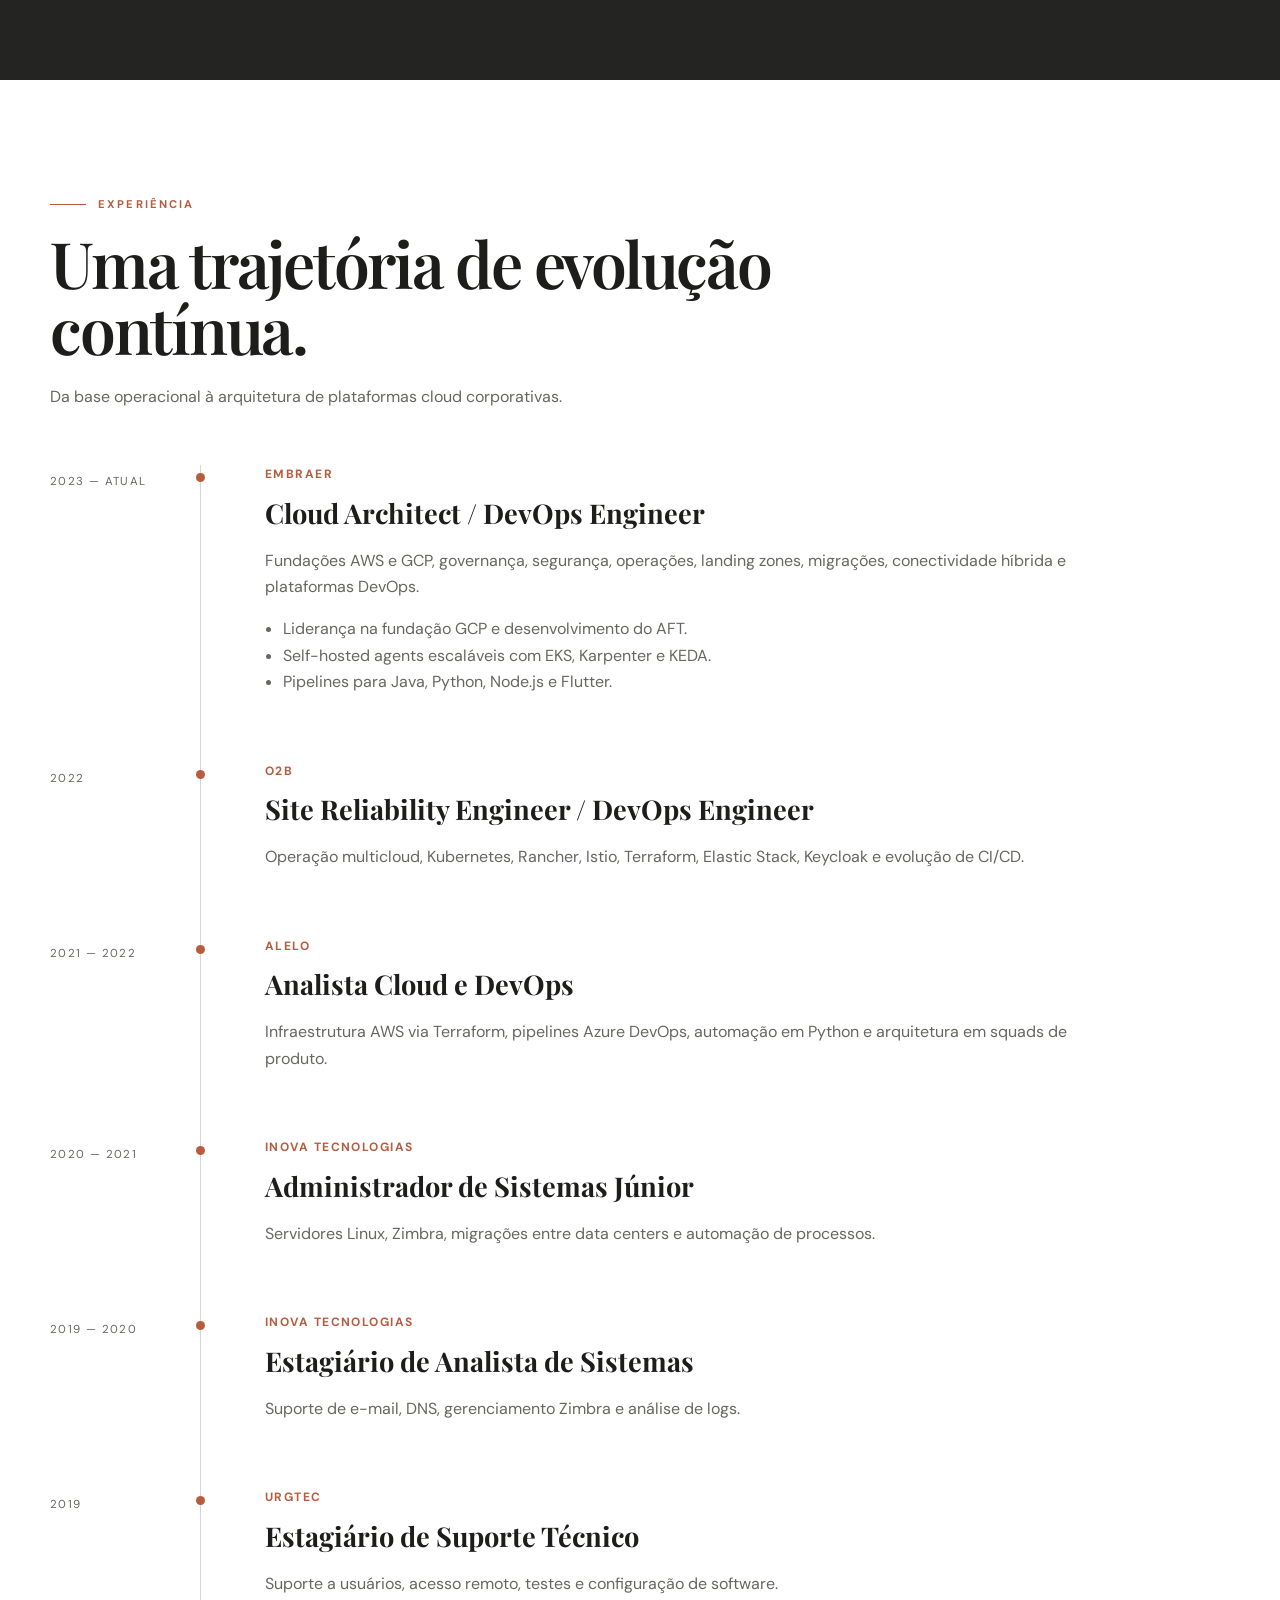
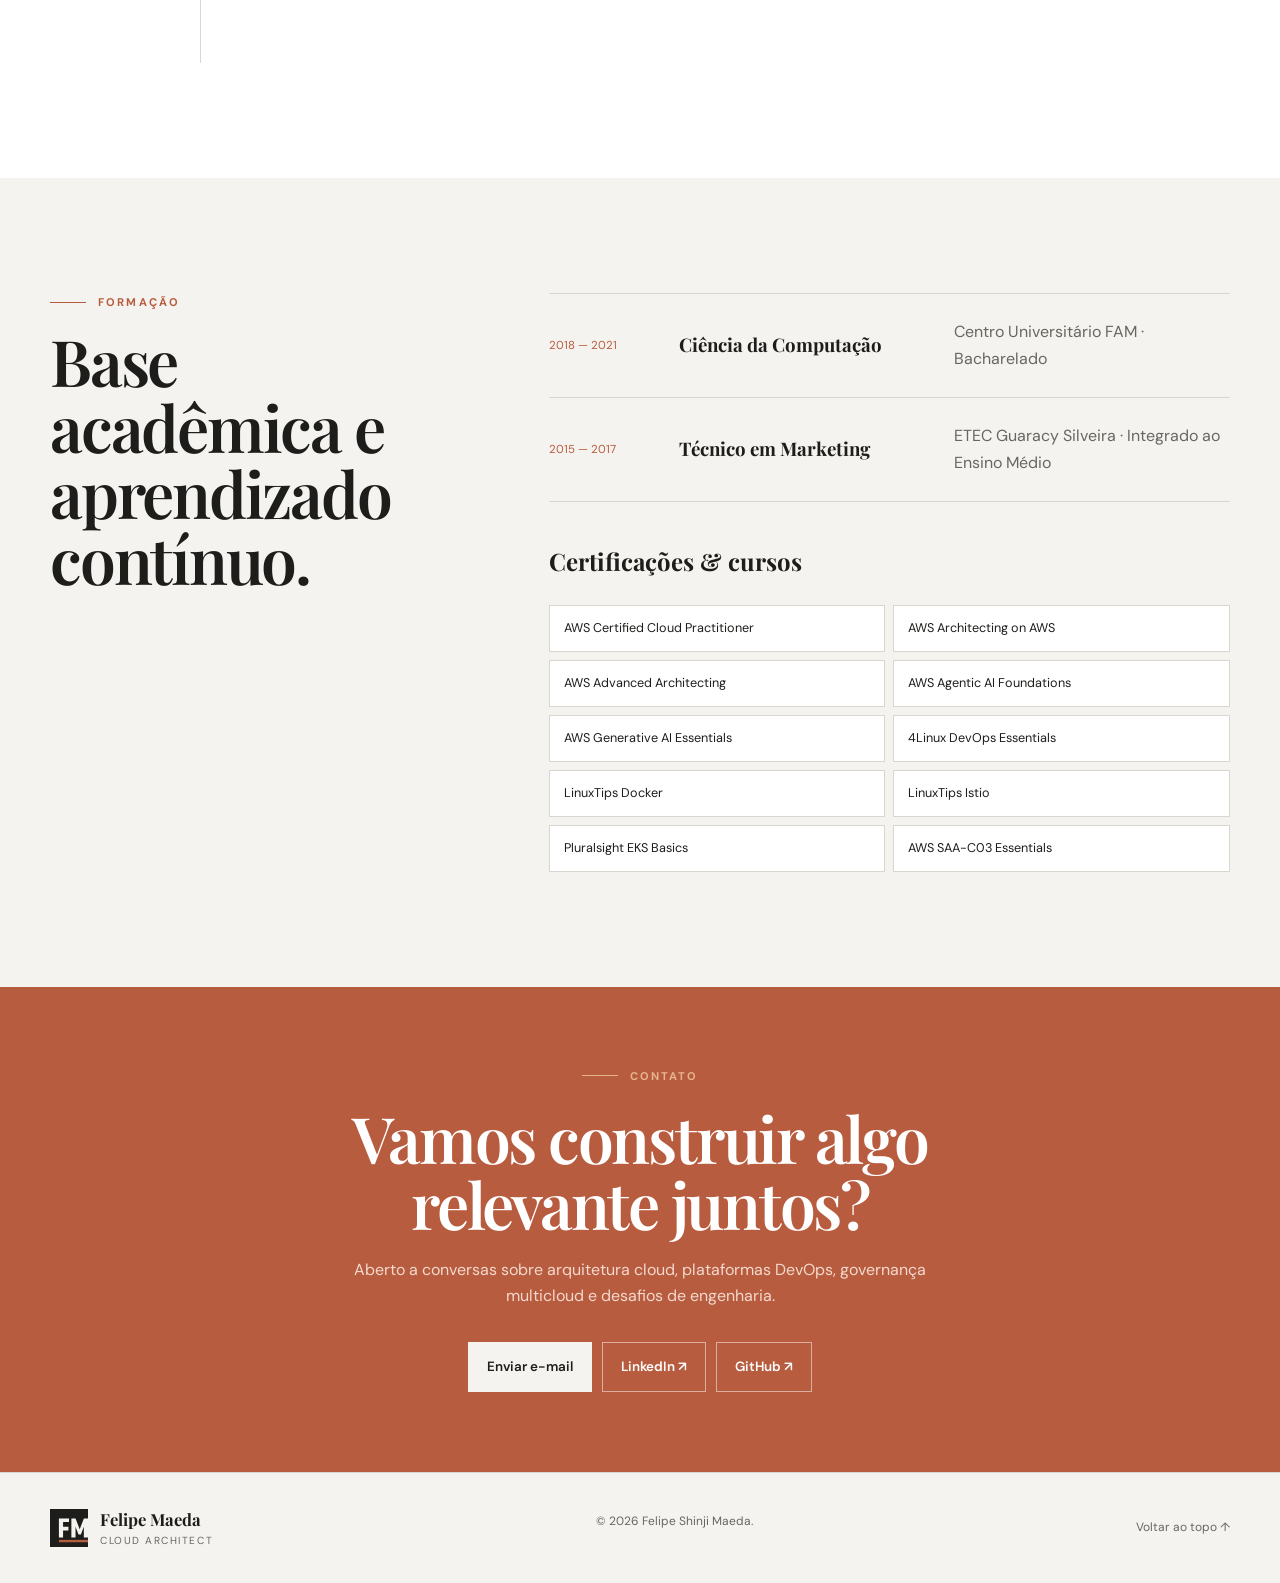
==== commit f774ef75: "Creating a new version of the Portfolio." ====
--- a/index.html
+++ b/index.html
@@ -1,5 +1,6 @@
 <!DOCTYPE html>
 <html lang="pt-BR">
+
 <head>
   <meta charset="UTF-8">
   <meta name="viewport" content="width=device-width, initial-scale=1.0">
@@ -12,10 +13,13 @@
   <link rel="icon" href="assets/favicon.svg" type="image/svg+xml">
   <link rel="preconnect" href="https://fonts.googleapis.com">
   <link rel="preconnect" href="https://fonts.gstatic.com" crossorigin>
-  <link href="https://fonts.googleapis.com/css2?family=DM+Sans:wght@400;500;600;700&family=Playfair+Display:ital,wght@0,600;0,700;1,600&display=swap" rel="stylesheet">
+  <link
+    href="https://fonts.googleapis.com/css2?family=DM+Sans:wght@400;500;600;700&family=Playfair+Display:ital,wght@0,600;0,700;1,600&display=swap"
+    rel="stylesheet">
   <link rel="stylesheet" href="css/style.css">
   <script src="js/main.js" defer></script>
 </head>
+
 <body>
   <a class="skip-link" href="#conteudo">Pular para o conteúdo</a>
 
@@ -30,7 +34,8 @@
       </button>
       <nav class="main-nav" id="main-menu" aria-label="Navegação principal">
         <a href="#sobre">Sobre</a><a href="#competencias">Competências</a><a href="#projetos">Projetos</a>
-        <a href="#experiencia">Experiência</a><a href="#formacao">Formação</a><a class="nav-cta" href="#contato">Contato</a>
+        <a href="#experiencia">Experiência</a><a href="#formacao">Formação</a><a class="nav-cta"
+          href="#contato">Contato</a>
       </nav>
     </div>
   </header>
@@ -40,8 +45,9 @@
       <div class="container hero-grid">
         <div class="hero-copy reveal">
           <p class="overline"><span></span> Cloud · DevOps · Platform Engineering</p>
-          <h1>Arquitetura que transforma <em>complexidade</em> em plataforma.</h1>
-          <p class="hero-lead">Sou <strong>Felipe Shinji Maeda</strong>, Arquiteto Cloud & DevOps especializado em fundações corporativas, governança multicloud, Kubernetes e automação de infraestrutura.</p>
+          <h1>Arquiteto que atende a<em>complexidade</em> do negócio.</h1>
+          <p class="hero-lead">Sou <strong>Felipe Shinji Maeda</strong>, Arquiteto Cloud & DevOps especializado em
+            fundações corporativas, governança multicloud, SRE e automação de infraestrutura.</p>
           <div class="hero-actions">
             <a class="button button-dark" href="#projetos">Conhecer projetos <span>↘</span></a>
             <a class="button button-light" href="mailto:maedaxd@gmail.com">Entrar em contato</a>
@@ -72,14 +78,29 @@
 
     <section class="section section-white" id="sobre">
       <div class="container two-column">
-        <div class="section-heading reveal"><p class="overline warm"><span></span> Sobre mim</p><h2>Da operação à visão estratégica.</h2></div>
+        <div class="section-heading reveal">
+          <p class="overline warm"><span></span> Sobre mim</p>
+          <h2>Da operação à visão estratégica.</h2>
+        </div>
         <div class="about-copy reveal">
-          <p class="large-copy">Atuo em tecnologia desde 2019. Comecei em suporte e administração Linux e evoluí para Cloud, DevOps e arquitetura de plataformas corporativas.</p>
-          <p>Hoje trabalho com fundações AWS e GCP, governança, segurança, infraestrutura como código, conectividade híbrida e plataformas de entrega contínua. Minha abordagem combina profundidade técnica, automação e visão de produto interno.</p>
+          <p class="large-copy">Atuo com tecnologia desde 2019. Comecei em suporte e administração de servidores Linux e
+            evoluí para Cloud, DevOps e arquitetura de plataformas corporativas.</p>
+          <p>Hoje trabalho com fundações AWS e GCP, onde fundei estruturas complexas e escaláveis através de Infra as
+            Code, criando governança, segurança, conectividade híbrida e plataformas de entrega contínua. Minha
+            abordagem combina profundidade técnica, automação e visão de produto interno.</p>
           <div class="principles">
-            <article><b>01</b><h3>Segurança por padrão</h3><p>Guard rails, identidade, políticas e observabilidade desde a fundação.</p></article>
-            <article><b>02</b><h3>Everything as Code</h3><p>Ambientes auditáveis, reproduzíveis e preparados para evolução contínua.</p></article>
-            <article><b>03</b><h3>Experiência do desenvolvedor</h3><p>Plataformas que reduzem fricção e aceleram times de engenharia.</p></article>
+            <article><b>01</b>
+              <h3>Segurança por padrão</h3>
+              <p>Guard rails, identidade, políticas e observabilidade desde a fundação.</p>
+            </article>
+            <article><b>02</b>
+              <h3>Everything as Code</h3>
+              <p>Ambientes auditáveis, reproduzíveis e preparados para evolução contínua.</p>
+            </article>
+            <article><b>03</b>
+              <h3>Experiência do desenvolvedor</h3>
+              <p>Plataformas que reduzem fricção e aceleram times de engenharia.</p>
+            </article>
           </div>
         </div>
       </div>
@@ -87,61 +108,257 @@
 
     <section class="section" id="competencias">
       <div class="container">
-        <div class="section-heading wide reveal"><p class="overline warm"><span></span> Competências</p><h2>Um repertório técnico orientado a plataformas.</h2><p>Conhecimentos agrupados por domínio para uma leitura clara e objetiva.</p></div>
+        <div class="section-heading wide reveal">
+          <p class="overline warm"><span></span> Competências</p>
+          <h2>Um repertório técnico orientado a plataformas.</h2>
+          <p>Conhecimentos agrupados por domínio para uma leitura clara e objetiva.</p>
+        </div>
         <div class="skills-grid">
-          <article class="skill-card reveal"><span class="skill-number">01</span><h3>Cloud & Infraestrutura</h3><p>AWS · Google Cloud · Azure · Oracle Cloud · Linux · Redes · Data Lake</p></article>
-          <article class="skill-card reveal"><span class="skill-number">02</span><h3>Containers & Plataforma</h3><p>Kubernetes · Docker · EKS · Rancher · Karpenter · KEDA · Istio · Linkerd</p></article>
-          <article class="skill-card reveal"><span class="skill-number">03</span><h3>DevOps & IaC</h3><p>Terraform · Ansible · Helm · Kustomize · Argo CD · Azure DevOps · GitHub · GitLab</p></article>
-          <article class="skill-card reveal"><span class="skill-number">04</span><h3>Segurança & Observabilidade</h3><p>DevSecOps · Cloudflare WAF · Fortigate · Orca · Kyverno · Datadog · Elastic · Zabbix</p></article>
-          <article class="skill-card reveal"><span class="skill-number">05</span><h3>Desenvolvimento & IA</h3><p>Python · Shell Script · MCP · Engenharia de Prompt · IA Agêntica · CoT · ToT</p></article>
-          <article class="skill-card skill-card-accent reveal"><span class="skill-number">06</span><h3>Arquitetura</h3><p>Landing Zones · Cloud Foundations · Governança · Conectividade híbrida · CI/CD</p></article>
+          <article class="skill-card reveal"><span class="skill-number">01</span>
+            <h3>Cloud & Infraestrutura</h3>
+            <p>AWS · Google Cloud · Azure · Oracle Cloud · Linux · Redes · Data Lake</p>
+          </article>
+          <article class="skill-card reveal"><span class="skill-number">02</span>
+            <h3>Containers & Plataforma</h3>
+            <p>Kubernetes · Docker · EKS · Rancher · Karpenter · KEDA · Istio · Linkerd</p>
+          </article>
+          <article class="skill-card reveal"><span class="skill-number">03</span>
+            <h3>DevOps & IaC</h3>
+            <p>Terraform · Ansible · Helm · Kustomize · Argo CD · Azure DevOps · GitHub · GitLab</p>
+          </article>
+          <article class="skill-card reveal"><span class="skill-number">04</span>
+            <h3>Segurança & Observabilidade</h3>
+            <p>DevSecOps · Cloudflare WAF · Fortigate · Orca · Kyverno · Datadog · Elastic · Zabbix</p>
+          </article>
+          <article class="skill-card reveal"><span class="skill-number">05</span>
+            <h3>Desenvolvimento & IA</h3>
+            <p>Python · Shell Script · MCP · Engenharia de Prompt · IA Agêntica · CoT · ToT</p>
+          </article>
+          <article class="skill-card skill-card-accent reveal"><span class="skill-number">06</span>
+            <h3>Arquitetura</h3>
+            <p>Landing Zones · Cloud Foundations · Governança · Conectividade híbrida · CI/CD</p>
+          </article>
         </div>
       </div>
     </section>
 
     <section class="section section-dark" id="projetos">
       <div class="container">
-        <div class="section-heading wide reveal"><p class="overline light"><span></span> Projetos selecionados</p><h2>Desafios reais. Soluções estruturadas.</h2><p>Estudos de caso resumidos, preservando informações confidenciais e destacando contexto, contribuição e impacto.</p></div>
+        <div class="section-heading wide reveal">
+          <p class="overline light"><span></span> Projetos selecionados</p>
+          <h2>Desafios reais. Soluções estruturadas.</h2>
+          <p>Estudos de caso resumidos, preservando informações confidenciais e destacando contexto, contribuição e
+            impacto.</p>
+        </div>
         <div class="project-list">
-          <article class="project reveal"><div class="project-index">01</div><div class="project-main"><p class="project-tag gcp">GCP · Governança</p><h3>Fundação Cloud GCP Corporativa</h3><p>Desenho e liderança de fundação enterprise com políticas organizacionais, guard rails, segurança centralizada, conectividade privada, KMS, secrets e automação de projetos.</p><ul><li>GCP</li><li>Terraform</li><li>Org Policies</li><li>KMS</li></ul></div><p class="project-result">Governança e provisionamento padronizados em escala.</p></article>
-          <article class="project reveal"><div class="project-index">02</div><div class="project-main"><p class="project-tag aws">AWS · Plataforma</p><h3>Landing Zone e Fundação AWS</h3><p>Participação nas frentes de Operations, Landing Zone e Security, além da implementação de conectividade híbrida entre regiões AWS e ambiente on-premises.</p><ul><li>AWS</li><li>Security</li><li>Operations</li><li>Direct Connect</li></ul></div><p class="project-result">Base segura para adoção e migração de workloads.</p></article>
-          <article class="project reveal"><div class="project-index">03</div><div class="project-main"><p class="project-tag devops">DevOps · Kubernetes</p><h3>Plataforma de Agents Escaláveis</h3><p>Self-hosted agents do Azure DevOps executados em EKS e escalados dinamicamente conforme a demanda de pipelines.</p><ul><li>EKS</li><li>Karpenter</li><li>KEDA</li><li>Azure DevOps</li></ul></div><p class="project-result">Elasticidade e uso eficiente de recursos.</p></article>
-          <article class="project reveal"><div class="project-index">04</div><div class="project-main"><p class="project-tag eks">AWS · Kubernetes</p><h3>Primeiro Cluster EKS da Alelo</h3><p>Liderança na construção do primeiro cluster EKS, com infraestrutura automatizada, deploy via Ansible e observabilidade integrada.</p><ul><li>Terraform</li><li>Ansible</li><li>Datadog</li><li>Dynatrace</li></ul></div><p class="project-result">Fundação reutilizável para workloads Kubernetes.</p></article>
-          <article class="project reveal"><div class="project-index">05</div><div class="project-main"><p class="project-tag migration">Cloud · Migração</p><h3>Migração de Clusters Zimbra</h3><p>Migração de clusters Zimbra da AWS para uma plataforma de nuvem híbrida com foco em continuidade operacional.</p><ul><li>Linux</li><li>Zimbra</li><li>AWS</li><li>Hybrid Cloud</li></ul></div><p class="project-result">Modernização e consolidação da infraestrutura.</p></article>
+          <article class="project reveal">
+            <div class="project-index">01</div>
+            <div class="project-main">
+              <p class="project-tag gcp">GCP · Governança</p>
+              <h3>Fundação Cloud GCP</h3>
+              <p>Liderança na fundação da Cloud GCP com políticas organizacionais, Guardrails, segurança centralizada,
+                conectividade privada, Infra as Code e automação de projetos.</p>
+              <ul>
+                <li>GCP</li>
+                <li>Governança</li>
+                <li>DevSecOps</li>
+              </ul>
+            </div>
+            <p class="project-result">Governança e provisionamento padronizados em escala.</p>
+          </article>
+          <article class="project reveal">
+            <div class="project-index">02</div>
+            <div class="project-main">
+              <p class="project-tag aws">AWS · Plataforma</p>
+              <h3>Fundação Cloud AWS</h3>
+              <p>Participação nas frentes de Operations, Landing Zone e Security, além da implementação de conectividade
+                híbrida e multi-cloud entre regiões AWS e on-premises utilizando DX e o Equinix Fabric.</p>
+              <ul>
+                <li>AWS</li>
+                <li>Security</li>
+                <li>Operations</li>
+                <li>Governança</li>
+                <li>DevSecOps</li>
+                <li>Direct Connect</li>
+                <li>Networking</li>
+                <li>Equinix Fabric</li>
+              </ul>
+            </div>
+            <p class="project-result">Base segura para adoção e migração de workloads.</p>
+          </article>
+          <article class="project reveal">
+            <div class="project-index">03</div>
+            <div class="project-main">
+              <p class="project-tag devops">DevOps · Kubernetes</p>
+              <h3>Plataforma de Agents Escaláveis</h3>
+              <p>Self-hosted agents do Azure DevOps executados em EKS e escalados dinamicamente conforme a demanda de
+                pipelines.</p>
+              <ul>
+                <li>EKS</li>
+                <li>Karpenter</li>
+                <li>KEDA</li>
+                <li>Azure DevOps</li>
+              </ul>
+            </div>
+            <p class="project-result">Elasticidade e uso eficiente de recursos.</p>
+          </article>
+          <article class="project reveal">
+            <div class="project-index">04</div>
+            <div class="project-main">
+              <p class="project-tag eks">AWS · Kubernetes</p>
+              <h3>Primeiro Cluster EKS da Alelo</h3>
+              <p>Liderança na construção do primeiro cluster EKS, com infraestrutura automatizada, deploy via Ansible e
+                observabilidade integrada.</p>
+              <ul>
+                <li>Terraform</li>
+                <li>Ansible</li>
+                <li>Datadog</li>
+                <li>Dynatrace</li>
+              </ul>
+            </div>
+            <p class="project-result">Fundação reutilizável para workloads Kubernetes.</p>
+          </article>
+          <article class="project reveal">
+            <div class="project-index">05</div>
+            <div class="project-main">
+              <p class="project-tag migration">Cloud · Migração</p>
+              <h3>Migração de Clusters Zimbra</h3>
+              <p>Migração de clusters Zimbra da AWS para uma plataforma de nuvem híbrida com foco em continuidade
+                operacional.</p>
+              <ul>
+                <li>Linux</li>
+                <li>Zimbra</li>
+                <li>AWS</li>
+                <li>Hybrid Cloud</li>
+              </ul>
+            </div>
+            <p class="project-result">Modernização e consolidação da infraestrutura.</p>
+          </article>
         </div>
       </div>
     </section>
 
     <section class="section section-white" id="experiencia">
       <div class="container">
-        <div class="section-heading wide reveal"><p class="overline warm"><span></span> Experiência</p><h2>Uma trajetória de evolução contínua.</h2><p>Da base operacional à arquitetura de plataformas cloud corporativas.</p></div>
+        <div class="section-heading wide reveal">
+          <p class="overline warm"><span></span> Experiência</p>
+          <h2>Uma trajetória de evolução contínua.</h2>
+          <p>Da base operacional à arquitetura de plataformas cloud corporativas.</p>
+        </div>
         <div class="timeline">
-          <article class="timeline-item reveal"><div class="timeline-period">2023 — Atual</div><div class="timeline-marker"></div><div class="timeline-content"><p class="company">Embraer</p><h3>Cloud Architect / DevOps Engineer</h3><p>Fundações AWS e GCP, governança, segurança, operações, landing zones, migrações, conectividade híbrida e plataformas DevOps.</p><ul><li>Liderança na fundação GCP e desenvolvimento do AFT.</li><li>Self-hosted agents escaláveis com EKS, Karpenter e KEDA.</li><li>Pipelines para Java, Python, Node.js e Flutter.</li></ul></div></article>
-          <article class="timeline-item reveal"><div class="timeline-period">2022</div><div class="timeline-marker"></div><div class="timeline-content"><p class="company">O2B</p><h3>Site Reliability Engineer / DevOps Engineer</h3><p>Operação multicloud, Kubernetes, Rancher, Istio, Terraform, Elastic Stack, Keycloak e evolução de CI/CD.</p></div></article>
-          <article class="timeline-item reveal"><div class="timeline-period">2021 — 2022</div><div class="timeline-marker"></div><div class="timeline-content"><p class="company">Alelo</p><h3>Analista Cloud e DevOps</h3><p>Infraestrutura AWS via Terraform, pipelines Azure DevOps, automação em Python e arquitetura em squads de produto.</p></div></article>
-          <article class="timeline-item reveal"><div class="timeline-period">2020 — 2021</div><div class="timeline-marker"></div><div class="timeline-content"><p class="company">Inova Tecnologias</p><h3>Administrador de Sistemas Júnior</h3><p>Servidores Linux, Zimbra, migrações entre data centers e automação de processos.</p></div></article>
-          <article class="timeline-item reveal"><div class="timeline-period">2019 — 2020</div><div class="timeline-marker"></div><div class="timeline-content"><p class="company">Inova Tecnologias</p><h3>Estagiário de Analista de Sistemas</h3><p>Suporte de e-mail, DNS, gerenciamento Zimbra e análise de logs.</p></div></article>
-          <article class="timeline-item reveal"><div class="timeline-period">2019</div><div class="timeline-marker"></div><div class="timeline-content"><p class="company">Urgtec</p><h3>Estagiário de Suporte Técnico</h3><p>Suporte a usuários, acesso remoto, testes e configuração de software.</p></div></article>
+          <article class="timeline-item reveal">
+            <div class="timeline-period">2023 — Atual</div>
+            <div class="timeline-marker"></div>
+            <div class="timeline-content">
+              <p class="company">Embraer</p>
+              <h3>Cloud Architect / DevOps Engineer</h3>
+              <p>Fundações AWS e GCP, governança, segurança, operações, landing zones, migrações, conectividade híbrida
+                e plataformas DevOps.</p>
+              <ul>
+                <li>Liderança na fundação GCP e desenvolvimento do AFT.</li>
+                <li>Self-hosted agents escaláveis com EKS, Karpenter e KEDA.</li>
+                <li>Pipelines para Java, Python, Node.js e Flutter.</li>
+              </ul>
+            </div>
+          </article>
+          <article class="timeline-item reveal">
+            <div class="timeline-period">2022</div>
+            <div class="timeline-marker"></div>
+            <div class="timeline-content">
+              <p class="company">O2B</p>
+              <h3>Site Reliability Engineer / DevOps Engineer</h3>
+              <p>Operação multicloud, Kubernetes, Rancher, Istio, Terraform, Elastic Stack, Keycloak e evolução de
+                CI/CD.</p>
+            </div>
+          </article>
+          <article class="timeline-item reveal">
+            <div class="timeline-period">2021 — 2022</div>
+            <div class="timeline-marker"></div>
+            <div class="timeline-content">
+              <p class="company">Alelo</p>
+              <h3>Analista Cloud e DevOps</h3>
+              <p>Infraestrutura AWS via Terraform, pipelines Azure DevOps, automação em Python e arquitetura em squads
+                de produto.</p>
+            </div>
+          </article>
+          <article class="timeline-item reveal">
+            <div class="timeline-period">2020 — 2021</div>
+            <div class="timeline-marker"></div>
+            <div class="timeline-content">
+              <p class="company">Inova Tecnologias</p>
+              <h3>Administrador de Sistemas Júnior</h3>
+              <p>Servidores Linux, Zimbra, migrações entre data centers e automação de processos.</p>
+            </div>
+          </article>
+          <article class="timeline-item reveal">
+            <div class="timeline-period">2019 — 2020</div>
+            <div class="timeline-marker"></div>
+            <div class="timeline-content">
+              <p class="company">Inova Tecnologias</p>
+              <h3>Estagiário de Analista de Sistemas</h3>
+              <p>Suporte de e-mail, DNS, gerenciamento Zimbra e análise de logs.</p>
+            </div>
+          </article>
+          <article class="timeline-item reveal">
+            <div class="timeline-period">2019</div>
+            <div class="timeline-marker"></div>
+            <div class="timeline-content">
+              <p class="company">Urgtec</p>
+              <h3>Estagiário de Suporte Técnico</h3>
+              <p>Suporte a usuários, acesso remoto, testes e configuração de software.</p>
+            </div>
+          </article>
         </div>
       </div>
     </section>
 
     <section class="section" id="formacao">
       <div class="container education-layout">
-        <div class="section-heading reveal"><p class="overline warm"><span></span> Formação</p><h2>Base acadêmica e aprendizado contínuo.</h2></div>
+        <div class="section-heading reveal">
+          <p class="overline warm"><span></span> Formação</p>
+          <h2>Base acadêmica e aprendizado contínuo.</h2>
+        </div>
         <div class="education-content">
-          <article class="education reveal"><span>2018 — 2021</span><h3>Ciência da Computação</h3><p>Centro Universitário FAM · Bacharelado</p></article>
-          <article class="education reveal"><span>2015 — 2017</span><h3>Técnico em Marketing</h3><p>ETEC Guaracy Silveira · Integrado ao Ensino Médio</p></article>
-          <div class="certifications reveal"><h3>Certificações & cursos</h3><div class="cert-grid"><span>AWS Certified Cloud Practitioner</span><span>AWS Architecting on AWS</span><span>AWS Advanced Architecting</span><span>AWS Agentic AI Foundations</span><span>AWS Generative AI Essentials</span><span>4Linux DevOps Essentials</span><span>LinuxTips Docker</span><span>LinuxTips Istio</span><span>Pluralsight EKS Basics</span><span>AWS SAA-C03 Essentials</span></div></div>
+          <article class="education reveal"><span>2018 — 2021</span>
+            <h3>Ciência da Computação</h3>
+            <p>Centro Universitário FAM · Bacharelado</p>
+          </article>
+          <article class="education reveal"><span>2015 — 2017</span>
+            <h3>Técnico em Marketing</h3>
+            <p>ETEC Guaracy Silveira · Integrado ao Ensino Médio</p>
+          </article>
+          <div class="certifications reveal">
+            <h3>Certificações & cursos</h3>
+            <div class="cert-grid"><span>AWS Certified Cloud Practitioner</span><span>AWS Architecting on
+                AWS</span><span>AWS Advanced Architecting</span><span>AWS Agentic AI Foundations</span><span>AWS
+                Generative AI Essentials</span><span>4Linux DevOps Essentials</span><span>LinuxTips
+                Docker</span><span>LinuxTips Istio</span><span>Pluralsight EKS Basics</span><span>AWS SAA-C03
+                Essentials</span></div>
+          </div>
         </div>
       </div>
     </section>
 
     <section class="section contact-section" id="contato">
-      <div class="container contact-card reveal"><p class="overline light"><span></span> Contato</p><h2>Vamos construir algo relevante juntos?</h2><p>Aberto a conversas sobre arquitetura cloud, plataformas DevOps, governança multicloud e desafios de engenharia.</p><div class="hero-actions centered"><a class="button button-paper" href="mailto:maedaxd@gmail.com">Enviar e-mail</a><a class="button button-outline" href="https://www.linkedin.com/in/felipemaeda/" target="_blank" rel="noreferrer">LinkedIn ↗</a><a class="button button-outline" href="https://github.com/FelipeMaeda" target="_blank" rel="noreferrer">GitHub ↗</a></div></div>
+      <div class="container contact-card reveal">
+        <p class="overline light"><span></span> Contato</p>
+        <h2>Vamos construir algo relevante juntos?</h2>
+        <p>Aberto a conversas sobre arquitetura cloud, plataformas DevOps, governança multicloud e desafios de
+          engenharia.</p>
+        <div class="hero-actions centered"><a class="button button-paper" href="mailto:maedaxd@gmail.com">Enviar
+            e-mail</a><a class="button button-outline" href="https://www.linkedin.com/in/felipemaeda/" target="_blank"
+            rel="noreferrer">LinkedIn ↗</a><a class="button button-outline" href="https://github.com/FelipeMaeda"
+            target="_blank" rel="noreferrer">GitHub ↗</a></div>
+      </div>
     </section>
   </main>
 
-  <footer><div class="container footer-inner"><a class="brand footer-brand" href="#topo"><img src="assets/logo.svg" alt="" width="38" height="38"><span><strong>Felipe Maeda</strong><small>Cloud Architect</small></span></a><p>© <span id="current-year"></span> Felipe Shinji Maeda.</p><a href="#topo">Voltar ao topo ↑</a></div></footer>
+  <footer>
+    <div class="container footer-inner"><a class="brand footer-brand" href="#topo"><img src="assets/logo.svg" alt=""
+          width="38" height="38"><span><strong>Felipe Maeda</strong><small>Cloud Architect</small></span></a>
+      <p>© <span id="current-year"></span> Felipe Shinji Maeda.</p><a href="#topo">Voltar ao topo ↑</a>
+    </div>
+  </footer>
 </body>
+
 </html>
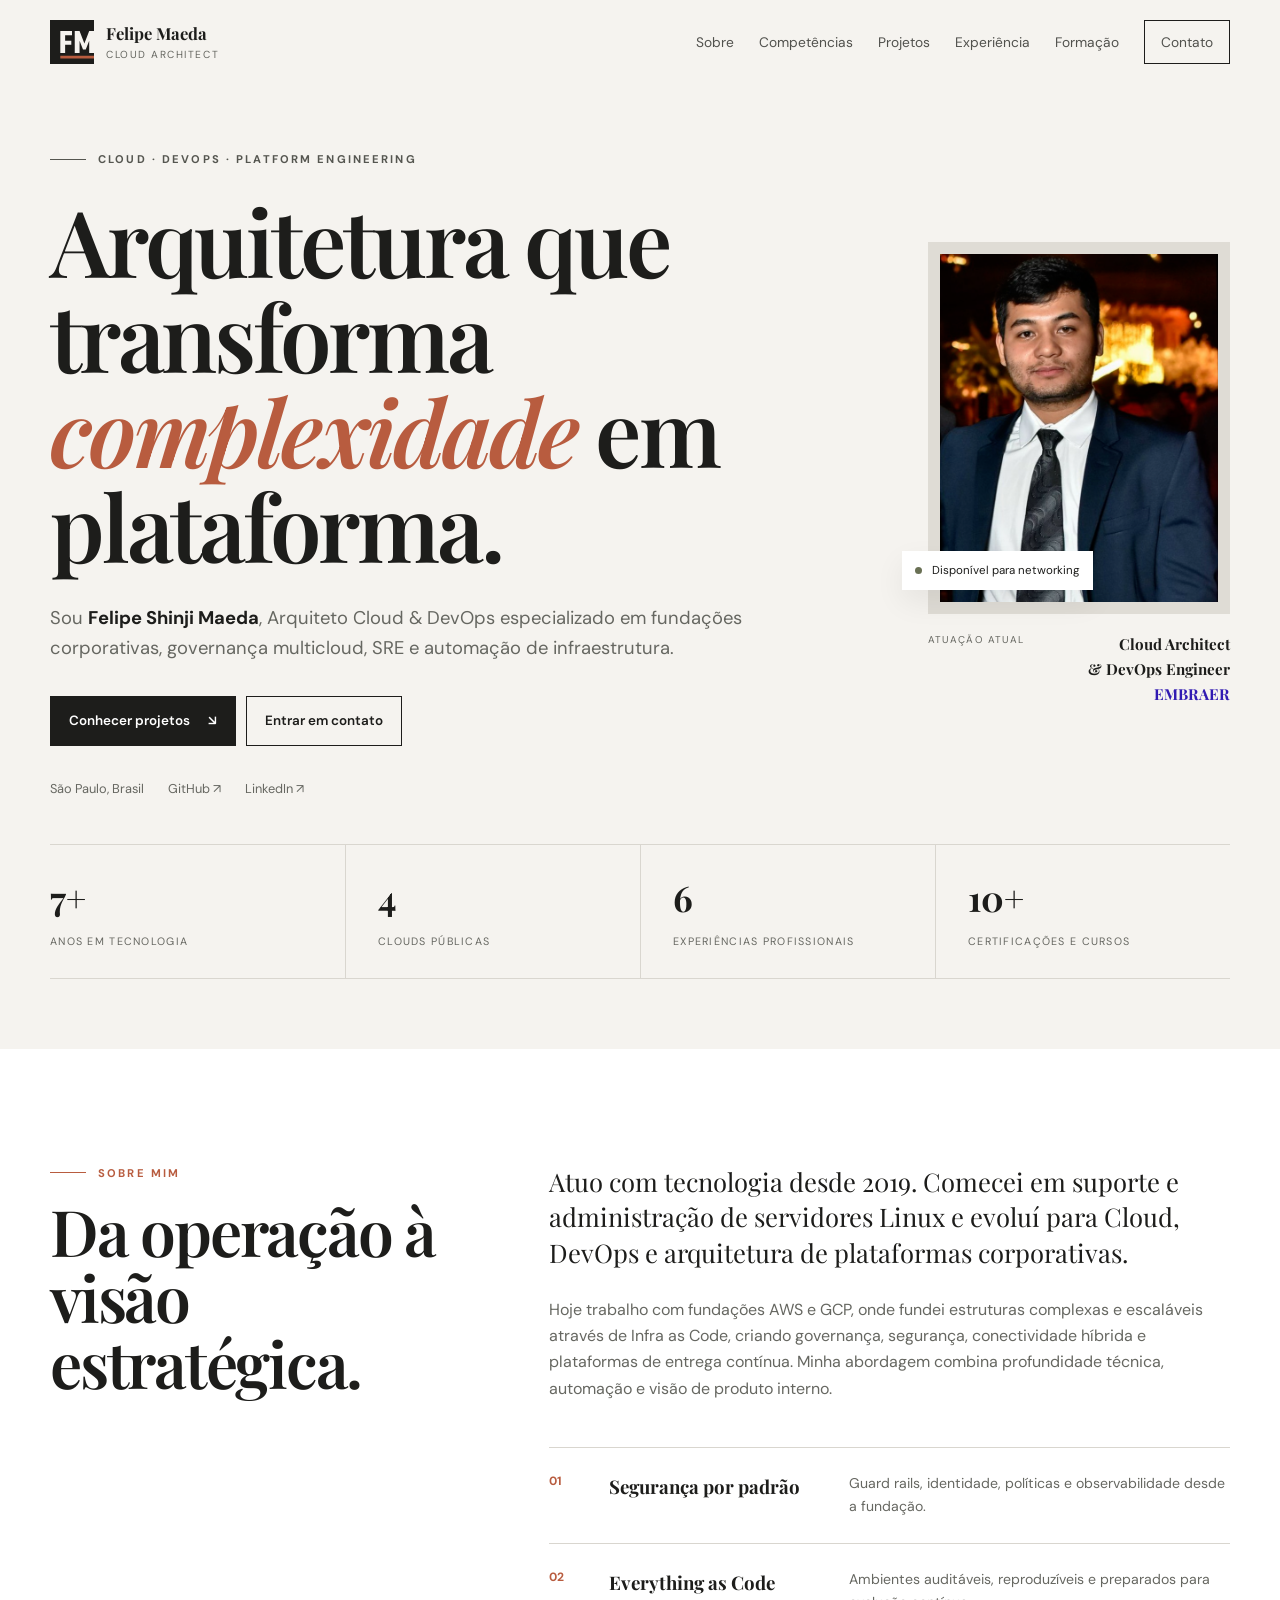
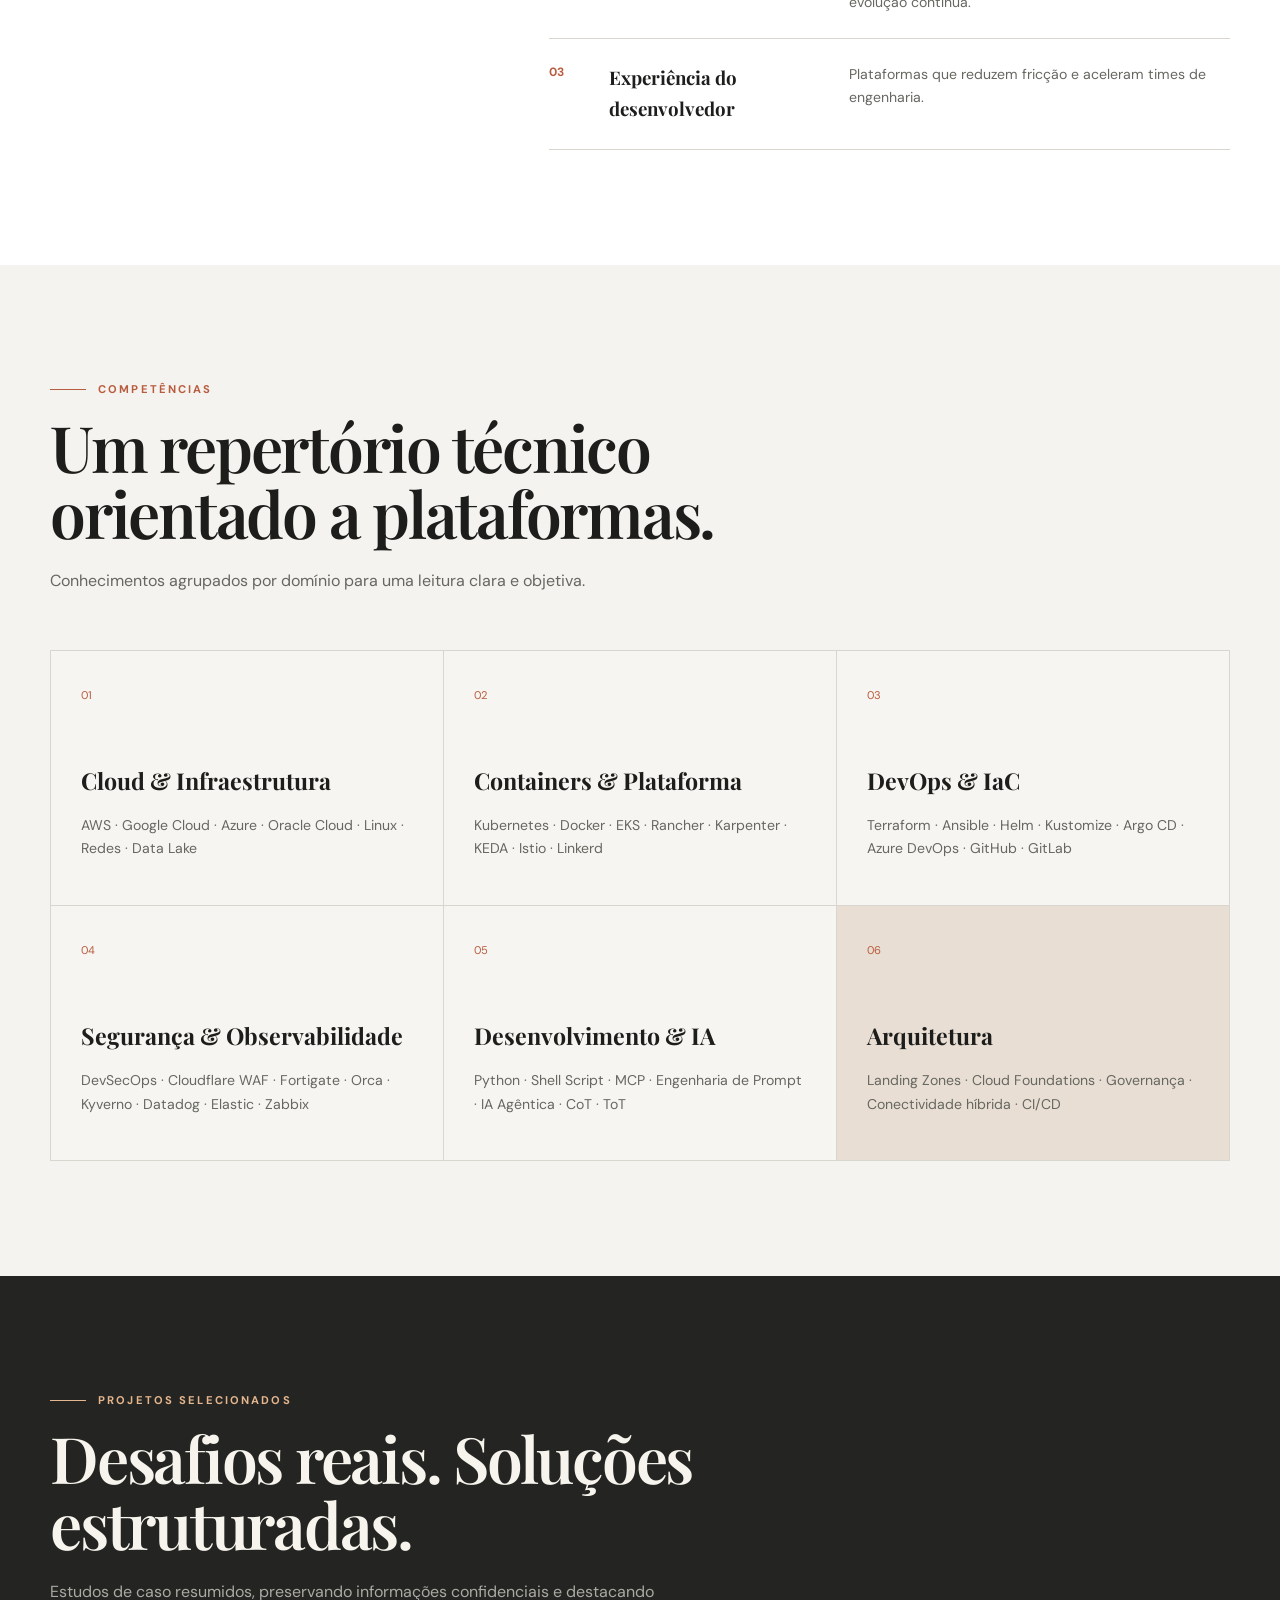
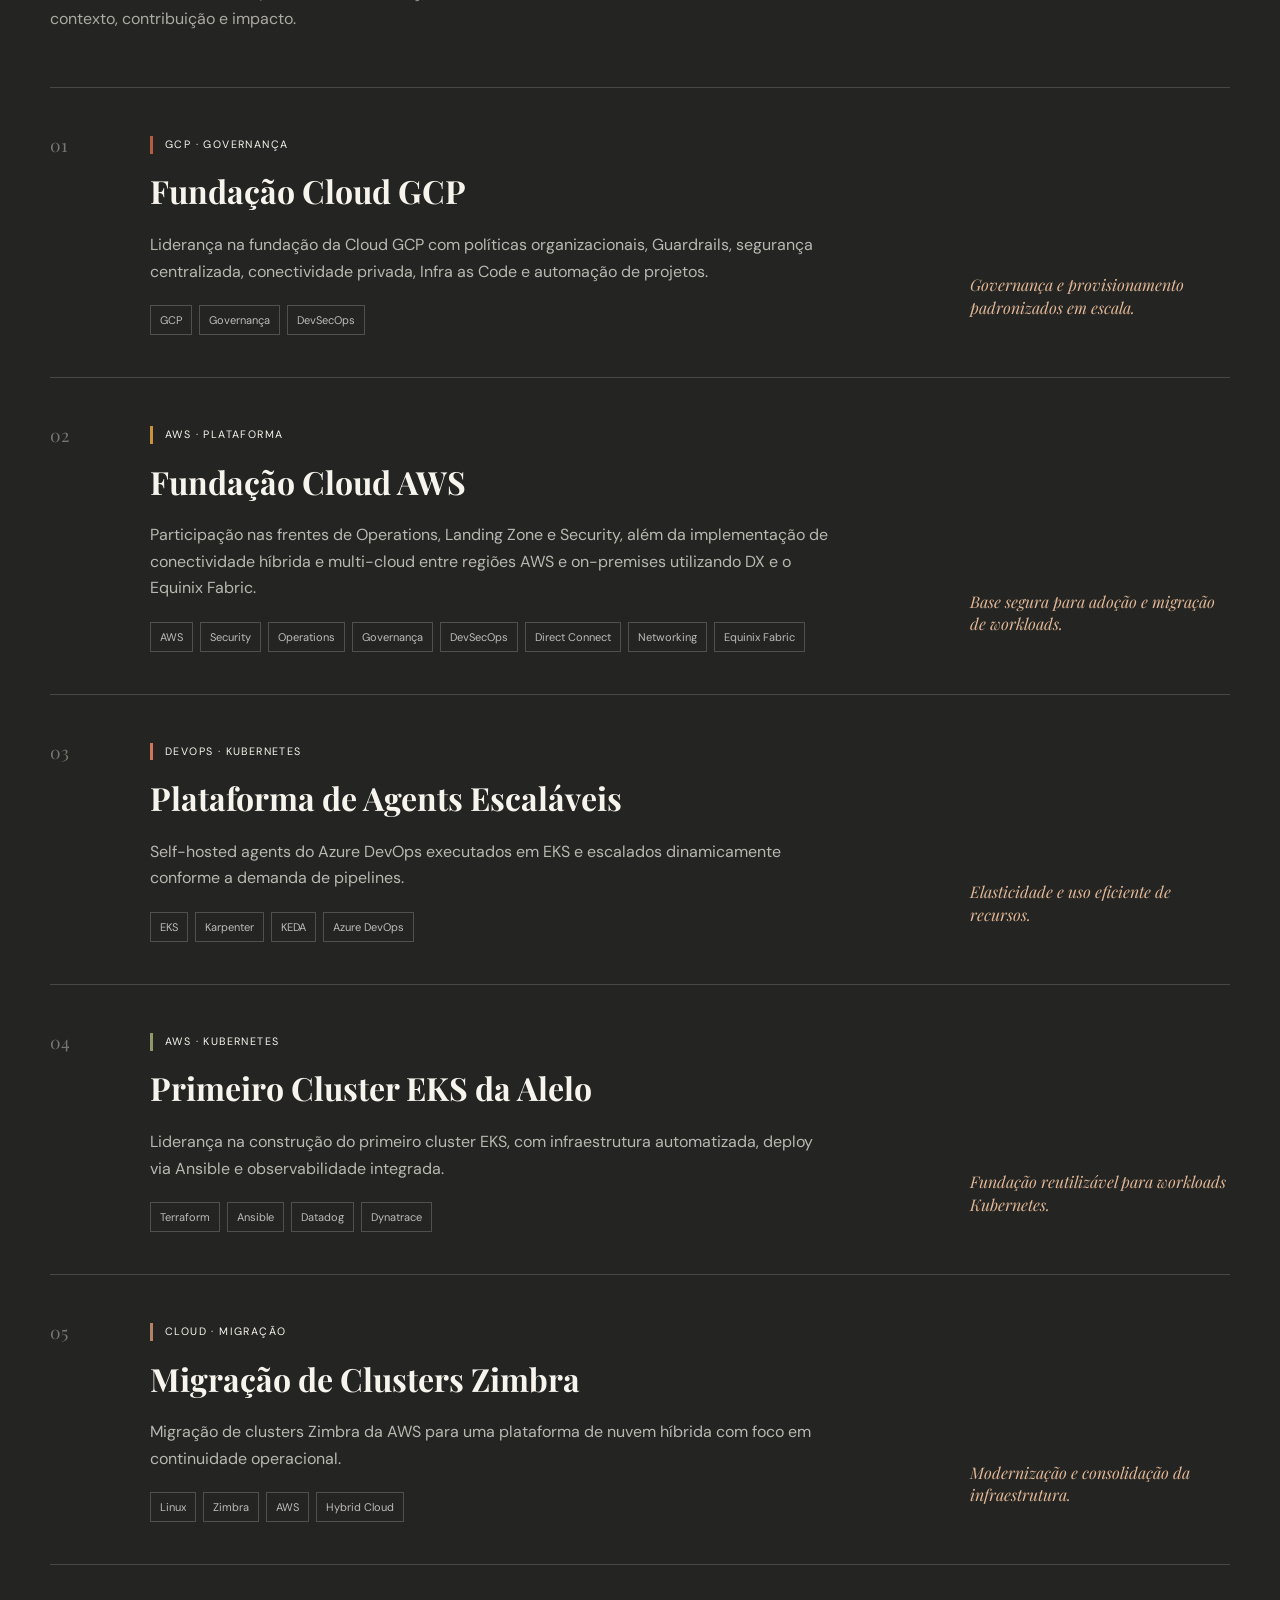
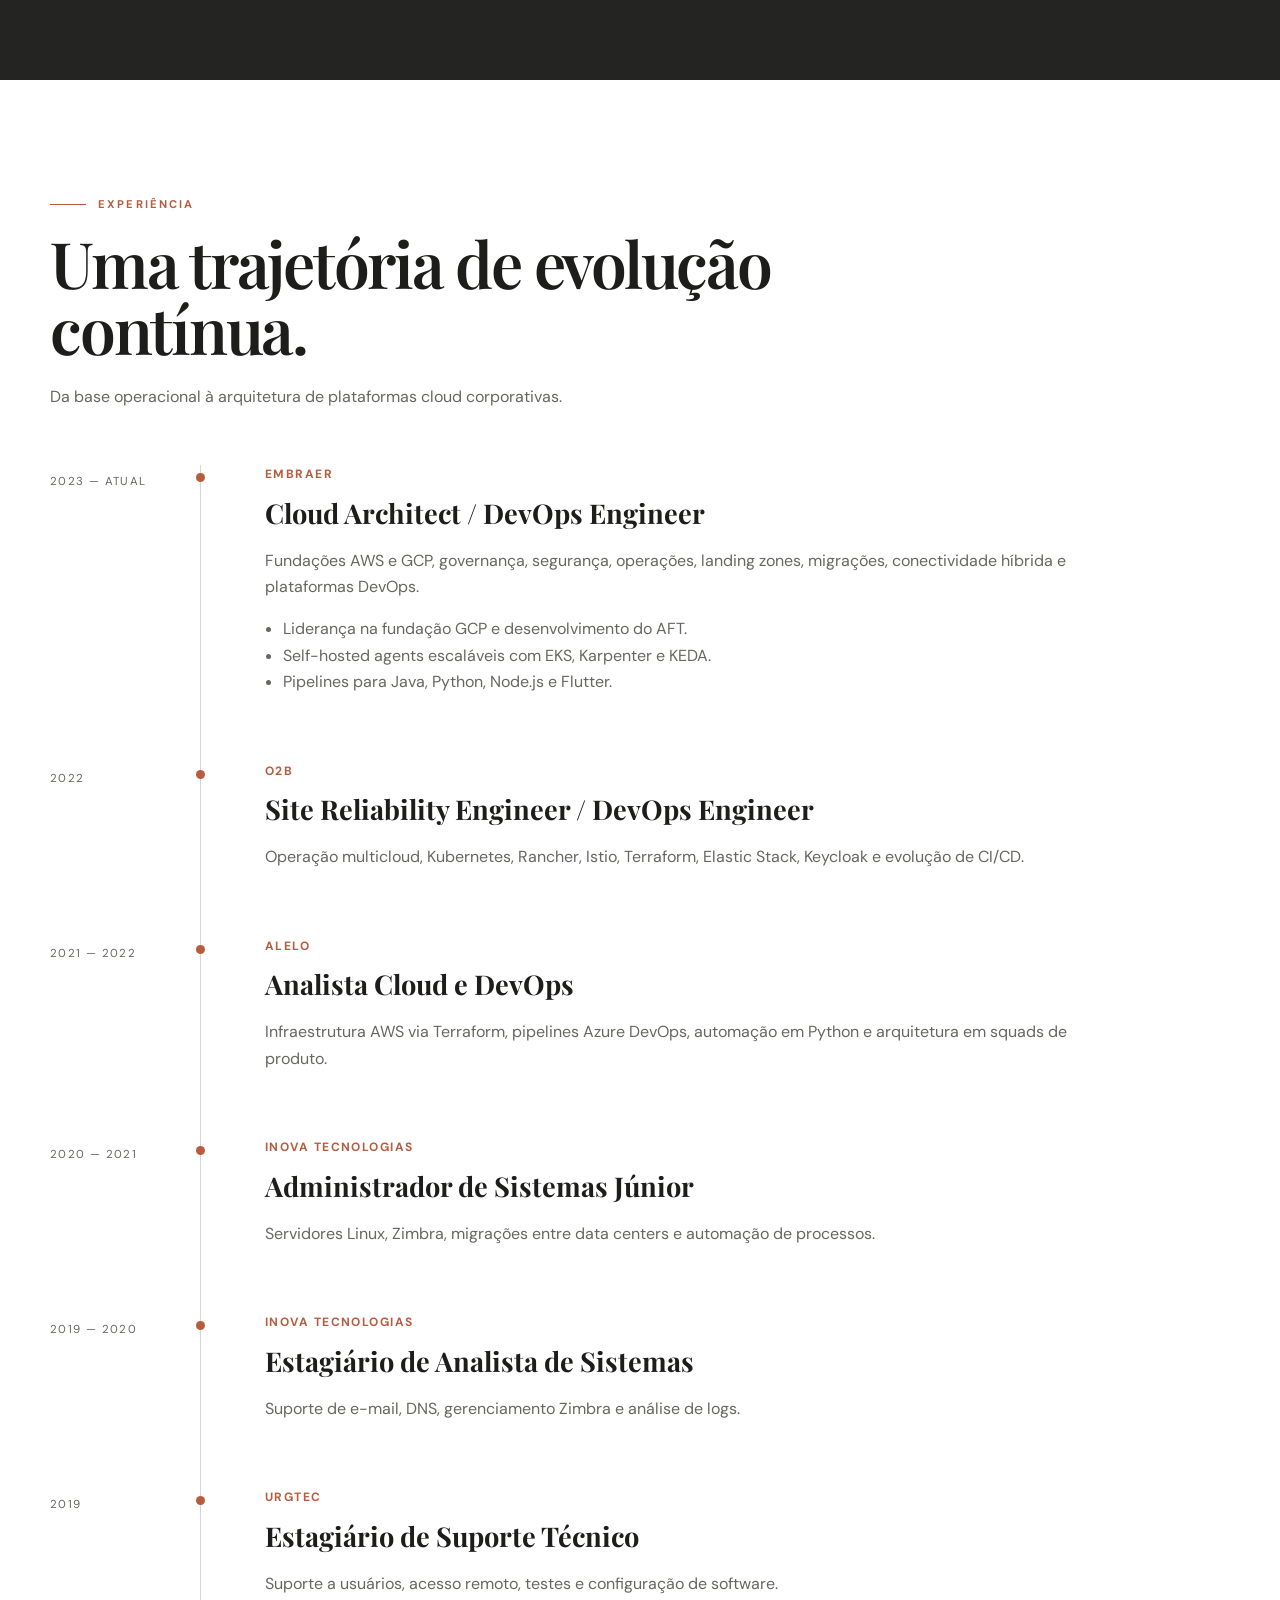
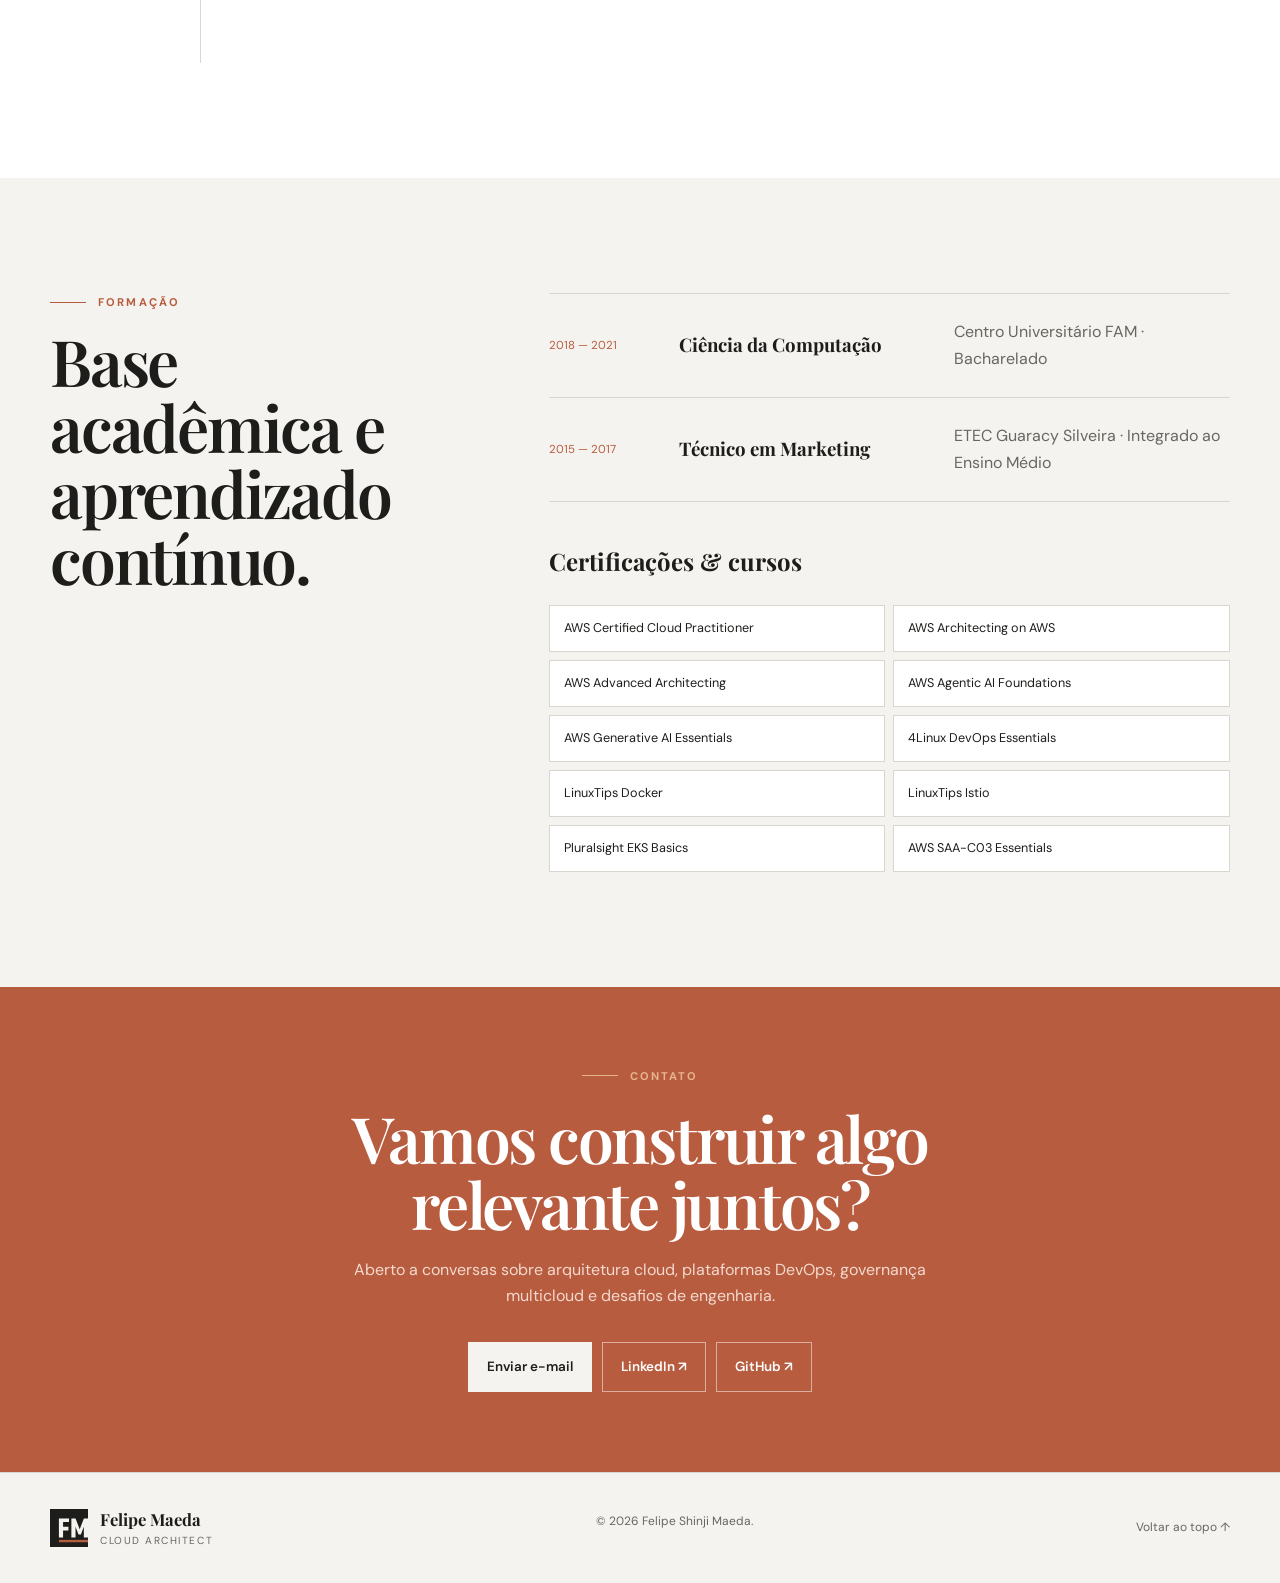
==== commit 83859ff8: "New page for projects." ====
--- a/index.html
+++ b/index.html
@@ -45,7 +45,7 @@
       <div class="container hero-grid">
         <div class="hero-copy reveal">
           <p class="overline"><span></span> Cloud · DevOps · Platform Engineering</p>
-          <h1>Arquiteto que atende a<em>complexidade</em> do negócio.</h1>
+          <h1>Arquitetura que transforma <em>complexidade</em> em plataforma.</h1>
           <p class="hero-lead">Sou <strong>Felipe Shinji Maeda</strong>, Arquiteto Cloud & DevOps especializado em
             fundações corporativas, governança multicloud, SRE e automação de infraestrutura.</p>
           <div class="hero-actions">
@@ -64,7 +64,7 @@
             <span class="availability"><i></i> Disponível para networking</span>
           </div>
           <div class="profile-meta">
-            <span>Atuação atual</span><strong>Cloud Architect<br>& DevOps Engineer</strong>
+            <span>Atuação atual</span><strong>Cloud Architect<br>& DevOps Engineer<br><div style="color: #311ab2; font-weight: bold;">EMBRAER</div></strong>
           </div>
         </aside>
       </div>
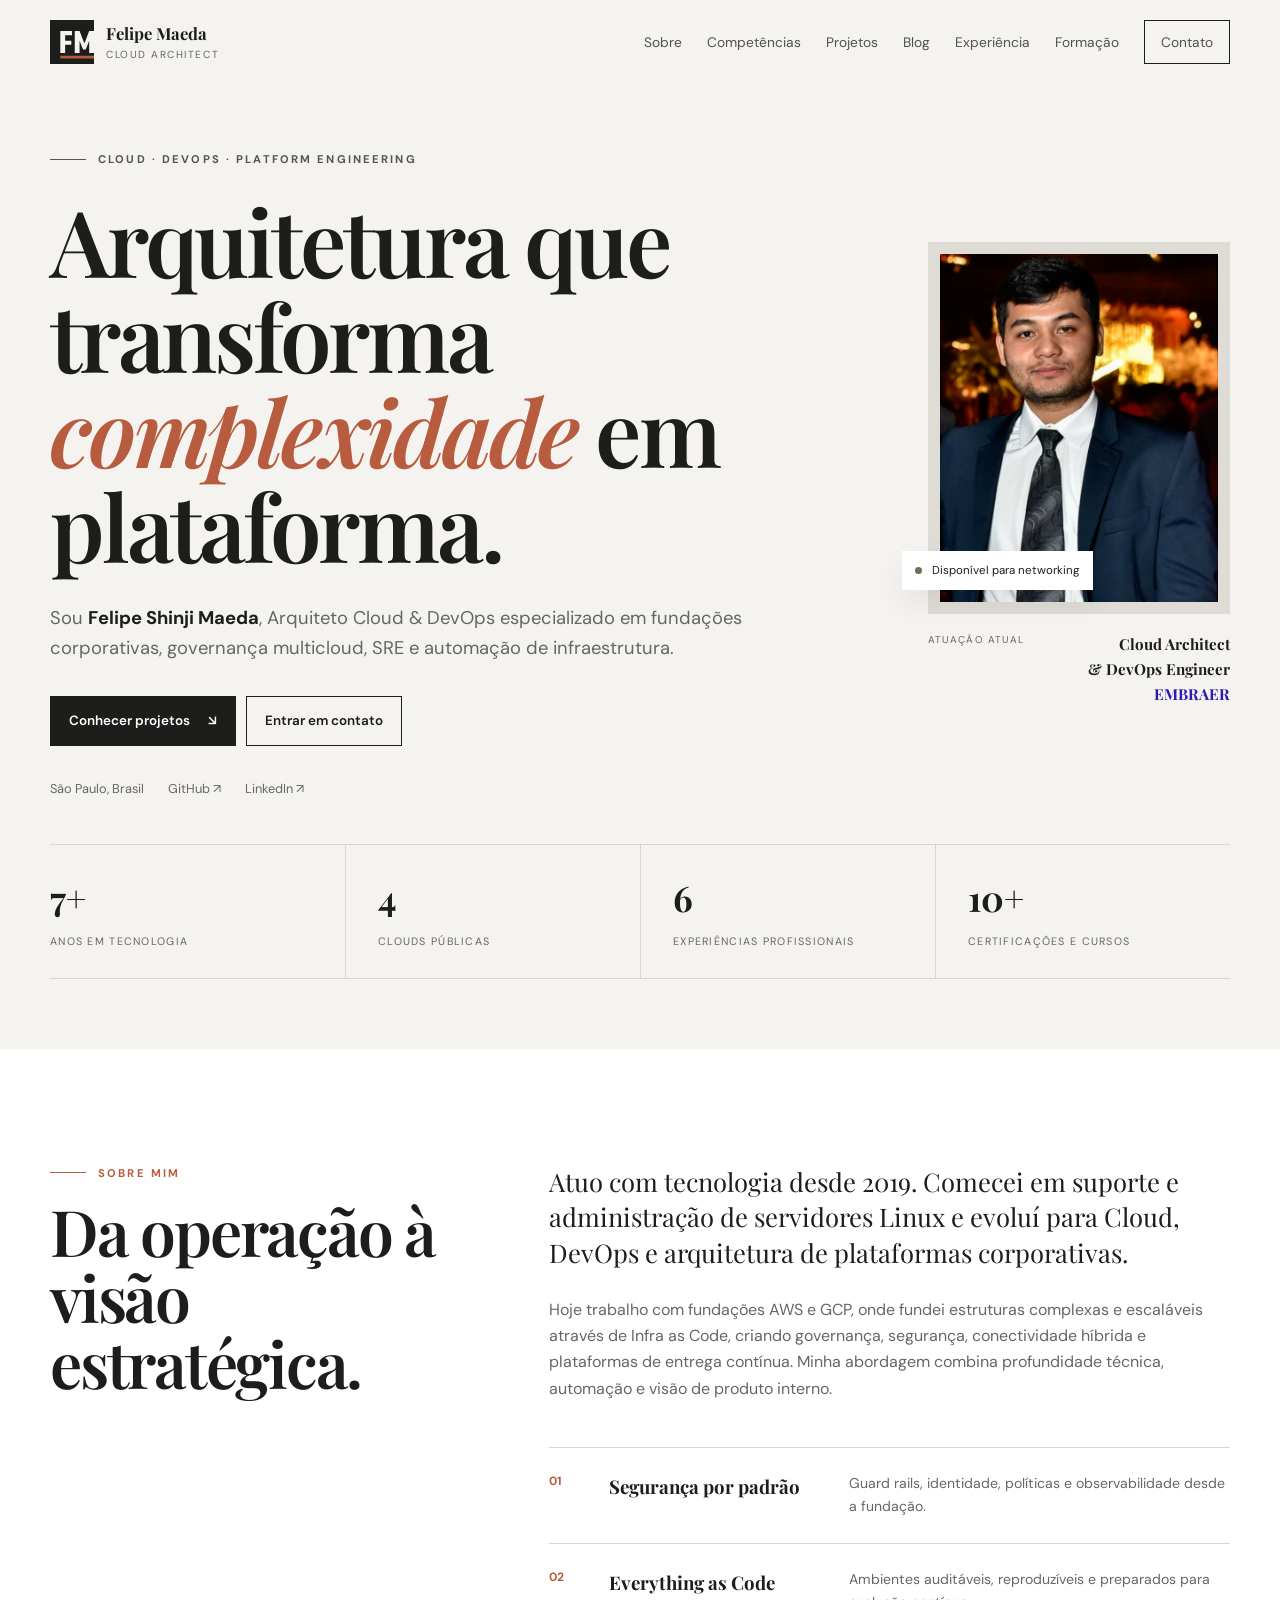
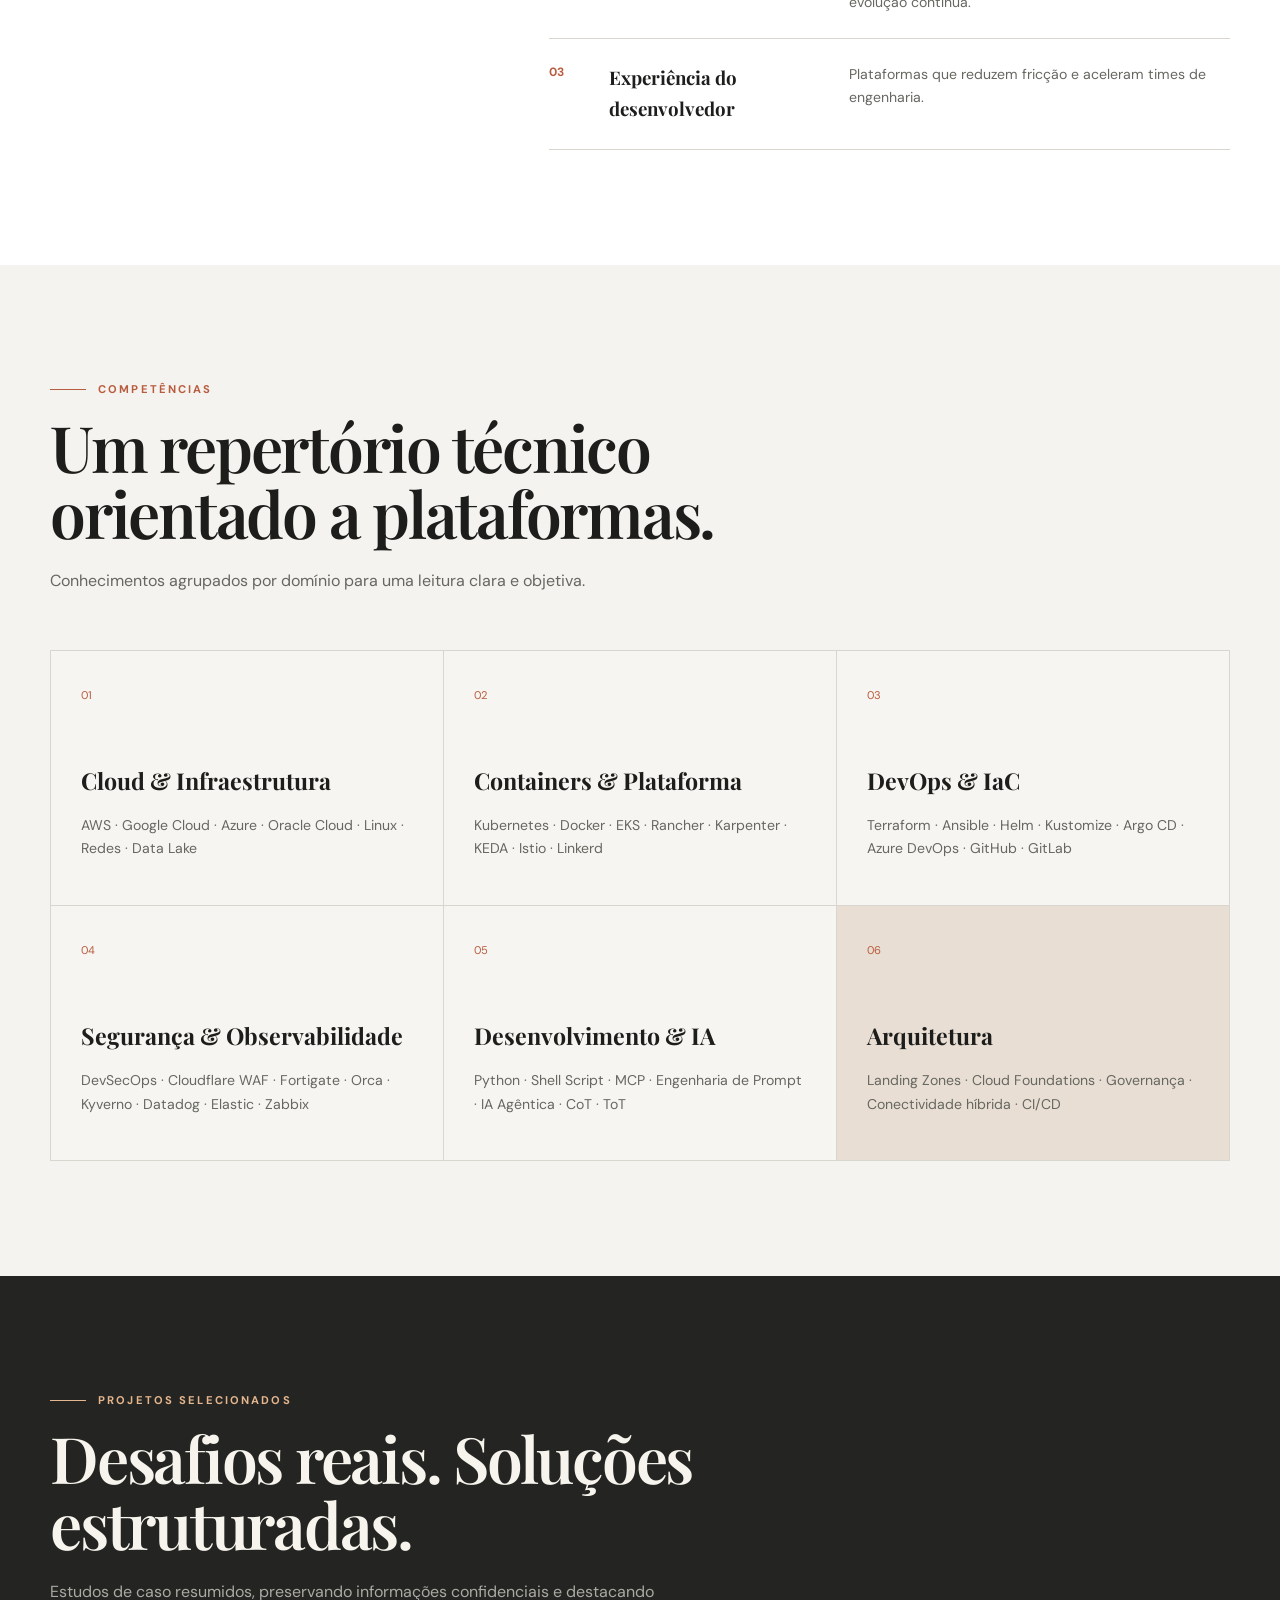
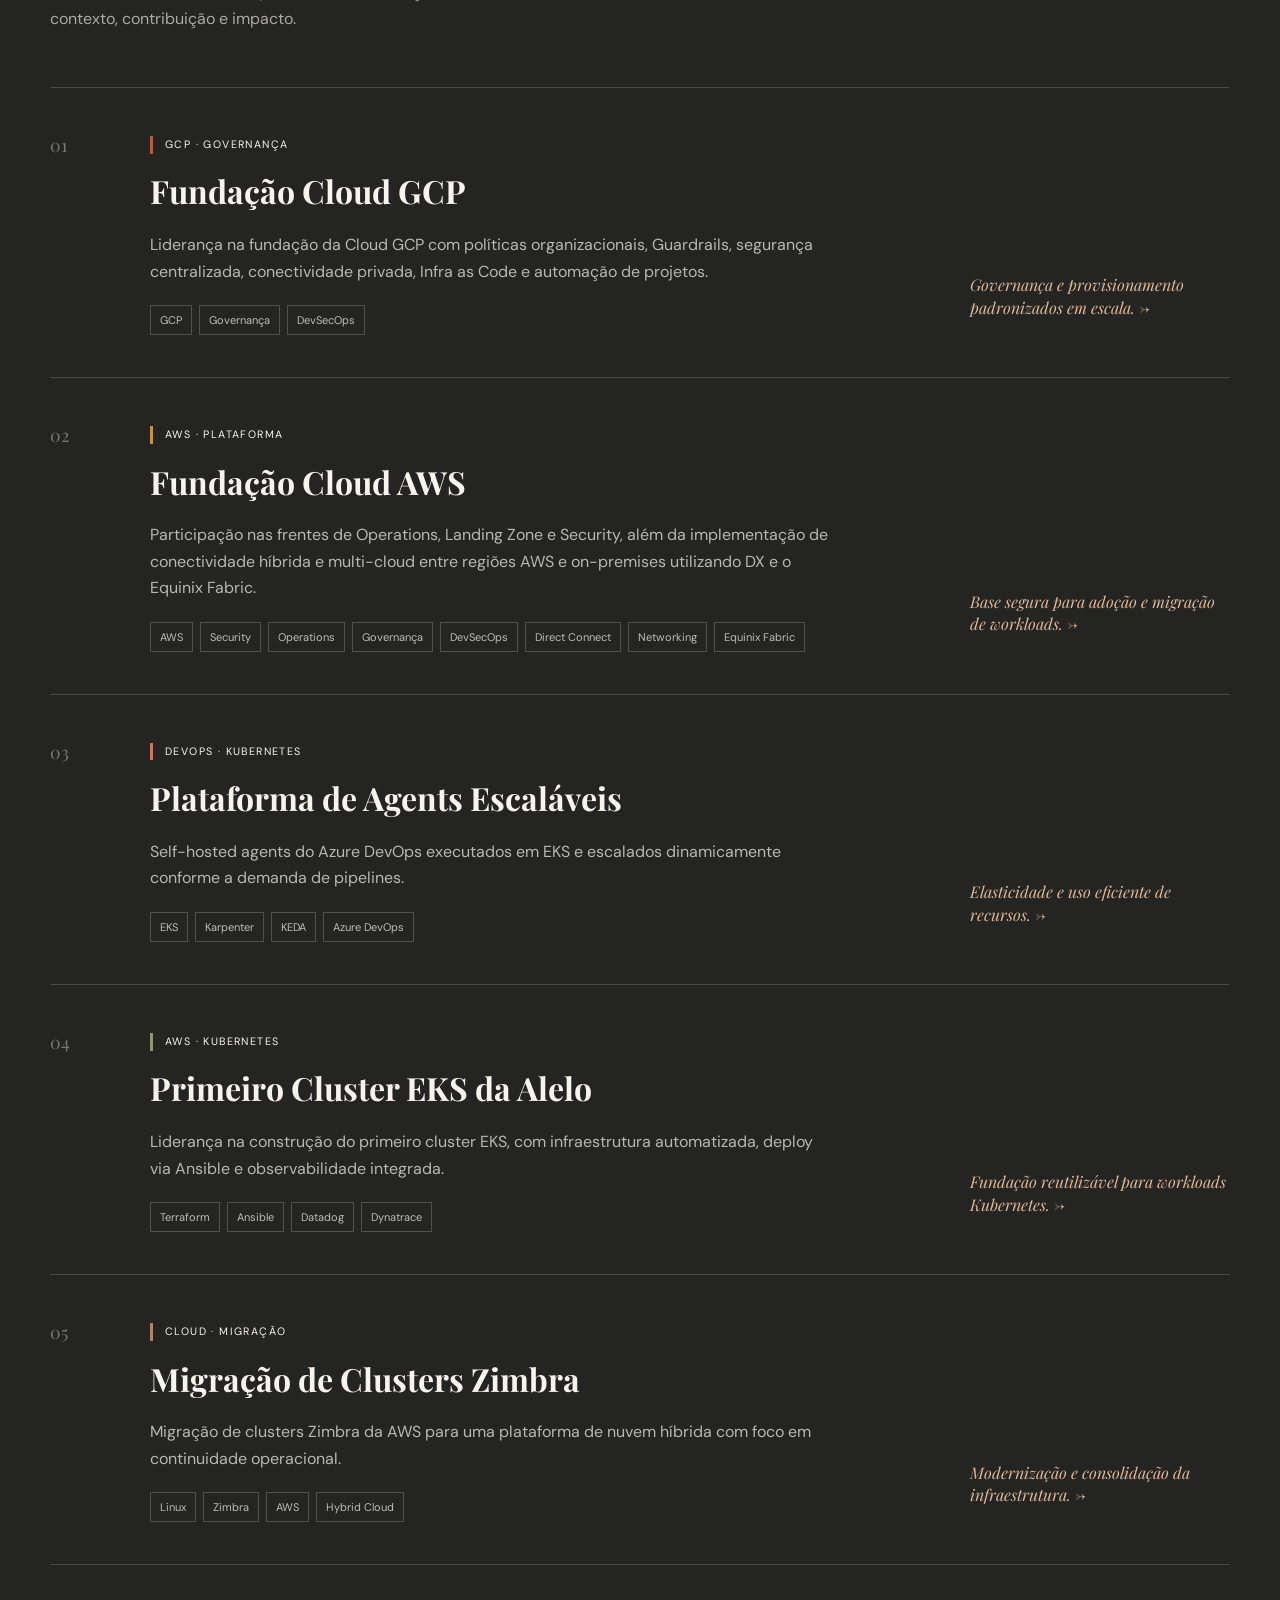
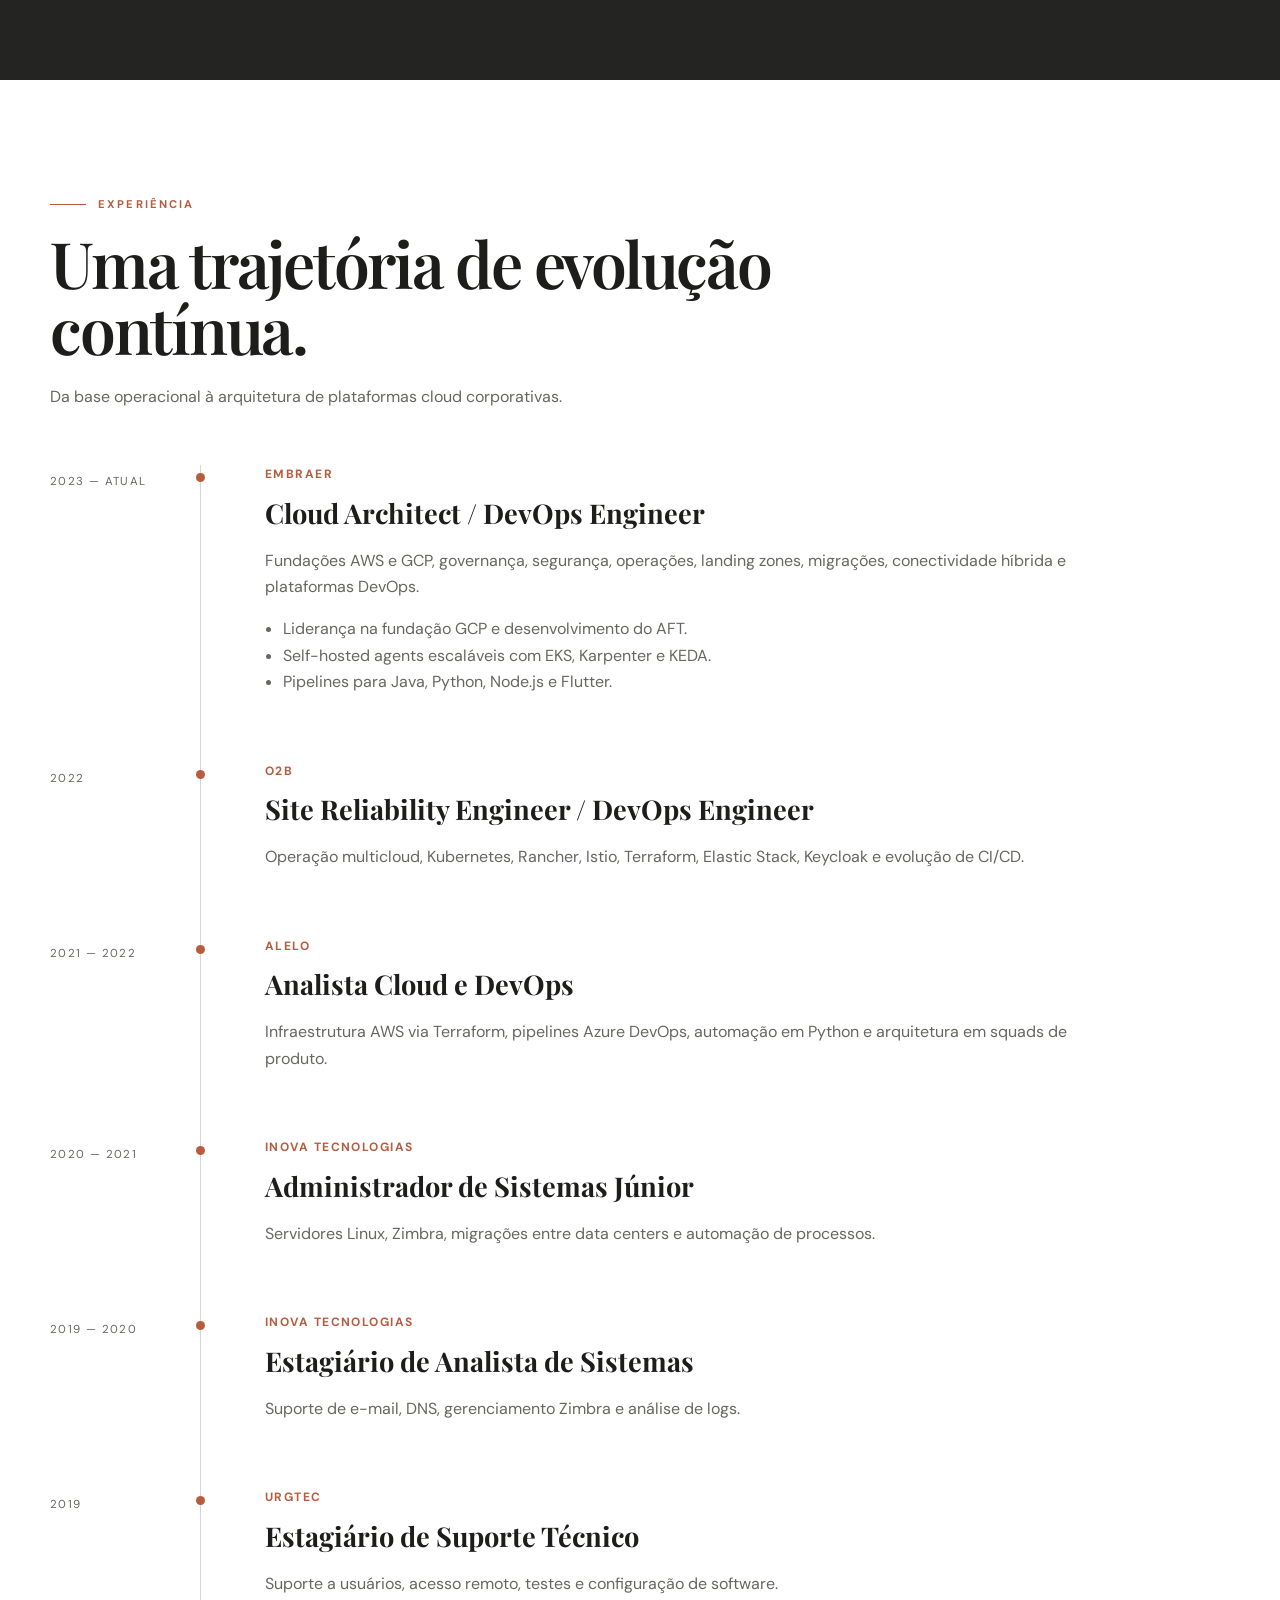
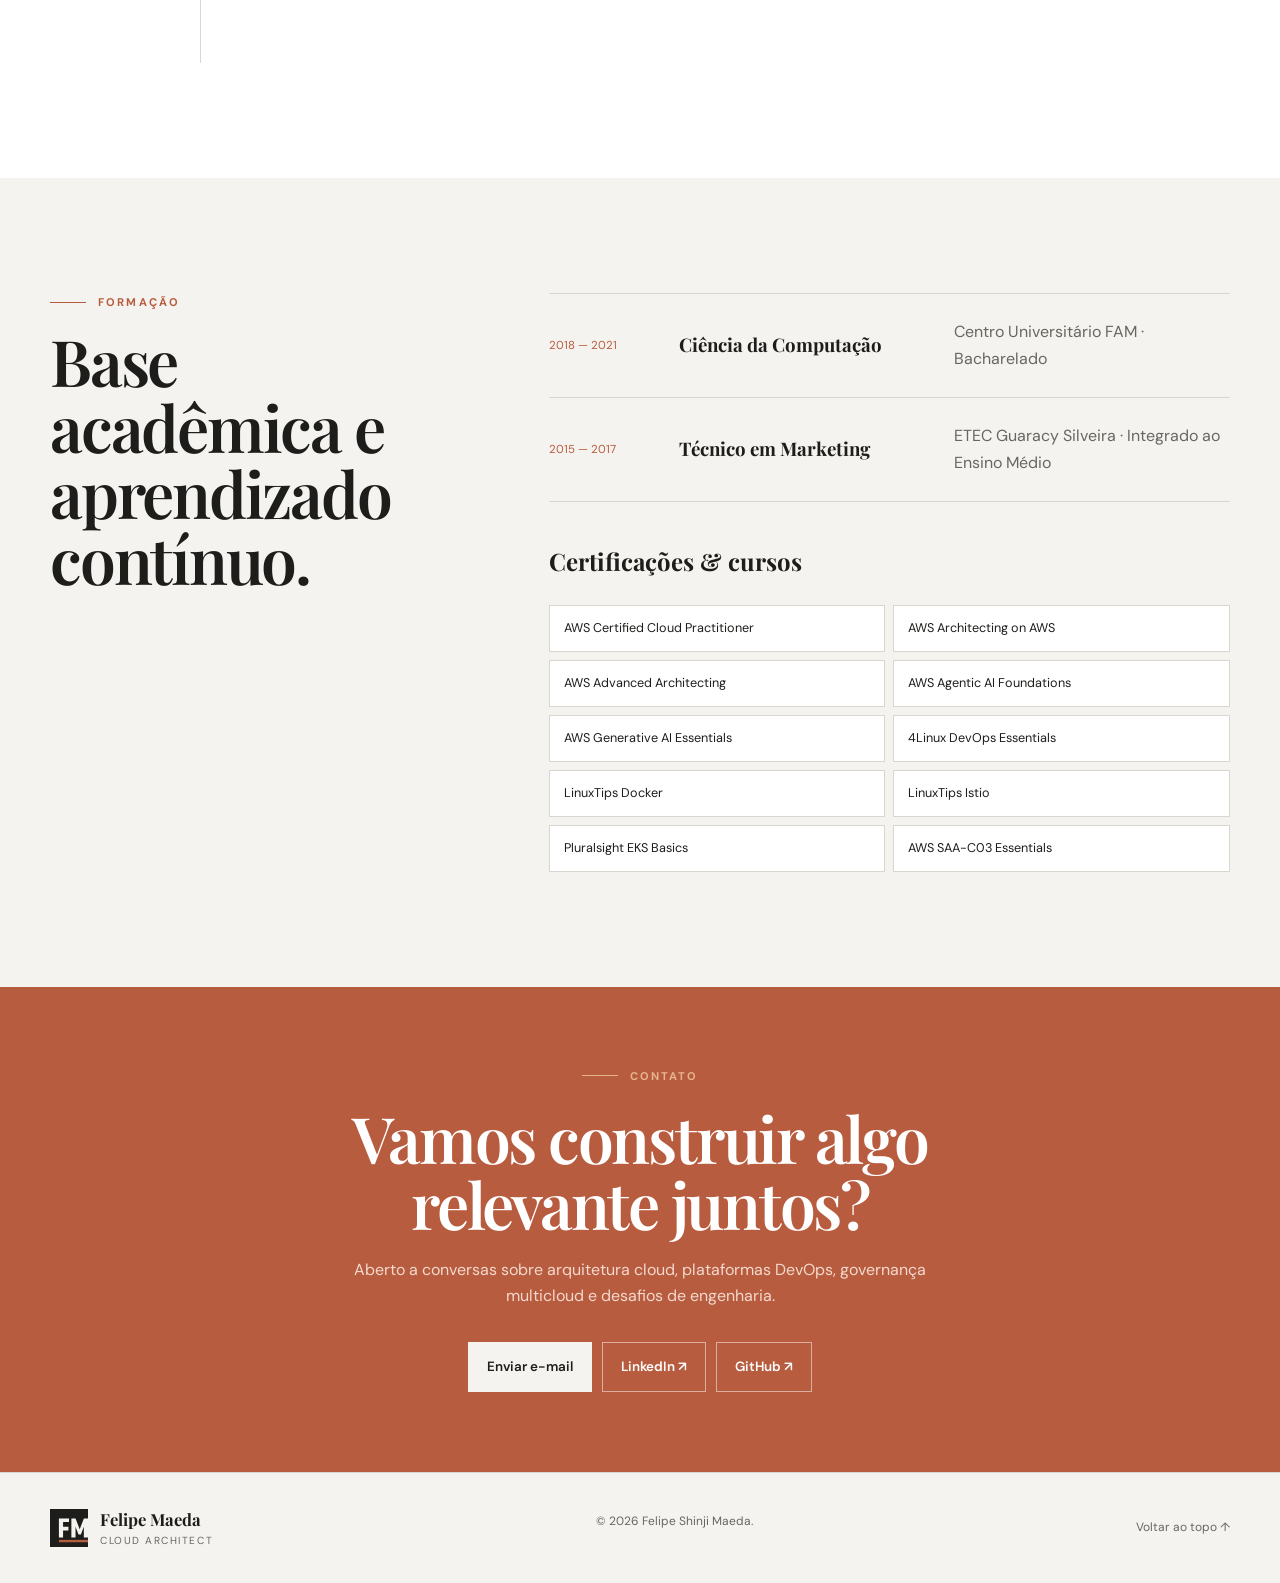
==== commit 9551c61e: "Creating a blog space" ====
--- a/index.html
+++ b/index.html
@@ -34,6 +34,7 @@
       </button>
       <nav class="main-nav" id="main-menu" aria-label="Navegação principal">
         <a href="#sobre">Sobre</a><a href="#competencias">Competências</a><a href="#projetos">Projetos</a>
+        <a href="blog/">Blog</a>
         <a href="#experiencia">Experiência</a><a href="#formacao">Formação</a><a class="nav-cta"
           href="#contato">Contato</a>
       </nav>
@@ -151,7 +152,7 @@
             impacto.</p>
         </div>
         <div class="project-list">
-          <article class="project reveal">
+          <a class="project reveal" href="blog/fundacao-cloud-gcp.html" aria-label="Abrir estudo de caso: Fundação Cloud GCP">
             <div class="project-index">01</div>
             <div class="project-main">
               <p class="project-tag gcp">GCP · Governança</p>
@@ -164,9 +165,9 @@
                 <li>DevSecOps</li>
               </ul>
             </div>
-            <p class="project-result">Governança e provisionamento padronizados em escala.</p>
-          </article>
-          <article class="project reveal">
+            <p class="project-result">Governança e provisionamento padronizados em escala. <span aria-hidden="true">→</span></p>
+          </a>
+          <a class="project reveal" href="blog/fundacao-cloud-aws.html" aria-label="Abrir estudo de caso: Fundação Cloud AWS">
             <div class="project-index">02</div>
             <div class="project-main">
               <p class="project-tag aws">AWS · Plataforma</p>
@@ -184,9 +185,9 @@
                 <li>Equinix Fabric</li>
               </ul>
             </div>
-            <p class="project-result">Base segura para adoção e migração de workloads.</p>
-          </article>
-          <article class="project reveal">
+            <p class="project-result">Base segura para adoção e migração de workloads. <span aria-hidden="true">→</span></p>
+          </a>
+          <a class="project reveal" href="blog/plataforma-agents-escalaveis.html" aria-label="Abrir estudo de caso: Plataforma de Agents Escaláveis">
             <div class="project-index">03</div>
             <div class="project-main">
               <p class="project-tag devops">DevOps · Kubernetes</p>
@@ -200,9 +201,9 @@
                 <li>Azure DevOps</li>
               </ul>
             </div>
-            <p class="project-result">Elasticidade e uso eficiente de recursos.</p>
-          </article>
-          <article class="project reveal">
+            <p class="project-result">Elasticidade e uso eficiente de recursos. <span aria-hidden="true">→</span></p>
+          </a>
+          <a class="project reveal" href="blog/primeiro-cluster-eks.html" aria-label="Abrir estudo de caso: Primeiro Cluster EKS">
             <div class="project-index">04</div>
             <div class="project-main">
               <p class="project-tag eks">AWS · Kubernetes</p>
@@ -216,9 +217,9 @@
                 <li>Dynatrace</li>
               </ul>
             </div>
-            <p class="project-result">Fundação reutilizável para workloads Kubernetes.</p>
-          </article>
-          <article class="project reveal">
+            <p class="project-result">Fundação reutilizável para workloads Kubernetes. <span aria-hidden="true">→</span></p>
+          </a>
+          <a class="project reveal" href="blog/migracao-zimbra.html" aria-label="Abrir estudo de caso: Migração de Clusters Zimbra">
             <div class="project-index">05</div>
             <div class="project-main">
               <p class="project-tag migration">Cloud · Migração</p>
@@ -232,8 +233,8 @@
                 <li>Hybrid Cloud</li>
               </ul>
             </div>
-            <p class="project-result">Modernização e consolidação da infraestrutura.</p>
-          </article>
+            <p class="project-result">Modernização e consolidação da infraestrutura. <span aria-hidden="true">→</span></p>
+          </a>
         </div>
       </div>
     </section>
--- a/css/style.css
+++ b/css/style.css
@@ -2,3 +2,9 @@
 @media(max-width:900px){.hero-grid{grid-template-columns:1fr}.profile-card{justify-self:start;max-width:330px}.two-column,.education-layout{grid-template-columns:1fr;gap:30px}.skills-grid{grid-template-columns:repeat(2,1fr)}.project{grid-template-columns:50px 1fr}.project-result{grid-column:2}.principles article{grid-template-columns:35px 1fr}.principles p{grid-column:2}.education{grid-template-columns:110px 1fr}.education p{grid-column:2}.metrics{grid-template-columns:repeat(2,1fr)}}
 @media(max-width:720px){.container{width:min(calc(100% - 28px),var(--max))}.section{padding:82px 0}.hero{padding-top:110px}.main-nav{display:none;position:fixed;inset:84px 14px auto;background:var(--white);border:1px solid var(--line);padding:20px;flex-direction:column;align-items:stretch;box-shadow:0 20px 50px #0002}.main-nav.open{display:flex}.menu-toggle{display:block}.menu-toggle.active span:first-child{transform:translateY(4px) rotate(45deg)}.menu-toggle.active span:last-child{transform:translateY(-4px) rotate(-45deg)}h1{font-size:3.25rem}.quick-links{gap:12px;flex-direction:column}.profile-card{max-width:100%}.availability{left:10px}.skills-grid{grid-template-columns:1fr}.project{grid-template-columns:38px 1fr;gap:12px}.project-main h3{font-size:1.55rem}.metrics div+div{padding-left:14px}.metrics div{padding:18px 5px}.metrics strong{font-size:1.7rem}.metrics span{font-size:.58rem}.timeline-item{grid-template-columns:1fr 22px}.timeline-period{grid-column:1}.timeline-marker{grid-column:2;grid-row:1/3}.timeline-content{grid-column:1;padding:10px 10px 45px 0}.education{grid-template-columns:1fr}.education p{grid-column:1}.cert-grid{grid-template-columns:1fr}.footer-inner{padding:30px 0;flex-direction:column;align-items:flex-start}}
 @media(prefers-reduced-motion:reduce){html{scroll-behavior:auto}.reveal{opacity:1;transform:none;transition:none}}
+
+a.project{transition:background .25s,transform .25s;cursor:pointer}
+a.project:hover{background:#2b2c28}
+a.project:hover .project-main h3{color:#f7d8c1}
+a.project:hover .project-result{color:#f5f3ef}
+a.project:focus-visible{outline:2px solid var(--warm);outline-offset:2px}
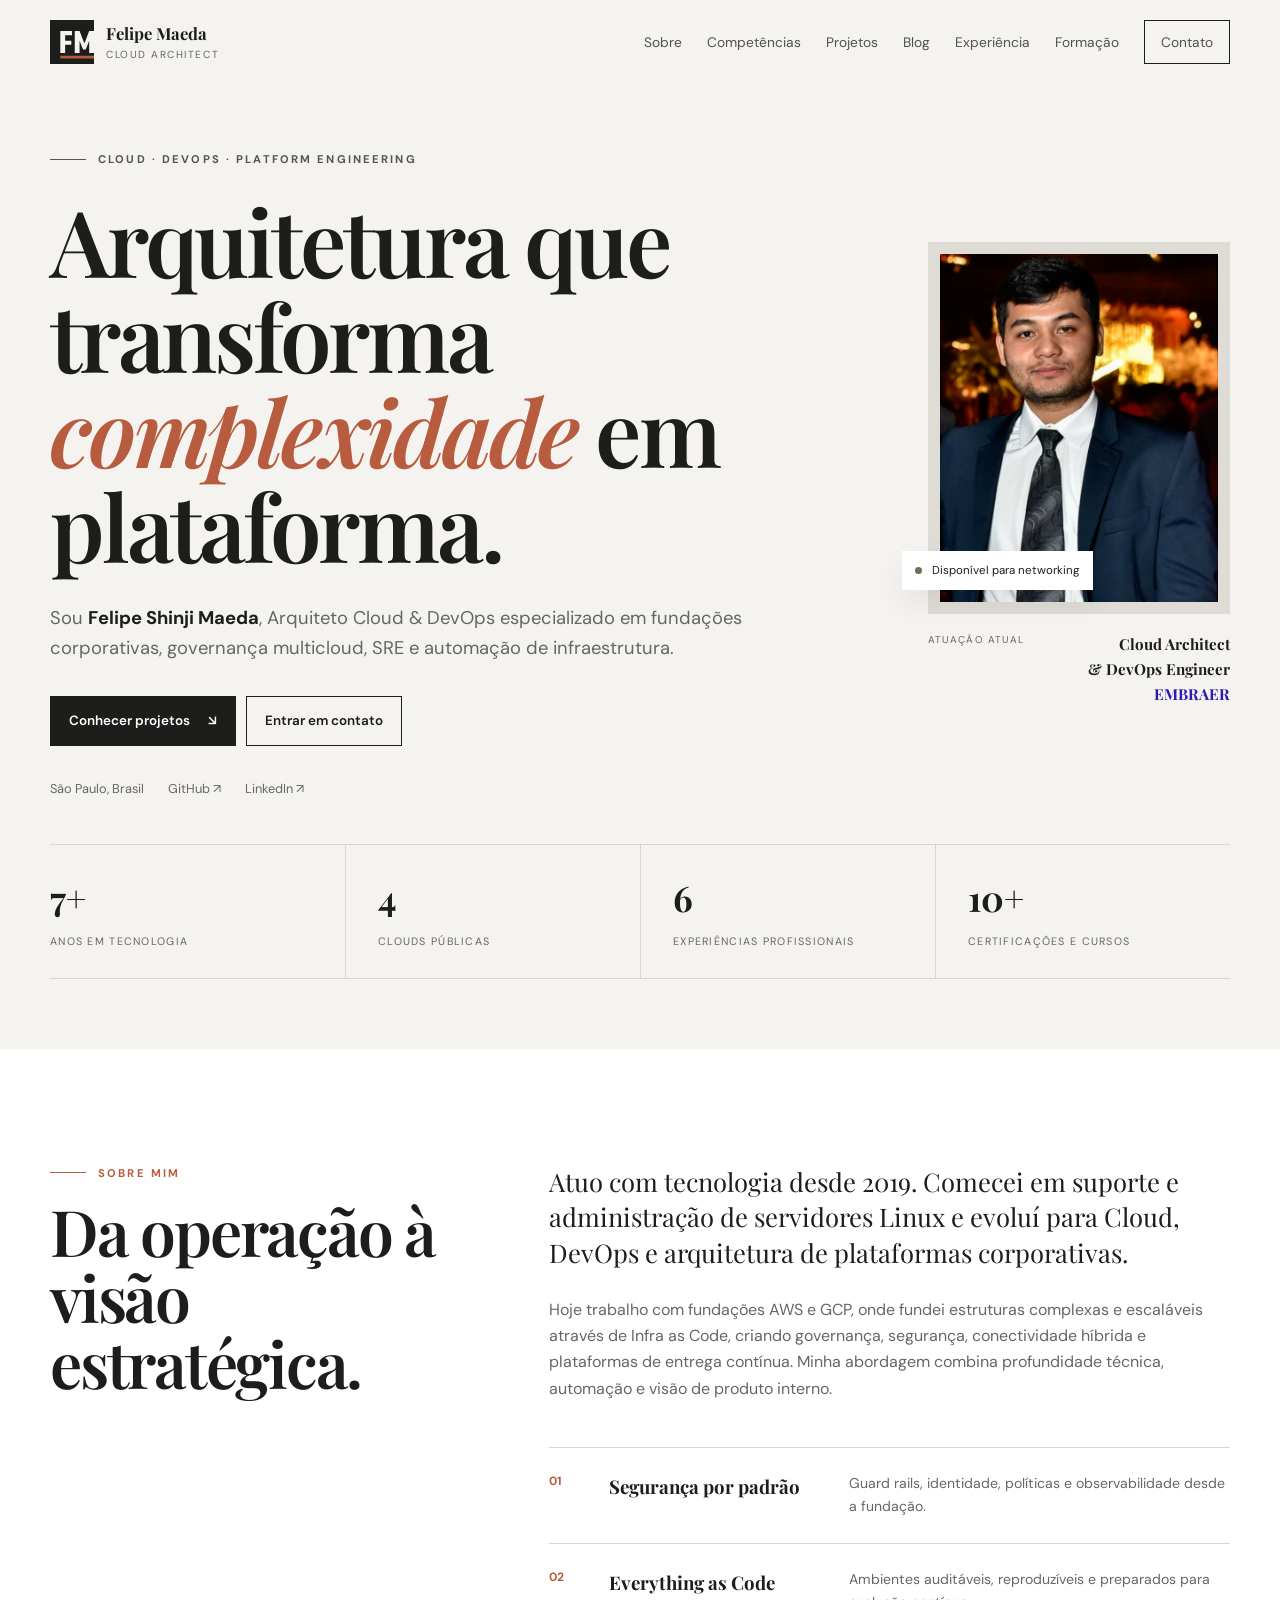
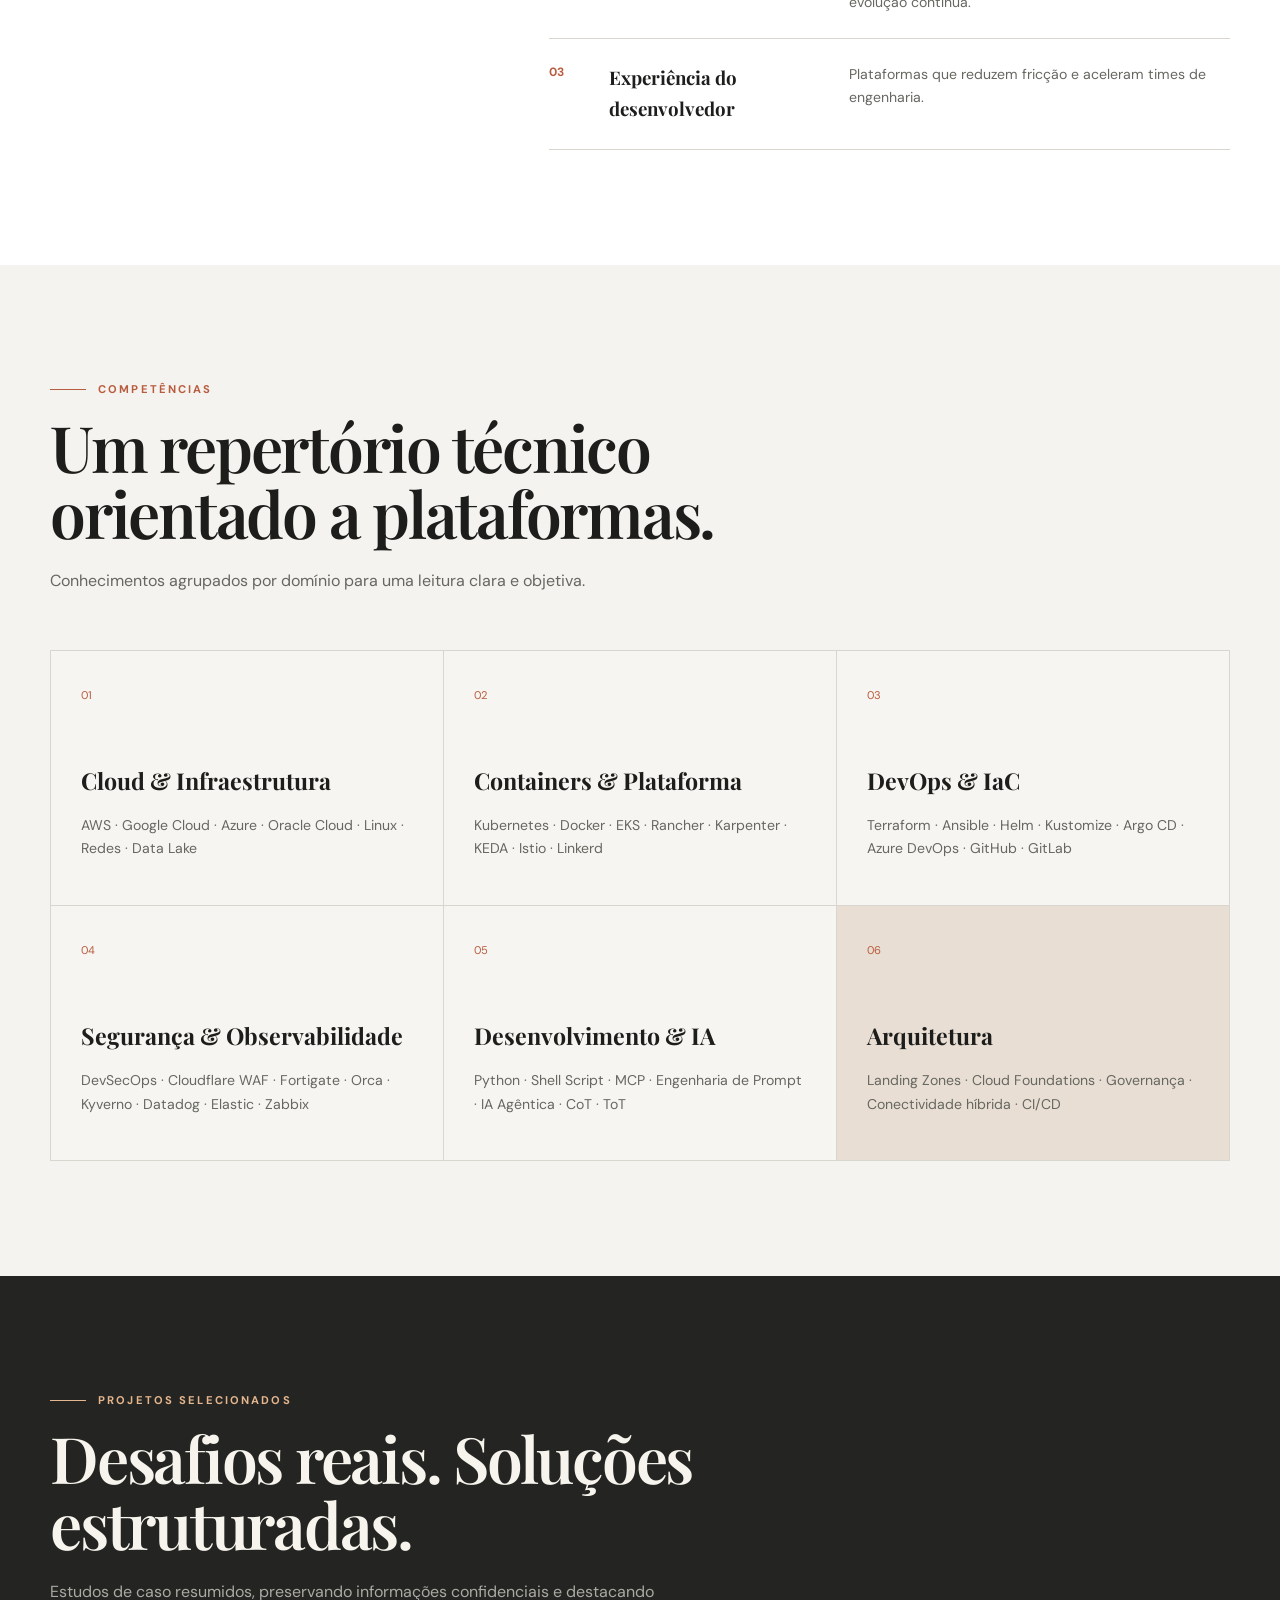
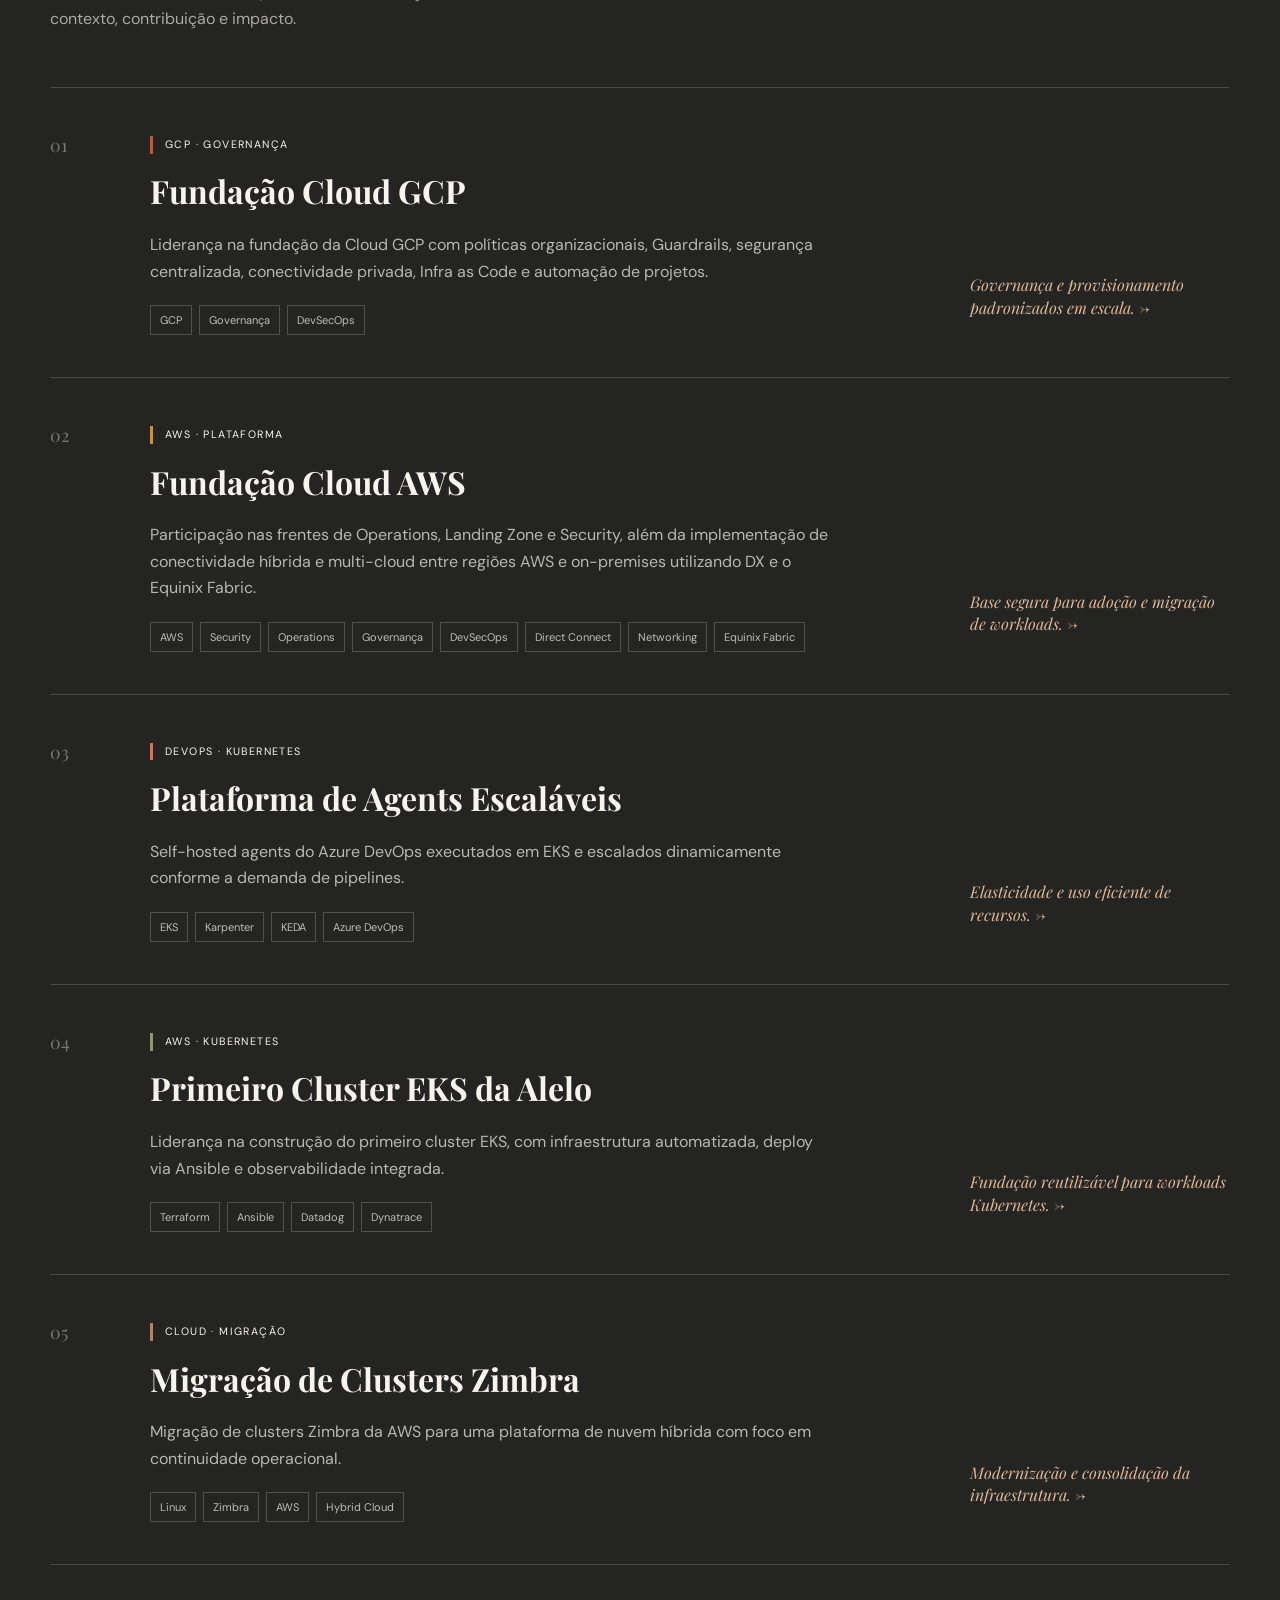
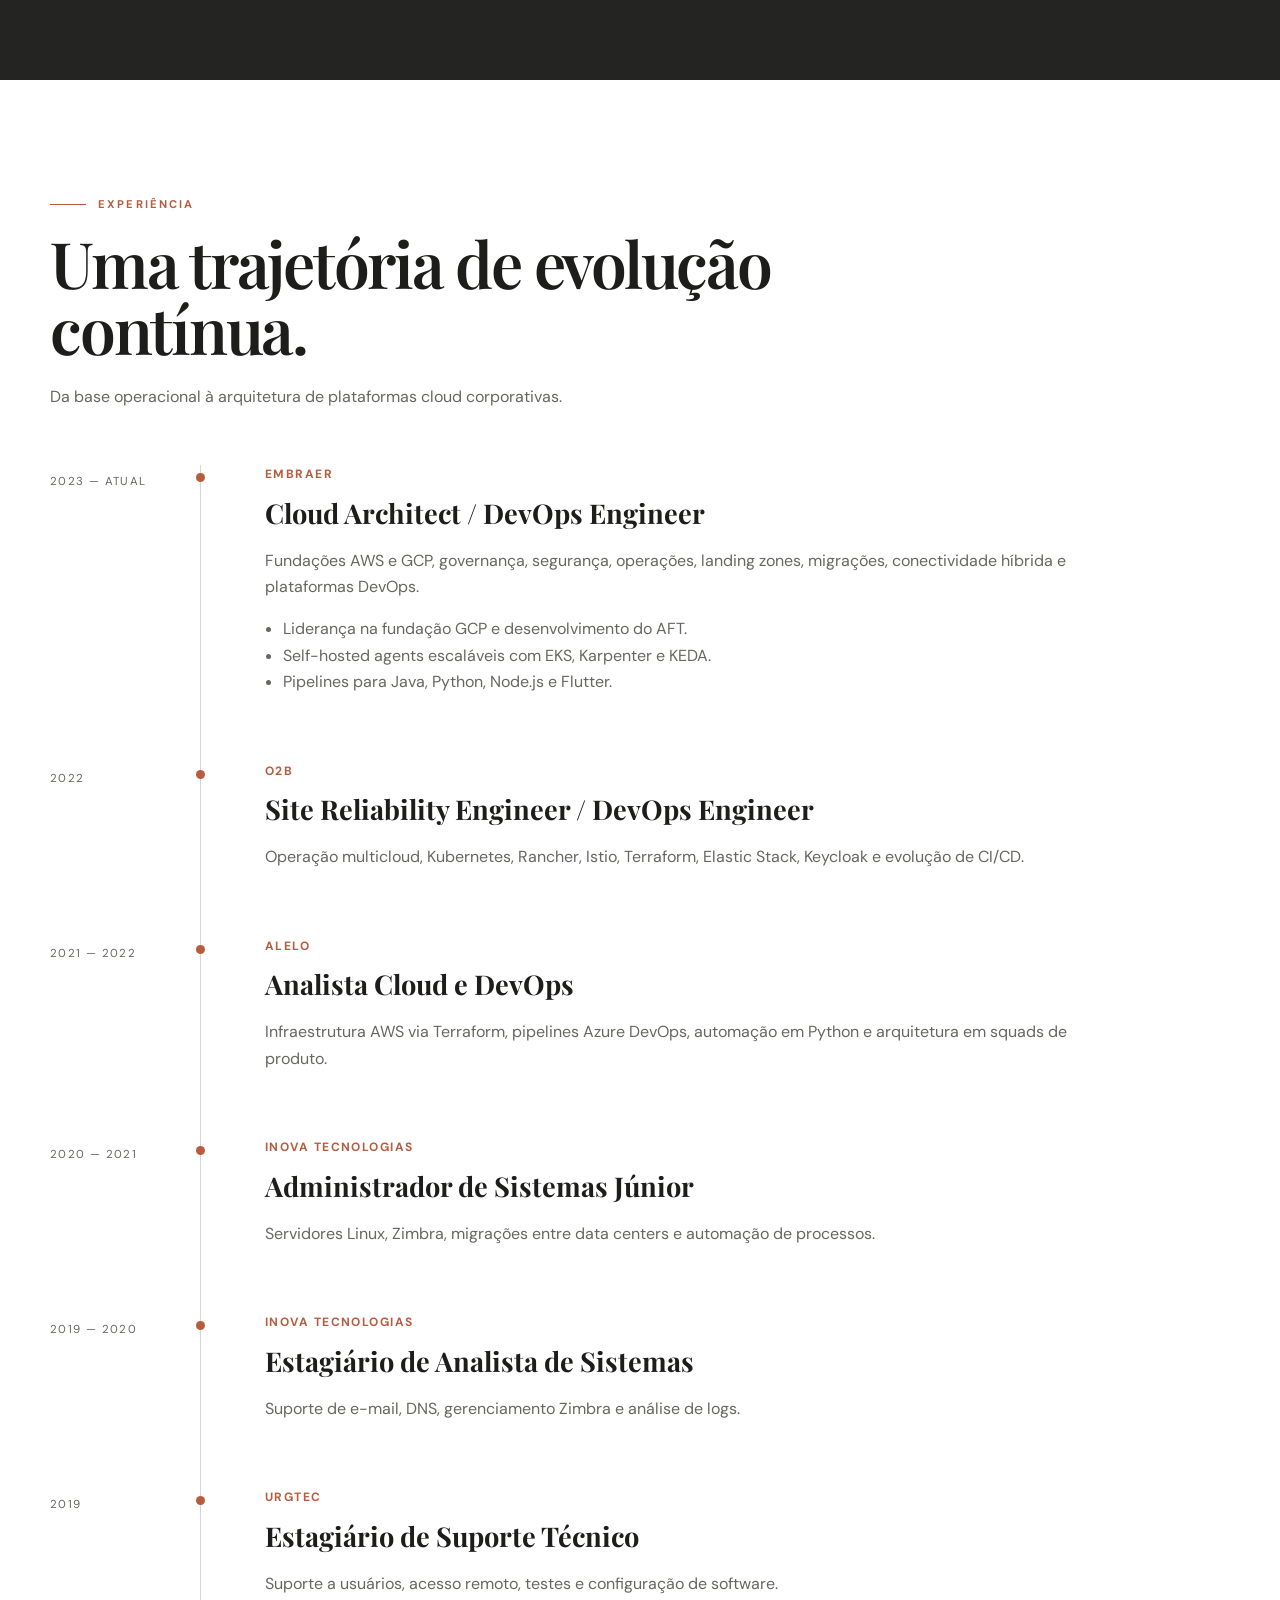
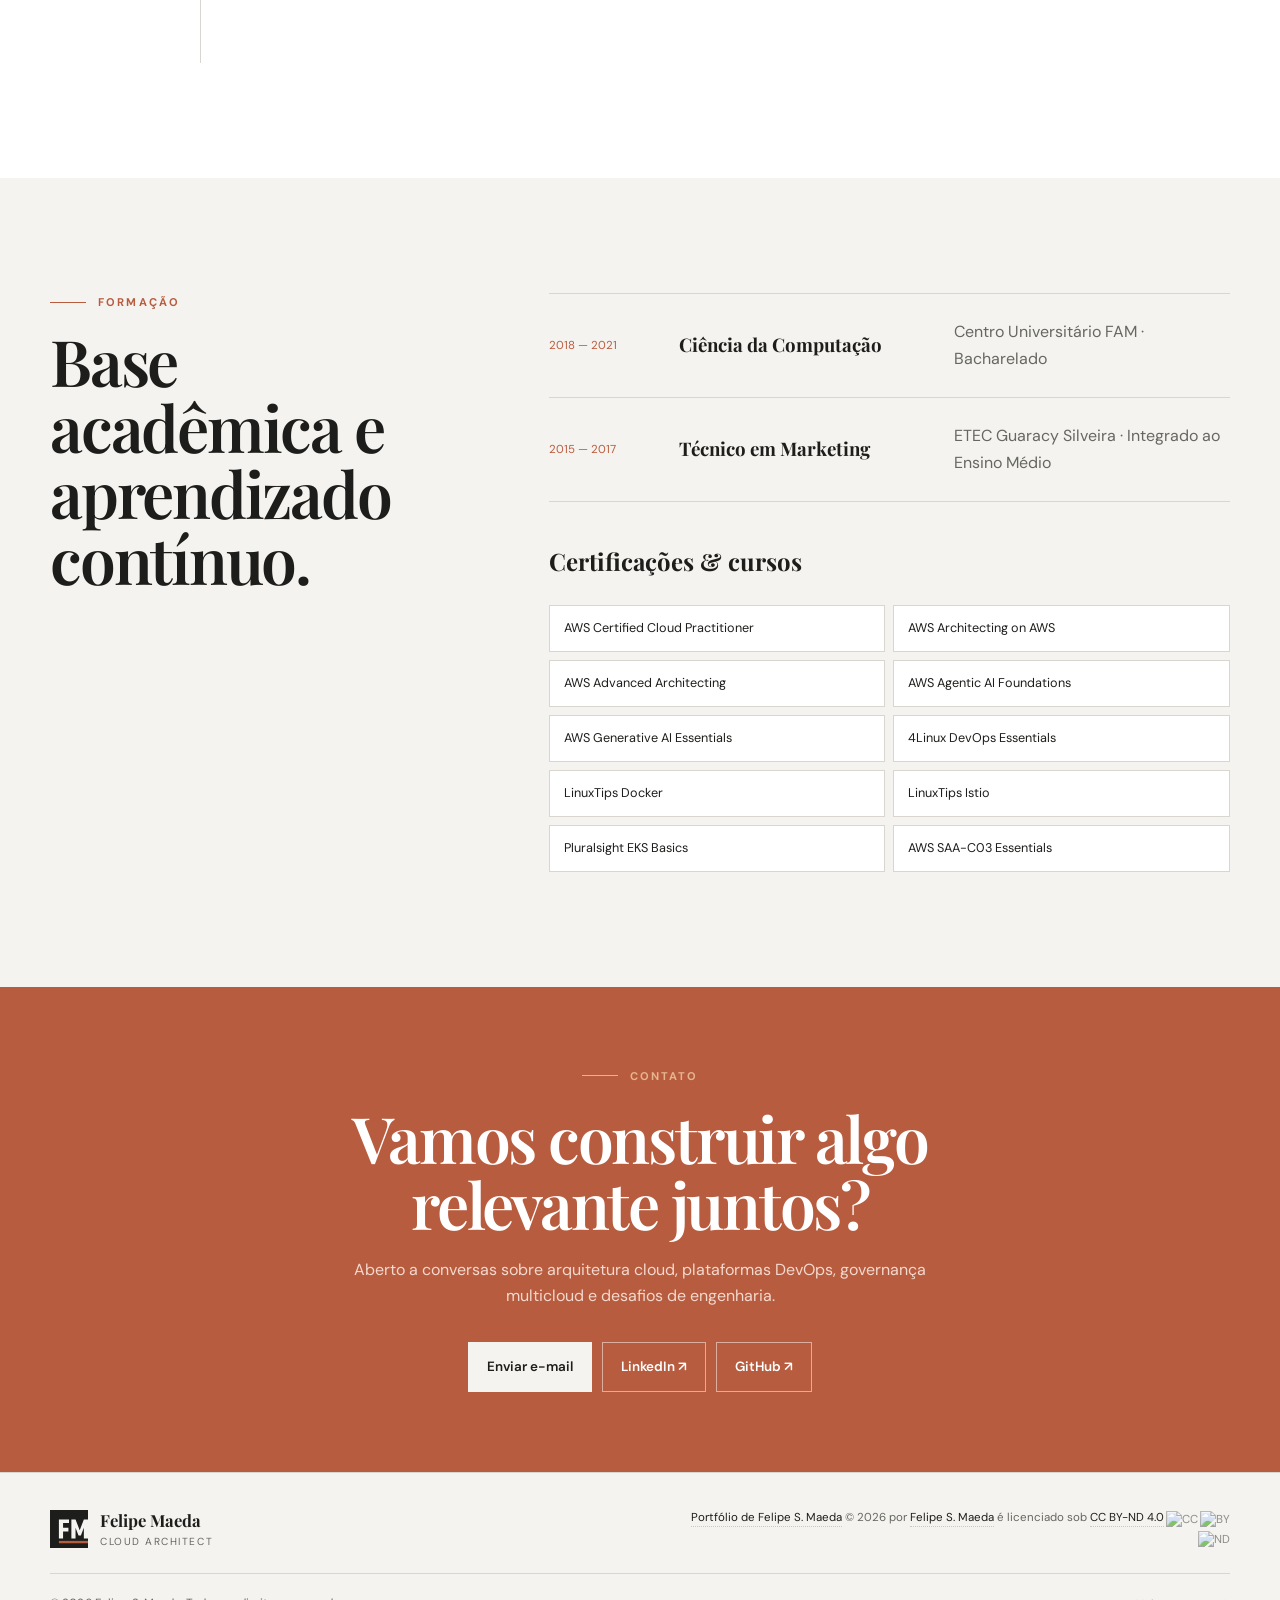
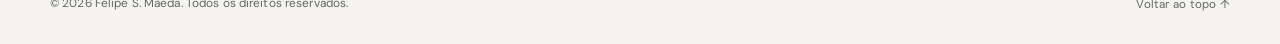
==== commit 1596f660: "Creating" ====
--- a/index.html
+++ b/index.html
@@ -355,9 +355,22 @@
   </main>
 
   <footer>
-    <div class="container footer-inner"><a class="brand footer-brand" href="#topo"><img src="assets/logo.svg" alt=""
-          width="38" height="38"><span><strong>Felipe Maeda</strong><small>Cloud Architect</small></span></a>
-      <p>© <span id="current-year"></span> Felipe Shinji Maeda.</p><a href="#topo">Voltar ao topo ↑</a>
+    <div class="container site-foot">
+      <div class="site-foot-top">
+        <a class="brand footer-brand" href="#topo" aria-label="Voltar ao topo">
+          <img src="assets/logo.svg" alt="" width="38" height="38">
+          <span><strong>Felipe Maeda</strong><small>Cloud Architect</small></span>
+        </a>
+        <p class="cc-block">
+          <a href="license.html">Portfólio de Felipe S. Maeda</a> © 2026 por
+          <a href="https://felipemaeda.dev.br/">Felipe S. Maeda</a> é licenciado sob
+          <a href="https://creativecommons.org/licenses/by-nd/4.0/" target="_blank" rel="noreferrer">CC BY-ND 4.0</a><img src="https://mirrors.creativecommons.org/presskit/icons/cc.svg" alt="CC"><img src="https://mirrors.creativecommons.org/presskit/icons/by.svg" alt="BY"><img src="https://mirrors.creativecommons.org/presskit/icons/nd.svg" alt="ND">
+        </p>
+      </div>
+      <div class="site-foot-bot">
+        <p>© 2026 Felipe S. Maeda. Todos os direitos reservados.</p>
+        <a class="back-to-top" href="#topo">Voltar ao topo ↑</a>
+      </div>
     </div>
   </footer>
 </body>
--- a/css/style.css
+++ b/css/style.css
@@ -8,3 +8,40 @@
 a.project:hover .project-main h3{color:#f7d8c1}
 a.project:hover .project-result{color:#f5f3ef}
 a.project:focus-visible{outline:2px solid var(--warm);outline-offset:2px}
+
+/* Rodapé em duas linhas: marca + selo CC / copyright + voltar ao topo ------- */
+footer{background:var(--paper);border-top:1px solid var(--line)}
+.site-foot{padding:34px 0 30px;display:flex;flex-direction:column;gap:22px}
+.site-foot-top{display:flex;flex-wrap:wrap;align-items:center;justify-content:space-between;gap:18px 40px}
+.site-foot-bot{display:flex;flex-wrap:wrap;align-items:center;justify-content:space-between;gap:10px 24px;padding-top:20px;border-top:1px solid var(--line);color:var(--muted);font-size:.74rem}
+.site-foot-bot p{margin:0;letter-spacing:.01em}
+.site-foot-bot .back-to-top{color:var(--muted);font-size:.72rem;letter-spacing:.02em;transition:color .2s}
+.site-foot-bot .back-to-top:hover{color:var(--warm)}
+.cc-block{margin:0;font-size:.72rem;line-height:1.55;color:var(--muted);max-width:540px;text-align:right}
+.cc-block a{color:var(--ink);border-bottom:1px dotted #c9c7bf;padding-bottom:1px;transition:.2s}
+.cc-block a:hover{color:var(--warm);border-color:var(--warm)}
+.cc-block img{width:14px;height:14px;margin-left:.18em;display:inline;vertical-align:-2px;opacity:.72;transition:opacity .2s}
+.cc-block:hover img{opacity:1}
+@media(max-width:720px){.cc-block{text-align:left;max-width:none}.site-foot-top{align-items:flex-start}}
+
+/* Página de licença --------------------------------------------------------- */
+.license-hero{padding:170px 0 30px}
+.license-hero h1{font-size:clamp(2.8rem,5.6vw,5rem);margin:22px 0 24px}
+.license-hero .hero-lead{max-width:760px}
+.license-layout{display:grid;grid-template-columns:1.35fr .65fr;gap:70px;align-items:start}
+.license-card h2{font-size:clamp(1.9rem,3.2vw,2.7rem);margin:12px 0 30px}
+.license-permissions{display:grid;grid-template-columns:repeat(2,1fr);gap:0;border-top:1px solid var(--line);border-left:1px solid var(--line)}
+.license-permissions article{padding:26px 28px;border-right:1px solid var(--line);border-bottom:1px solid var(--line);background:#ffffff70;transition:background .25s}
+.license-permissions article:hover{background:#fff}
+.license-permissions h3{font-family:var(--serif);margin:14px 0 8px;font-size:1.25rem}
+.license-permissions p{color:var(--muted);font-size:.88rem;margin:0}
+.license-permissions .badge{display:inline-block;padding:3px 9px;font-size:.62rem;letter-spacing:.14em;text-transform:uppercase;font-weight:700;border:1px solid var(--line);color:var(--muted)}
+.license-permissions .badge.yes{color:var(--olive);border-color:var(--olive)}
+.license-permissions .badge.conditions{color:var(--ochre);border-color:var(--ochre)}
+.license-permissions .badge.no{color:var(--warm);border-color:var(--warm)}
+.license-note{margin:28px 0 0;font-size:.86rem;color:var(--muted)}
+.license-note a{color:var(--warm);border-bottom:1px dotted var(--warm)}
+.license-badge{background:var(--white);border:1px solid var(--line);padding:28px 26px;position:sticky;top:110px}
+.license-badge .cc-block{margin-bottom:22px;max-width:none;font-size:.82rem}
+.license-badge .button{width:100%}
+@media(max-width:900px){.license-layout{grid-template-columns:1fr;gap:36px}.license-badge{position:static}.license-permissions{grid-template-columns:1fr}}
